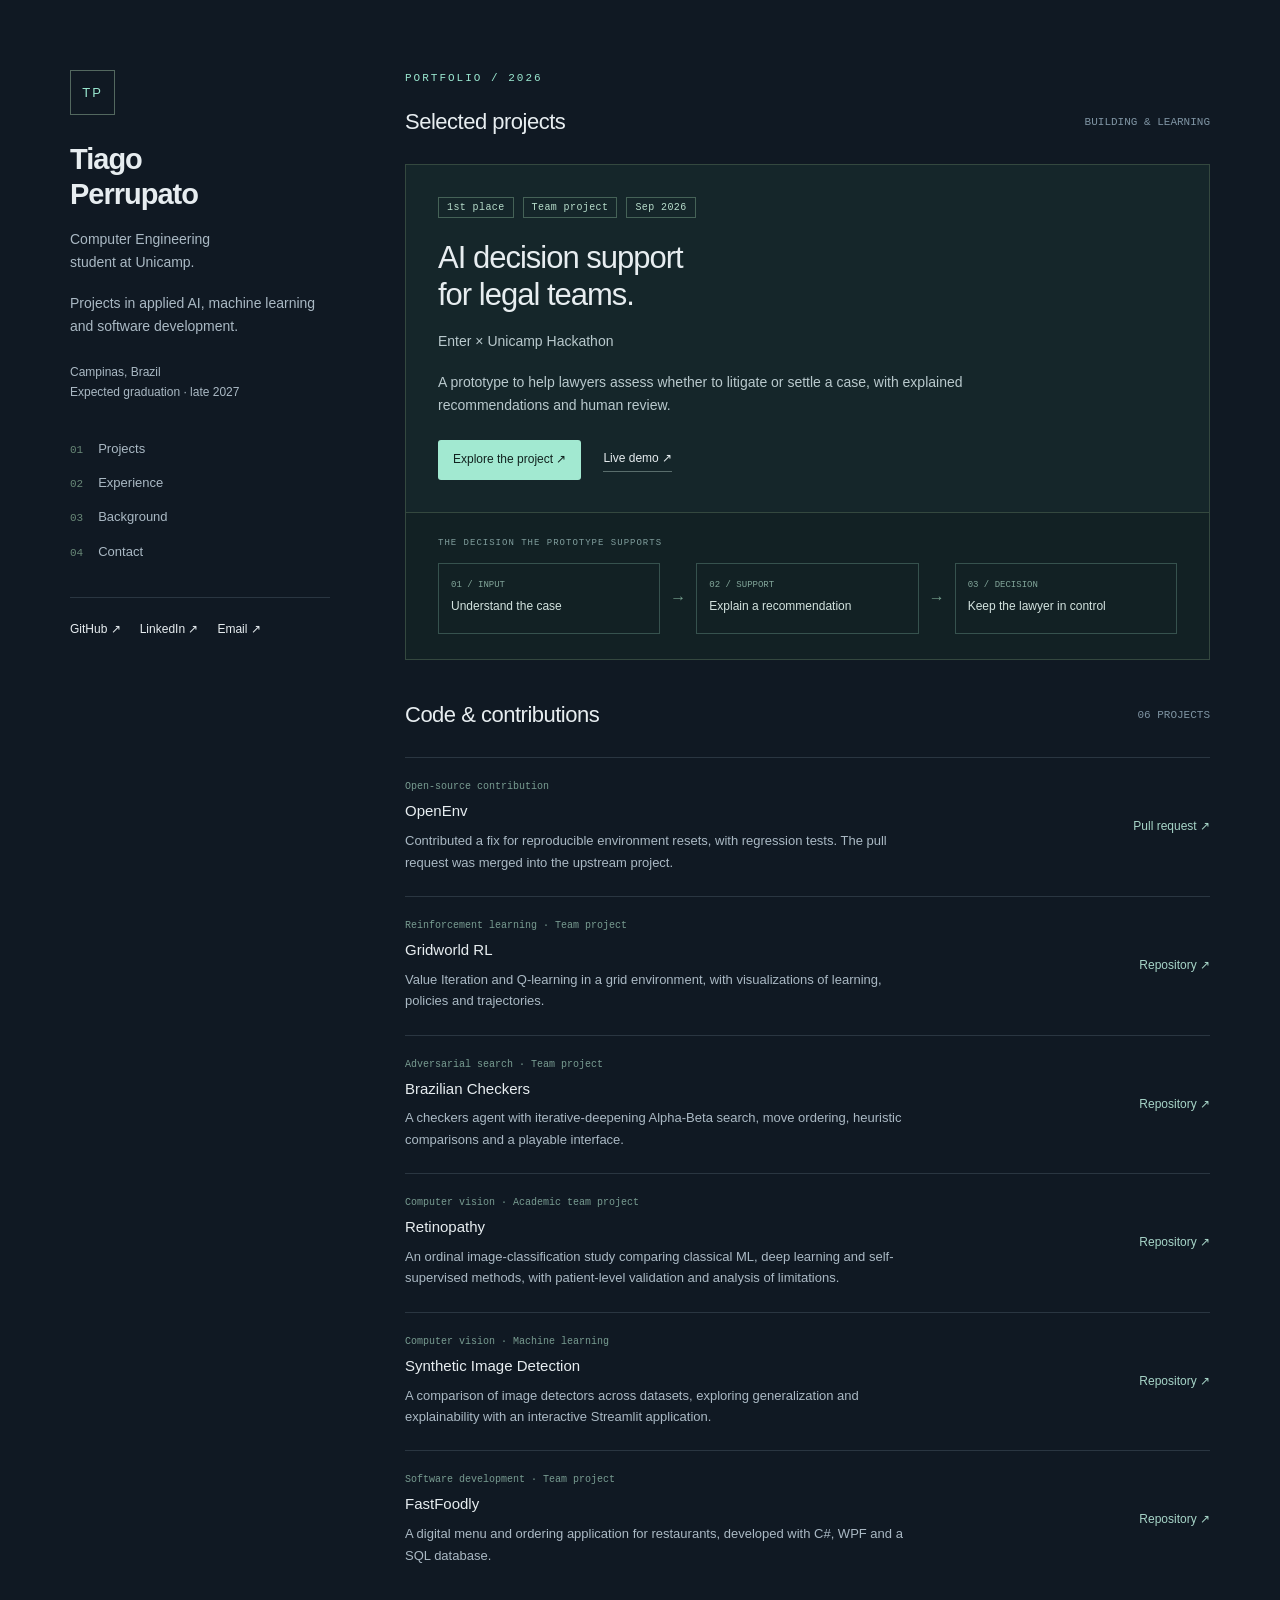
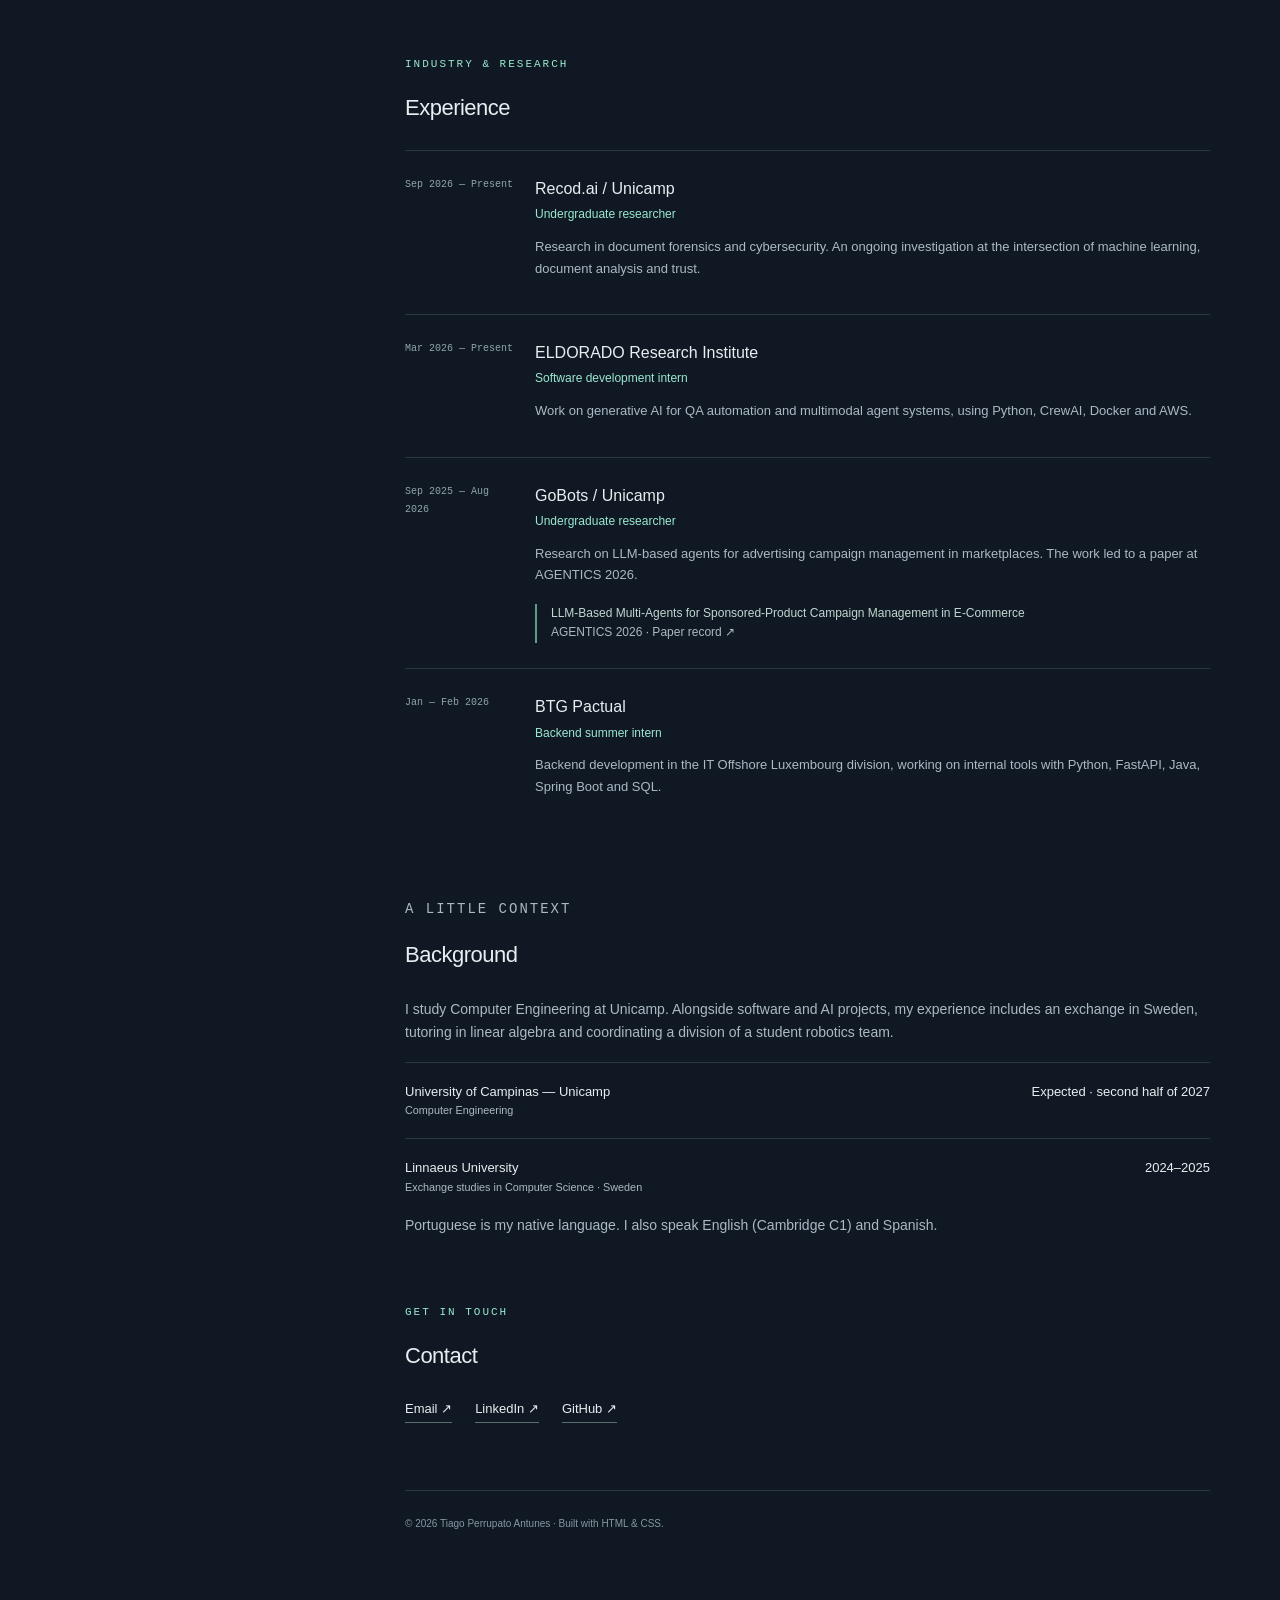
==== index.html @ bd55a7cf "Add original portfolio: index.html" ====
<!doctype html><html lang="en"><head><meta charset="utf-8"><meta name="viewport" content="width=device-width,initial-scale=1"><meta name="description" content="Computer Engineering student at Unicamp. Projects in applied AI, machine learning and software development."><meta name="theme-color" content="#101923"><title>Tiago Perrupato — Computer Engineering &amp; Applied AI</title><link rel="icon" href="data:image/svg+xml,%3Csvg xmlns='http://www.w3.org/2000/svg' viewBox='0 0 40 40'%3E%3Crect width='40' height='40' rx='6' fill='%2315262a'/%3E%3Ctext x='7' y='27' fill='%239ae8d0' font-family='monospace' font-size='20'%3ETP%3C/text%3E%3C/svg%3E"><link rel="stylesheet" href="assets/style.css"></head><body><a class="skip" href="#main">Skip to content</a><div class="layout"><aside class="identity"><a href="./" aria-label="Tiago Perrupato, home"><div class="monogram" aria-hidden="true">TP</div><h1>Tiago<br>Perrupato</h1></a><p>Computer Engineering<br>student at Unicamp.</p><p>Projects in applied AI, machine learning and software development.</p><p class="location">Campinas, Brazil<br>Expected graduation · late 2027</p><nav aria-label="Main navigation"><a href="#projects"><span class="navnum">01</span>Projects</a><a href="#experience"><span class="navnum">02</span>Experience</a><a href="#background"><span class="navnum">03</span>Background</a><a href="#contact"><span class="navnum">04</span>Contact</a></nav><div class="socials"><a href="https://github.com/tiagoperrupato">GitHub ↗</a><a href="https://www.linkedin.com/in/tiago-perrupato-antunes/">LinkedIn ↗</a><a href="mailto:tiagoperrupato@gmail.com">Email ↗</a></div></aside><main id="main"><section id="projects"><p class="eyebrow">Portfolio / 2026</p><div class="sectionhead"><h2>Selected projects</h2><span>BUILDING & LEARNING</span></div><article class="featured"><div class="featurebody"><div class="tags"><span class="tag">1st place</span><span class="tag">Team project</span><span class="tag">Sep 2026</span></div><h3>AI decision support<br>for legal teams.</h3><p>Enter × Unicamp Hackathon</p><p>A prototype to help lawyers assess whether to litigate or settle a case, with explained recommendations and human review.</p><div class="actions"><a class="primary" href="projects/enter-unicamp-hackathon/">Explore the project ↗</a><a class="textlink" href="https://enter-claudios.vercel.app/processos">Live demo ↗</a></div></div><div class="workflow" aria-label="Decision workflow"><div class="caption">THE DECISION THE PROTOTYPE SUPPORTS</div><div class="steps"><div class="step"><small>01 / INPUT</small>Understand the case</div><span class="arrow" aria-hidden="true">→</span><div class="step"><small>02 / SUPPORT</small>Explain a recommendation</div><span class="arrow" aria-hidden="true">→</span><div class="step"><small>03 / DECISION</small>Keep the lawyer in control</div></div></div></article><div class="sectionhead"><h2>Code & contributions</h2><span>06 PROJECTS</span></div><article class="projectrow"><div><div class="meta">Open-source contribution</div><h3>OpenEnv</h3><p>Contributed a fix for reproducible environment resets, with regression tests. The pull request was merged into the upstream project.</p></div><a href="https://github.com/openenv/OpenEnv/pull/1444" aria-label="OpenEnv: Pull request">Pull request ↗</a></article><article class="projectrow"><div><div class="meta">Reinforcement learning · Team project</div><h3>Gridworld RL</h3><p>Value Iteration and Q-learning in a grid environment, with visualizations of learning, policies and trajectories.</p></div><a href="https://github.com/tiagoperrupato/gridworld-rl" aria-label="Gridworld RL: Repository">Repository ↗</a></article><article class="projectrow"><div><div class="meta">Adversarial search · Team project</div><h3>Brazilian Checkers</h3><p>A checkers agent with iterative-deepening Alpha-Beta search, move ordering, heuristic comparisons and a playable interface.</p></div><a href="https://github.com/tiagoperrupato/mc906-project-brazilian-checkers" aria-label="Brazilian Checkers: Repository">Repository ↗</a></article><article class="projectrow"><div><div class="meta">Computer vision · Academic team project</div><h3>Retinopathy</h3><p>An ordinal image-classification study comparing classical ML, deep learning and self-supervised methods, with patient-level validation and analysis of limitations.</p></div><a href="https://github.com/AndreiQP/mc906-kaggle-retinopathy" aria-label="Retinopathy: Repository">Repository ↗</a></article><article class="projectrow"><div><div class="meta">Computer vision · Machine learning</div><h3>Synthetic Image Detection</h3><p>A comparison of image detectors across datasets, exploring generalization and explainability with an interactive Streamlit application.</p></div><a href="https://github.com/tiagoperrupato/synthetic-image-detection" aria-label="Synthetic Image Detection: Repository">Repository ↗</a></article><article class="projectrow"><div><div class="meta">Software development · Team project</div><h3>FastFoodly</h3><p>A digital menu and ordering application for restaurants, developed with C#, WPF and a SQL database.</p></div><a href="https://github.com/FastFoodly/FastFoodly" aria-label="FastFoodly: Repository">Repository ↗</a></article></section><section id="experience"><p class="eyebrow">Industry & research</p><div class="sectionhead"><h2>Experience</h2></div><article class="experience"><div class="date">Sep 2026 — Present</div><div><h3>Recod.ai / Unicamp</h3><div class="role">Undergraduate researcher</div><p>Research in document forensics and cybersecurity. An ongoing investigation at the intersection of machine learning, document analysis and trust.</p></div></article><article class="experience"><div class="date">Mar 2026 — Present</div><div><h3>ELDORADO Research Institute</h3><div class="role">Software development intern</div><p>Work on generative AI for QA automation and multimodal agent systems, using Python, CrewAI, Docker and AWS.</p></div></article><article class="experience"><div class="date">Sep 2025 — Aug 2026</div><div><h3>GoBots / Unicamp</h3><div class="role">Undergraduate researcher</div><p>Research on LLM-based agents for advertising campaign management in marketplaces. The work led to a paper at AGENTICS 2026.</p><a class="paper" href="https://www.insticc.org/node/TechnicalProgram/ijcci/2026/presentationDetails/153815">LLM-Based Multi-Agents for Sponsored-Product Campaign Management in E-Commerce<br><span class="muted">AGENTICS 2026 · Paper record ↗</span></a></div></article><article class="experience"><div class="date">Jan — Feb 2026</div><div><h3>BTG Pactual</h3><div class="role">Backend summer intern</div><p>Backend development in the IT Offshore Luxembourg division, working on internal tools with Python, FastAPI, Java, Spring Boot and SQL.</p></div></article></section><section class="background" id="background"><p class="eyebrow">A little context</p><div class="sectionhead"><h2>Background</h2></div><p>I study Computer Engineering at Unicamp. Alongside software and AI projects, my experience includes an exchange in Sweden, tutoring in linear algebra and coordinating a division of a student robotics team.</p><div class="edu"><div>University of Campinas — Unicamp<small>Computer Engineering</small></div><span>Expected · second half of 2027</span></div><div class="edu"><div>Linnaeus University<small>Exchange studies in Computer Science · Sweden</small></div><span>2024–2025</span></div><p>Portuguese is my native language. I also speak English (Cambridge C1) and Spanish.</p></section><section id="contact"><p class="eyebrow">Get in touch</p><div class="sectionhead"><h2>Contact</h2></div><div class="contactlinks"><a class="textlink" href="mailto:tiagoperrupato@gmail.com">Email ↗</a><a class="textlink" href="https://www.linkedin.com/in/tiago-perrupato-antunes/">LinkedIn ↗</a><a class="textlink" href="https://github.com/tiagoperrupato">GitHub ↗</a></div></section><footer class="footer">© 2026 Tiago Perrupato Antunes · Built with HTML & CSS.</footer></main></div></body></html>
---- assets/style.css ----
*{box-sizing:border-box}html{scroll-behavior:smooth;scroll-padding-top:35px}body{margin:0;background:#101923;color:#e7edf0;font:16px/1.65 -apple-system,BlinkMacSystemFont,"Segoe UI",sans-serif}a{color:inherit;text-decoration:none}a:hover{color:#9ae8d0}a:focus-visible,summary:focus-visible{outline:2px solid #9ae8d0;outline-offset:5px}::selection{background:#9ae8d0;color:#101923}.skip{position:absolute;left:20px;top:-100px;background:#9ae8d0;color:#101923;padding:10px}.skip:focus{top:10px}.layout{max-width:1220px;margin:auto;display:grid;grid-template-columns:260px minmax(0,1fr);gap:75px;padding:70px 40px}.identity{position:sticky;top:65px;align-self:start}.monogram{width:45px;height:45px;border:1px solid #53685f;display:grid;place-items:center;color:#9ae8d0;font-size:13px;letter-spacing:2px;margin-bottom:27px}h1{font-size:29px;letter-spacing:-1px;line-height:1.2;margin:0 0 16px}p{margin:0 0 18px}.identity p{font-size:14px;color:#aab9c4}.muted{color:#aab9c4}.identity .location{font-size:12px;margin:25px 0}.identity nav{display:grid;gap:13px;margin:35px 0}.identity nav a{font-size:13px;color:#aab9c4}.identity nav a:hover{color:#9ae8d0}.navnum{font:11px monospace;color:#688877;margin-right:15px}.socials{display:flex;gap:19px;font-size:12px;border-top:1px solid #2a3641;padding-top:22px}.eyebrow{font:11px/1.5 monospace;letter-spacing:2px;text-transform:uppercase;color:#9ae8d0;margin:0 0 17px}.sectionhead{display:flex;align-items:center;justify-content:space-between;gap:20px;margin-bottom:24px}.sectionhead h2{font-size:22px;font-weight:500;letter-spacing:-.5px;margin:0}.sectionhead span{font:11px monospace;color:#7f94a3}.featured{border:1px solid #34483f;background:#15262a;position:relative;overflow:hidden;margin-bottom:37px}.featurebody{padding:32px}.tags{display:flex;gap:9px;flex-wrap:wrap;font:10px monospace;letter-spacing:.4px}.tag{border:1px solid #456257;padding:4px 8px;color:#b7ddcb}.featured h3{font-size:31px;letter-spacing:-1px;line-height:1.2;font-weight:500;margin:21px 0 17px}.featured p{font-size:14px;max-width:530px;color:#b9c9cd}.actions{display:flex;gap:22px;align-items:center;flex-wrap:wrap;margin-top:23px;font-size:12px}.primary{background:#a2e9d1;color:#11221f;padding:10px 15px;border-radius:3px}.primary:hover{background:#c4f5e5;color:#11221f}.textlink{border-bottom:1px solid #596d6c;padding-bottom:2px}.workflow{padding:25px 32px;background:#122124;border-top:1px solid #34483f}.workflow .caption{font:9px monospace;color:#809e9d;letter-spacing:1px;margin-bottom:15px}.steps{display:grid;grid-template-columns:1fr 20px 1fr 20px 1fr;align-items:center;gap:8px}.step{border:1px solid #36524e;padding:16px 12px;font-size:12px;color:#d3e3df}.step small{display:block;font:9px monospace;color:#82a69a;margin-bottom:7px}.arrow{color:#739c8b;text-align:center}.projectrow{display:grid;grid-template-columns:1fr auto;gap:22px;padding:23px 0;border-top:1px solid #2a3641}.projectrow h3{font-size:15px;font-weight:500;margin:0 0 6px}.projectrow p{font-size:13px;color:#aab9c4;max-width:520px;margin:0}.projectrow .meta{font:10px monospace;color:#789c91;margin-bottom:7px}.projectrow>a{font-size:12px;color:#a7d5c8;align-self:center;white-space:nowrap}section{margin-bottom:67px}.experience{display:grid;grid-template-columns:110px 1fr;gap:20px;padding:25px 0;border-top:1px solid #2a3641}.date{font:10px/1.8 monospace;color:#8fa4ae}.experience h3{font-size:16px;font-weight:500;margin:0 0 3px}.role{font-size:12px;color:#9ae8d0;margin-bottom:11px}.experience p{font-size:13px;color:#aab9c4;margin-bottom:10px}.paper{display:block;border-left:2px solid #5f9c87;padding-left:14px;margin-top:18px;font-size:12px;color:#c0d7d0}.background p{font-size:14px;color:#aab9c4}.edu{display:flex;justify-content:space-between;gap:20px;font-size:13px;border-top:1px solid #2a3641;padding:18px 0}.edu small{display:block;color:#aab9c4}.contactlinks{display:flex;flex-wrap:wrap;gap:23px;font-size:13px}.footer{font-size:10px;color:#8398a2;border-top:1px solid #2a3641;padding:25px 0}.back{display:inline-block;font-size:12px;color:#9ae8d0;margin-bottom:35px}.case h1{font-size:43px;line-height:1.15;margin:22px 0}.case h2{font-size:21px;font-weight:500;margin:35px 0 15px}.case p,.case li{font-size:15px;color:#b6c6cf}.case .lead{font-size:19px;line-height:1.6}.caseblock{border-left:2px solid #6aa68e;padding:10px 20px;margin:25px 0;background:#15262a}.caseblock p{margin:0}.case ul{padding-left:19px}.case section{margin-bottom:35px}@media(max-width:900px){.layout{gap:35px;padding:40px 25px;grid-template-columns:210px minmax(0,1fr)}.featured h3{font-size:26px}.steps{grid-template-columns:1fr}.arrow{transform:rotate(90deg);height:18px}.featurebody,.workflow{padding:23px}}@media(max-width:680px){.layout{display:block;padding:30px 22px}.identity{position:static;margin-bottom:43px}.monogram{margin-bottom:15px}.identity h1{font-size:29px}.identity p{max-width:400px}.identity nav{display:flex;gap:18px;flex-wrap:wrap;margin:25px 0}.navnum{display:none}.identity .location{margin:15px 0}.socials{max-width:360px}.experience{grid-template-columns:1fr;gap:8px}.date{font-size:10px}.sectionhead span{display:none}.projectrow{gap:13px}.projectrow>a{font-size:10px}.case h1{font-size:34px}.edu{display:block}.edu>span{display:block;margin-top:8px}.case .lead{font-size:17px}}@media(prefers-reduced-motion:reduce){html{scroll-behavior:auto}}
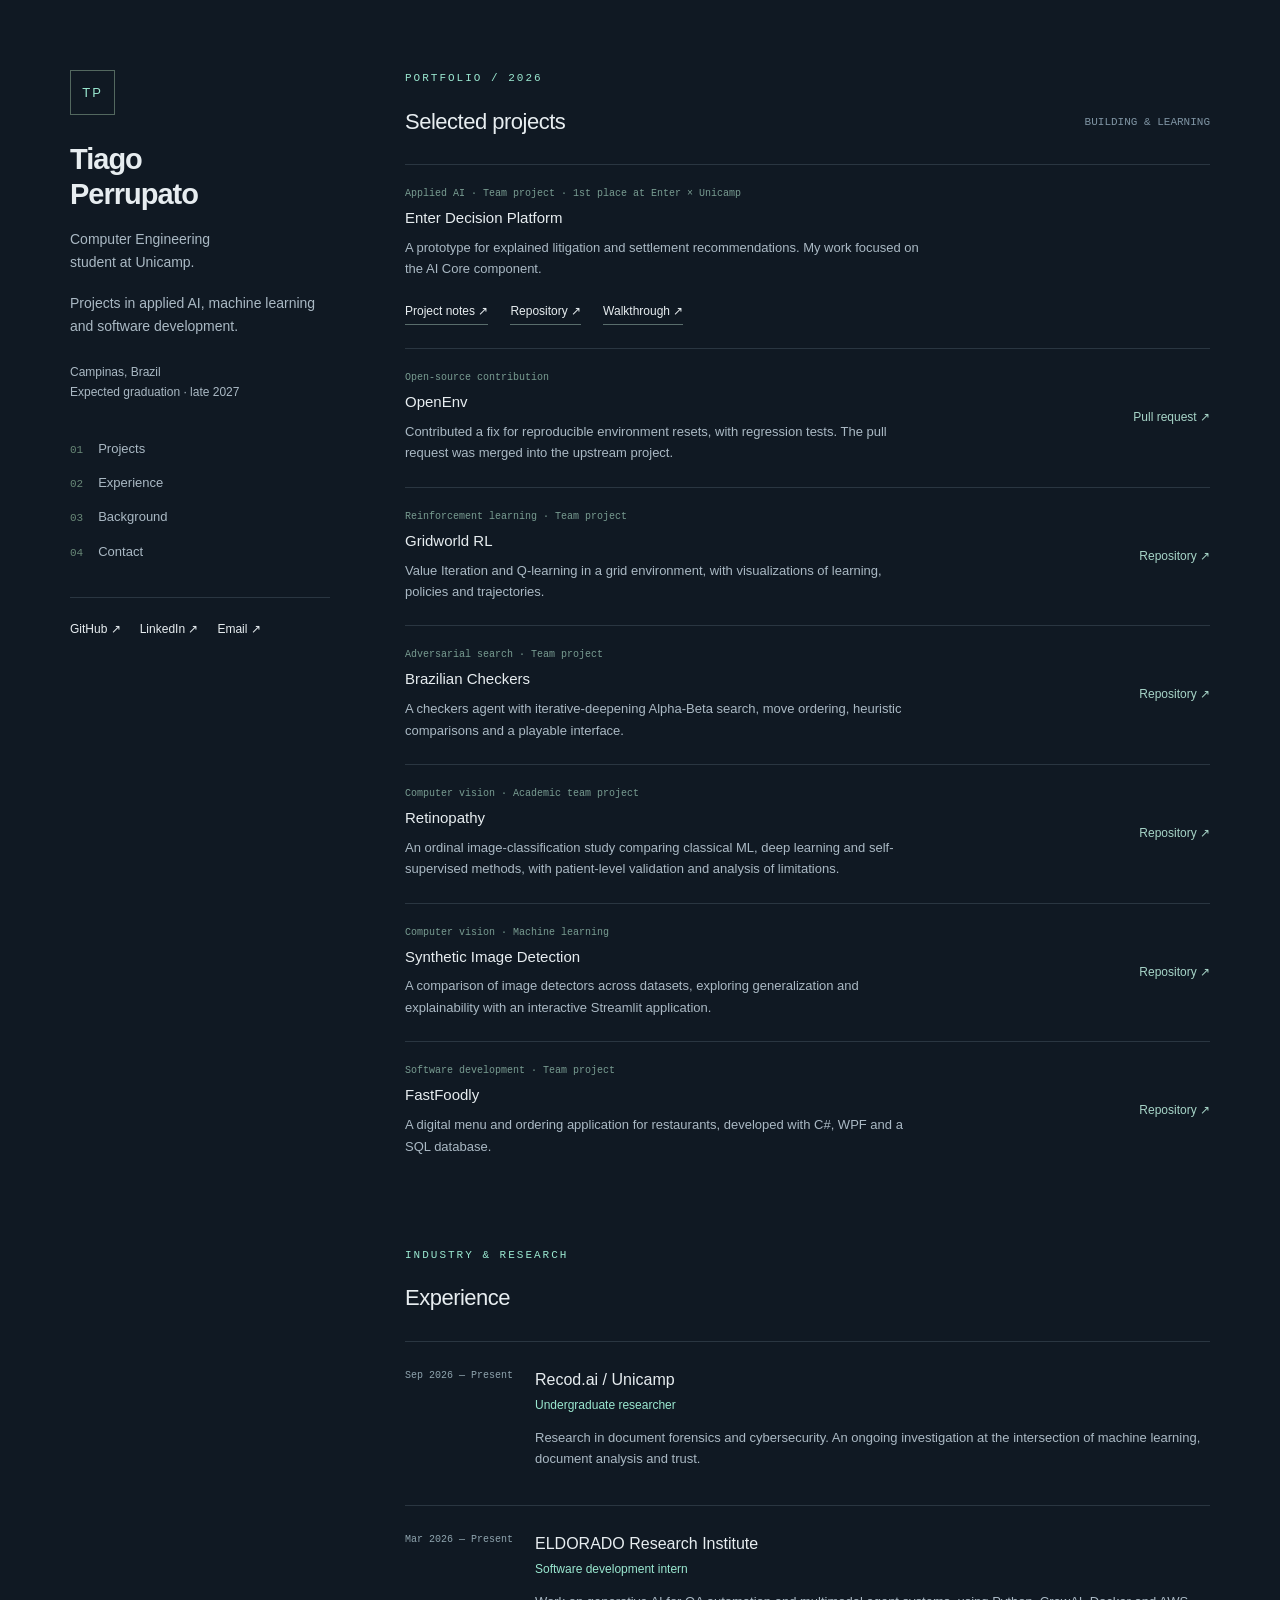
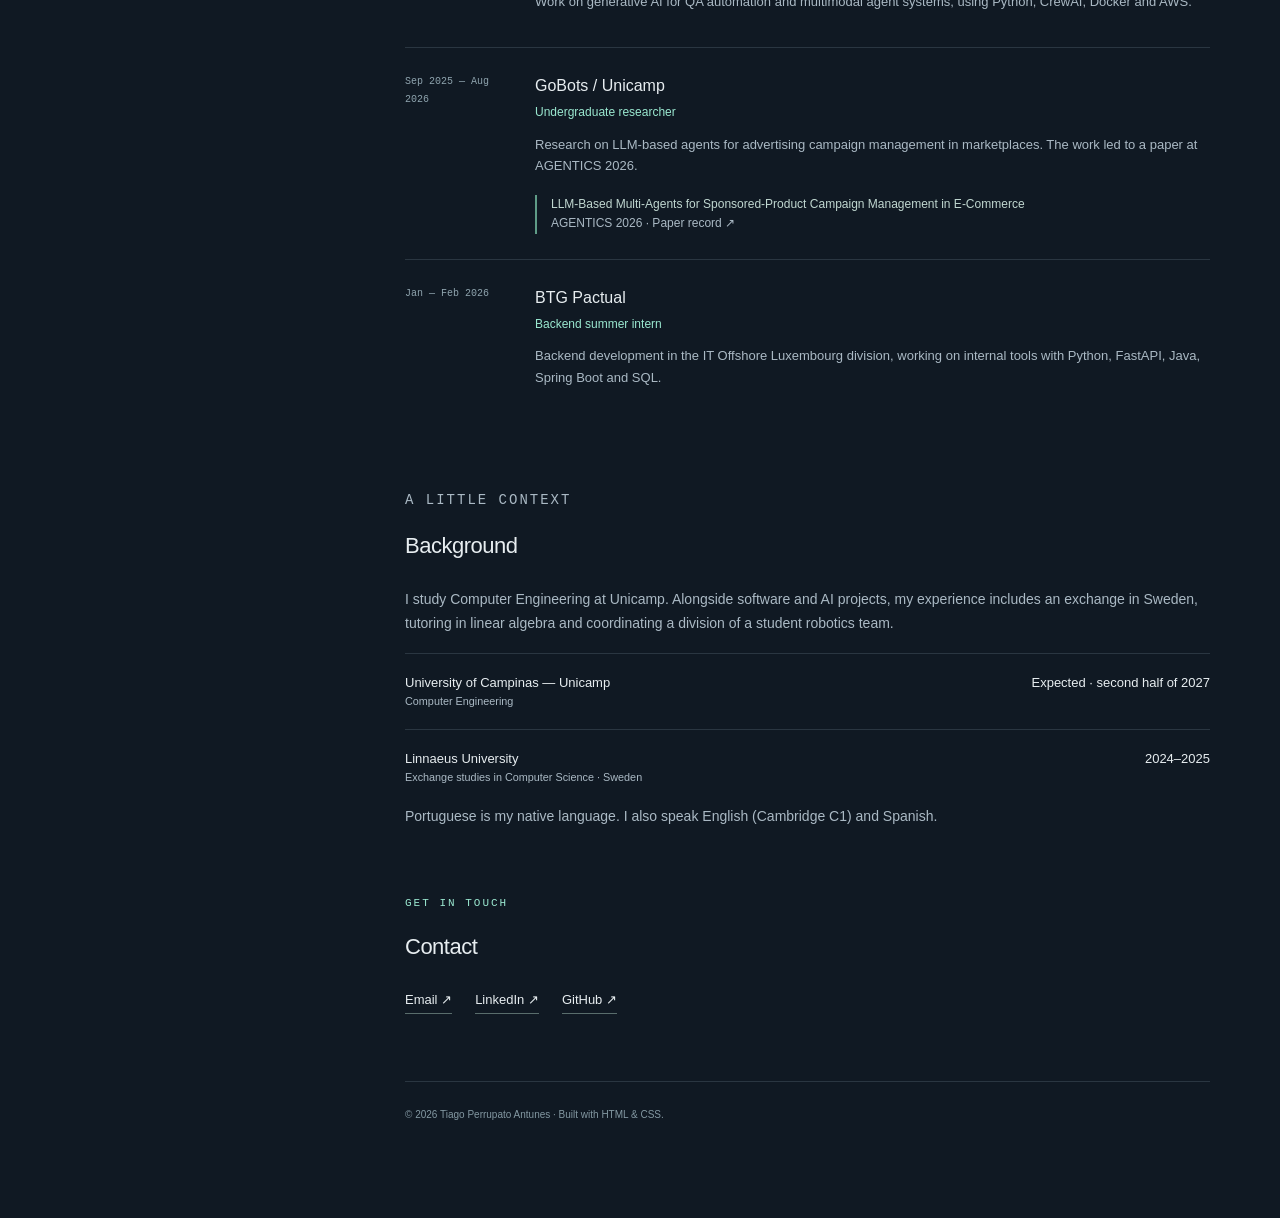
==== commit 9adbb9ec: "Refine project presentation and attribution" ====
--- a/index.html
+++ b/index.html
@@ -1 +1 @@
-<!doctype html><html lang="en"><head><meta charset="utf-8"><meta name="viewport" content="width=device-width,initial-scale=1"><meta name="description" content="Computer Engineering student at Unicamp. Projects in applied AI, machine learning and software development."><meta name="theme-color" content="#101923"><title>Tiago Perrupato — Computer Engineering &amp; Applied AI</title><link rel="icon" href="data:image/svg+xml,%3Csvg xmlns='http://www.w3.org/2000/svg' viewBox='0 0 40 40'%3E%3Crect width='40' height='40' rx='6' fill='%2315262a'/%3E%3Ctext x='7' y='27' fill='%239ae8d0' font-family='monospace' font-size='20'%3ETP%3C/text%3E%3C/svg%3E"><link rel="stylesheet" href="assets/style.css"></head><body><a class="skip" href="#main">Skip to content</a><div class="layout"><aside class="identity"><a href="./" aria-label="Tiago Perrupato, home"><div class="monogram" aria-hidden="true">TP</div><h1>Tiago<br>Perrupato</h1></a><p>Computer Engineering<br>student at Unicamp.</p><p>Projects in applied AI, machine learning and software development.</p><p class="location">Campinas, Brazil<br>Expected graduation · late 2027</p><nav aria-label="Main navigation"><a href="#projects"><span class="navnum">01</span>Projects</a><a href="#experience"><span class="navnum">02</span>Experience</a><a href="#background"><span class="navnum">03</span>Background</a><a href="#contact"><span class="navnum">04</span>Contact</a></nav><div class="socials"><a href="https://github.com/tiagoperrupato">GitHub ↗</a><a href="https://www.linkedin.com/in/tiago-perrupato-antunes/">LinkedIn ↗</a><a href="mailto:tiagoperrupato@gmail.com">Email ↗</a></div></aside><main id="main"><section id="projects"><p class="eyebrow">Portfolio / 2026</p><div class="sectionhead"><h2>Selected projects</h2><span>BUILDING & LEARNING</span></div><article class="featured"><div class="featurebody"><div class="tags"><span class="tag">1st place</span><span class="tag">Team project</span><span class="tag">Sep 2026</span></div><h3>AI decision support<br>for legal teams.</h3><p>Enter × Unicamp Hackathon</p><p>A prototype to help lawyers assess whether to litigate or settle a case, with explained recommendations and human review.</p><div class="actions"><a class="primary" href="projects/enter-unicamp-hackathon/">Explore the project ↗</a><a class="textlink" href="https://enter-claudios.vercel.app/processos">Live demo ↗</a></div></div><div class="workflow" aria-label="Decision workflow"><div class="caption">THE DECISION THE PROTOTYPE SUPPORTS</div><div class="steps"><div class="step"><small>01 / INPUT</small>Understand the case</div><span class="arrow" aria-hidden="true">→</span><div class="step"><small>02 / SUPPORT</small>Explain a recommendation</div><span class="arrow" aria-hidden="true">→</span><div class="step"><small>03 / DECISION</small>Keep the lawyer in control</div></div></div></article><div class="sectionhead"><h2>Code & contributions</h2><span>06 PROJECTS</span></div><article class="projectrow"><div><div class="meta">Open-source contribution</div><h3>OpenEnv</h3><p>Contributed a fix for reproducible environment resets, with regression tests. The pull request was merged into the upstream project.</p></div><a href="https://github.com/openenv/OpenEnv/pull/1444" aria-label="OpenEnv: Pull request">Pull request ↗</a></article><article class="projectrow"><div><div class="meta">Reinforcement learning · Team project</div><h3>Gridworld RL</h3><p>Value Iteration and Q-learning in a grid environment, with visualizations of learning, policies and trajectories.</p></div><a href="https://github.com/tiagoperrupato/gridworld-rl" aria-label="Gridworld RL: Repository">Repository ↗</a></article><article class="projectrow"><div><div class="meta">Adversarial search · Team project</div><h3>Brazilian Checkers</h3><p>A checkers agent with iterative-deepening Alpha-Beta search, move ordering, heuristic comparisons and a playable interface.</p></div><a href="https://github.com/tiagoperrupato/mc906-project-brazilian-checkers" aria-label="Brazilian Checkers: Repository">Repository ↗</a></article><article class="projectrow"><div><div class="meta">Computer vision · Academic team project</div><h3>Retinopathy</h3><p>An ordinal image-classification study comparing classical ML, deep learning and self-supervised methods, with patient-level validation and analysis of limitations.</p></div><a href="https://github.com/AndreiQP/mc906-kaggle-retinopathy" aria-label="Retinopathy: Repository">Repository ↗</a></article><article class="projectrow"><div><div class="meta">Computer vision · Machine learning</div><h3>Synthetic Image Detection</h3><p>A comparison of image detectors across datasets, exploring generalization and explainability with an interactive Streamlit application.</p></div><a href="https://github.com/tiagoperrupato/synthetic-image-detection" aria-label="Synthetic Image Detection: Repository">Repository ↗</a></article><article class="projectrow"><div><div class="meta">Software development · Team project</div><h3>FastFoodly</h3><p>A digital menu and ordering application for restaurants, developed with C#, WPF and a SQL database.</p></div><a href="https://github.com/FastFoodly/FastFoodly" aria-label="FastFoodly: Repository">Repository ↗</a></article></section><section id="experience"><p class="eyebrow">Industry & research</p><div class="sectionhead"><h2>Experience</h2></div><article class="experience"><div class="date">Sep 2026 — Present</div><div><h3>Recod.ai / Unicamp</h3><div class="role">Undergraduate researcher</div><p>Research in document forensics and cybersecurity. An ongoing investigation at the intersection of machine learning, document analysis and trust.</p></div></article><article class="experience"><div class="date">Mar 2026 — Present</div><div><h3>ELDORADO Research Institute</h3><div class="role">Software development intern</div><p>Work on generative AI for QA automation and multimodal agent systems, using Python, CrewAI, Docker and AWS.</p></div></article><article class="experience"><div class="date">Sep 2025 — Aug 2026</div><div><h3>GoBots / Unicamp</h3><div class="role">Undergraduate researcher</div><p>Research on LLM-based agents for advertising campaign management in marketplaces. The work led to a paper at AGENTICS 2026.</p><a class="paper" href="https://www.insticc.org/node/TechnicalProgram/ijcci/2026/presentationDetails/153815">LLM-Based Multi-Agents for Sponsored-Product Campaign Management in E-Commerce<br><span class="muted">AGENTICS 2026 · Paper record ↗</span></a></div></article><article class="experience"><div class="date">Jan — Feb 2026</div><div><h3>BTG Pactual</h3><div class="role">Backend summer intern</div><p>Backend development in the IT Offshore Luxembourg division, working on internal tools with Python, FastAPI, Java, Spring Boot and SQL.</p></div></article></section><section class="background" id="background"><p class="eyebrow">A little context</p><div class="sectionhead"><h2>Background</h2></div><p>I study Computer Engineering at Unicamp. Alongside software and AI projects, my experience includes an exchange in Sweden, tutoring in linear algebra and coordinating a division of a student robotics team.</p><div class="edu"><div>University of Campinas — Unicamp<small>Computer Engineering</small></div><span>Expected · second half of 2027</span></div><div class="edu"><div>Linnaeus University<small>Exchange studies in Computer Science · Sweden</small></div><span>2024–2025</span></div><p>Portuguese is my native language. I also speak English (Cambridge C1) and Spanish.</p></section><section id="contact"><p class="eyebrow">Get in touch</p><div class="sectionhead"><h2>Contact</h2></div><div class="contactlinks"><a class="textlink" href="mailto:tiagoperrupato@gmail.com">Email ↗</a><a class="textlink" href="https://www.linkedin.com/in/tiago-perrupato-antunes/">LinkedIn ↗</a><a class="textlink" href="https://github.com/tiagoperrupato">GitHub ↗</a></div></section><footer class="footer">© 2026 Tiago Perrupato Antunes · Built with HTML & CSS.</footer></main></div></body></html>+<!doctype html><html lang="en"><head><meta charset="utf-8"><meta name="viewport" content="width=device-width,initial-scale=1"><meta name="description" content="Computer Engineering student at Unicamp. Projects in applied AI, machine learning and software development."><meta name="theme-color" content="#101923"><title>Tiago Perrupato — Computer Engineering &amp; Applied AI</title><link rel="icon" href="data:image/svg+xml,%3Csvg xmlns='http://www.w3.org/2000/svg' viewBox='0 0 40 40'%3E%3Crect width='40' height='40' rx='6' fill='%2315262a'/%3E%3Ctext x='7' y='27' fill='%239ae8d0' font-family='monospace' font-size='20'%3ETP%3C/text%3E%3C/svg%3E"><link rel="stylesheet" href="assets/style.css"></head><body><a class="skip" href="#main">Skip to content</a><div class="layout"><aside class="identity"><a href="./" aria-label="Tiago Perrupato, home"><div class="monogram" aria-hidden="true">TP</div><h1>Tiago<br>Perrupato</h1></a><p>Computer Engineering<br>student at Unicamp.</p><p>Projects in applied AI, machine learning and software development.</p><p class="location">Campinas, Brazil<br>Expected graduation · late 2027</p><nav aria-label="Main navigation"><a href="#projects"><span class="navnum">01</span>Projects</a><a href="#experience"><span class="navnum">02</span>Experience</a><a href="#background"><span class="navnum">03</span>Background</a><a href="#contact"><span class="navnum">04</span>Contact</a></nav><div class="socials"><a href="https://github.com/tiagoperrupato">GitHub ↗</a><a href="https://www.linkedin.com/in/tiago-perrupato-antunes/">LinkedIn ↗</a><a href="mailto:tiagoperrupato@gmail.com">Email ↗</a></div></aside><main id="main"><section id="projects"><p class="eyebrow">Portfolio / 2026</p><div class="sectionhead"><h2>Selected projects</h2><span>BUILDING & LEARNING</span></div><article class="projectrow"><div><div class="meta">Applied AI · Team project · 1st place at Enter × Unicamp</div><h3>Enter Decision Platform</h3><p>A prototype for explained litigation and settlement recommendations. My work focused on the AI Core component.</p><div class="actions"><a class="textlink" href="projects/enter-unicamp-hackathon/">Project notes ↗</a><a class="textlink" href="https://github.com/AndreiQP/hackathon-unicamp-2026">Repository ↗</a><a class="textlink" href="https://youtu.be/1ZYb-6MXH5U">Walkthrough ↗</a></div></div></article><article class="projectrow"><div><div class="meta">Open-source contribution</div><h3>OpenEnv</h3><p>Contributed a fix for reproducible environment resets, with regression tests. The pull request was merged into the upstream project.</p></div><a href="https://github.com/openenv/OpenEnv/pull/1444" aria-label="OpenEnv: Pull request">Pull request ↗</a></article><article class="projectrow"><div><div class="meta">Reinforcement learning · Team project</div><h3>Gridworld RL</h3><p>Value Iteration and Q-learning in a grid environment, with visualizations of learning, policies and trajectories.</p></div><a href="https://github.com/tiagoperrupato/gridworld-rl" aria-label="Gridworld RL: Repository">Repository ↗</a></article><article class="projectrow"><div><div class="meta">Adversarial search · Team project</div><h3>Brazilian Checkers</h3><p>A checkers agent with iterative-deepening Alpha-Beta search, move ordering, heuristic comparisons and a playable interface.</p></div><a href="https://github.com/tiagoperrupato/mc906-project-brazilian-checkers" aria-label="Brazilian Checkers: Repository">Repository ↗</a></article><article class="projectrow"><div><div class="meta">Computer vision · Academic team project</div><h3>Retinopathy</h3><p>An ordinal image-classification study comparing classical ML, deep learning and self-supervised methods, with patient-level validation and analysis of limitations.</p></div><a href="https://github.com/AndreiQP/mc906-kaggle-retinopathy" aria-label="Retinopathy: Repository">Repository ↗</a></article><article class="projectrow"><div><div class="meta">Computer vision · Machine learning</div><h3>Synthetic Image Detection</h3><p>A comparison of image detectors across datasets, exploring generalization and explainability with an interactive Streamlit application.</p></div><a href="https://github.com/tiagoperrupato/synthetic-image-detection" aria-label="Synthetic Image Detection: Repository">Repository ↗</a></article><article class="projectrow"><div><div class="meta">Software development · Team project</div><h3>FastFoodly</h3><p>A digital menu and ordering application for restaurants, developed with C#, WPF and a SQL database.</p></div><a href="https://github.com/FastFoodly/FastFoodly" aria-label="FastFoodly: Repository">Repository ↗</a></article></section><section id="experience"><p class="eyebrow">Industry & research</p><div class="sectionhead"><h2>Experience</h2></div><article class="experience"><div class="date">Sep 2026 — Present</div><div><h3>Recod.ai / Unicamp</h3><div class="role">Undergraduate researcher</div><p>Research in document forensics and cybersecurity. An ongoing investigation at the intersection of machine learning, document analysis and trust.</p></div></article><article class="experience"><div class="date">Mar 2026 — Present</div><div><h3>ELDORADO Research Institute</h3><div class="role">Software development intern</div><p>Work on generative AI for QA automation and multimodal agent systems, using Python, CrewAI, Docker and AWS.</p></div></article><article class="experience"><div class="date">Sep 2025 — Aug 2026</div><div><h3>GoBots / Unicamp</h3><div class="role">Undergraduate researcher</div><p>Research on LLM-based agents for advertising campaign management in marketplaces. The work led to a paper at AGENTICS 2026.</p><a class="paper" href="https://www.insticc.org/node/TechnicalProgram/ijcci/2026/presentationDetails/153815">LLM-Based Multi-Agents for Sponsored-Product Campaign Management in E-Commerce<br><span class="muted">AGENTICS 2026 · Paper record ↗</span></a></div></article><article class="experience"><div class="date">Jan — Feb 2026</div><div><h3>BTG Pactual</h3><div class="role">Backend summer intern</div><p>Backend development in the IT Offshore Luxembourg division, working on internal tools with Python, FastAPI, Java, Spring Boot and SQL.</p></div></article></section><section class="background" id="background"><p class="eyebrow">A little context</p><div class="sectionhead"><h2>Background</h2></div><p>I study Computer Engineering at Unicamp. Alongside software and AI projects, my experience includes an exchange in Sweden, tutoring in linear algebra and coordinating a division of a student robotics team.</p><div class="edu"><div>University of Campinas — Unicamp<small>Computer Engineering</small></div><span>Expected · second half of 2027</span></div><div class="edu"><div>Linnaeus University<small>Exchange studies in Computer Science · Sweden</small></div><span>2024–2025</span></div><p>Portuguese is my native language. I also speak English (Cambridge C1) and Spanish.</p></section><section id="contact"><p class="eyebrow">Get in touch</p><div class="sectionhead"><h2>Contact</h2></div><div class="contactlinks"><a class="textlink" href="mailto:tiagoperrupato@gmail.com">Email ↗</a><a class="textlink" href="https://www.linkedin.com/in/tiago-perrupato-antunes/">LinkedIn ↗</a><a class="textlink" href="https://github.com/tiagoperrupato">GitHub ↗</a></div></section><footer class="footer">© 2026 Tiago Perrupato Antunes · Built with HTML & CSS.</footer></main></div></body></html>
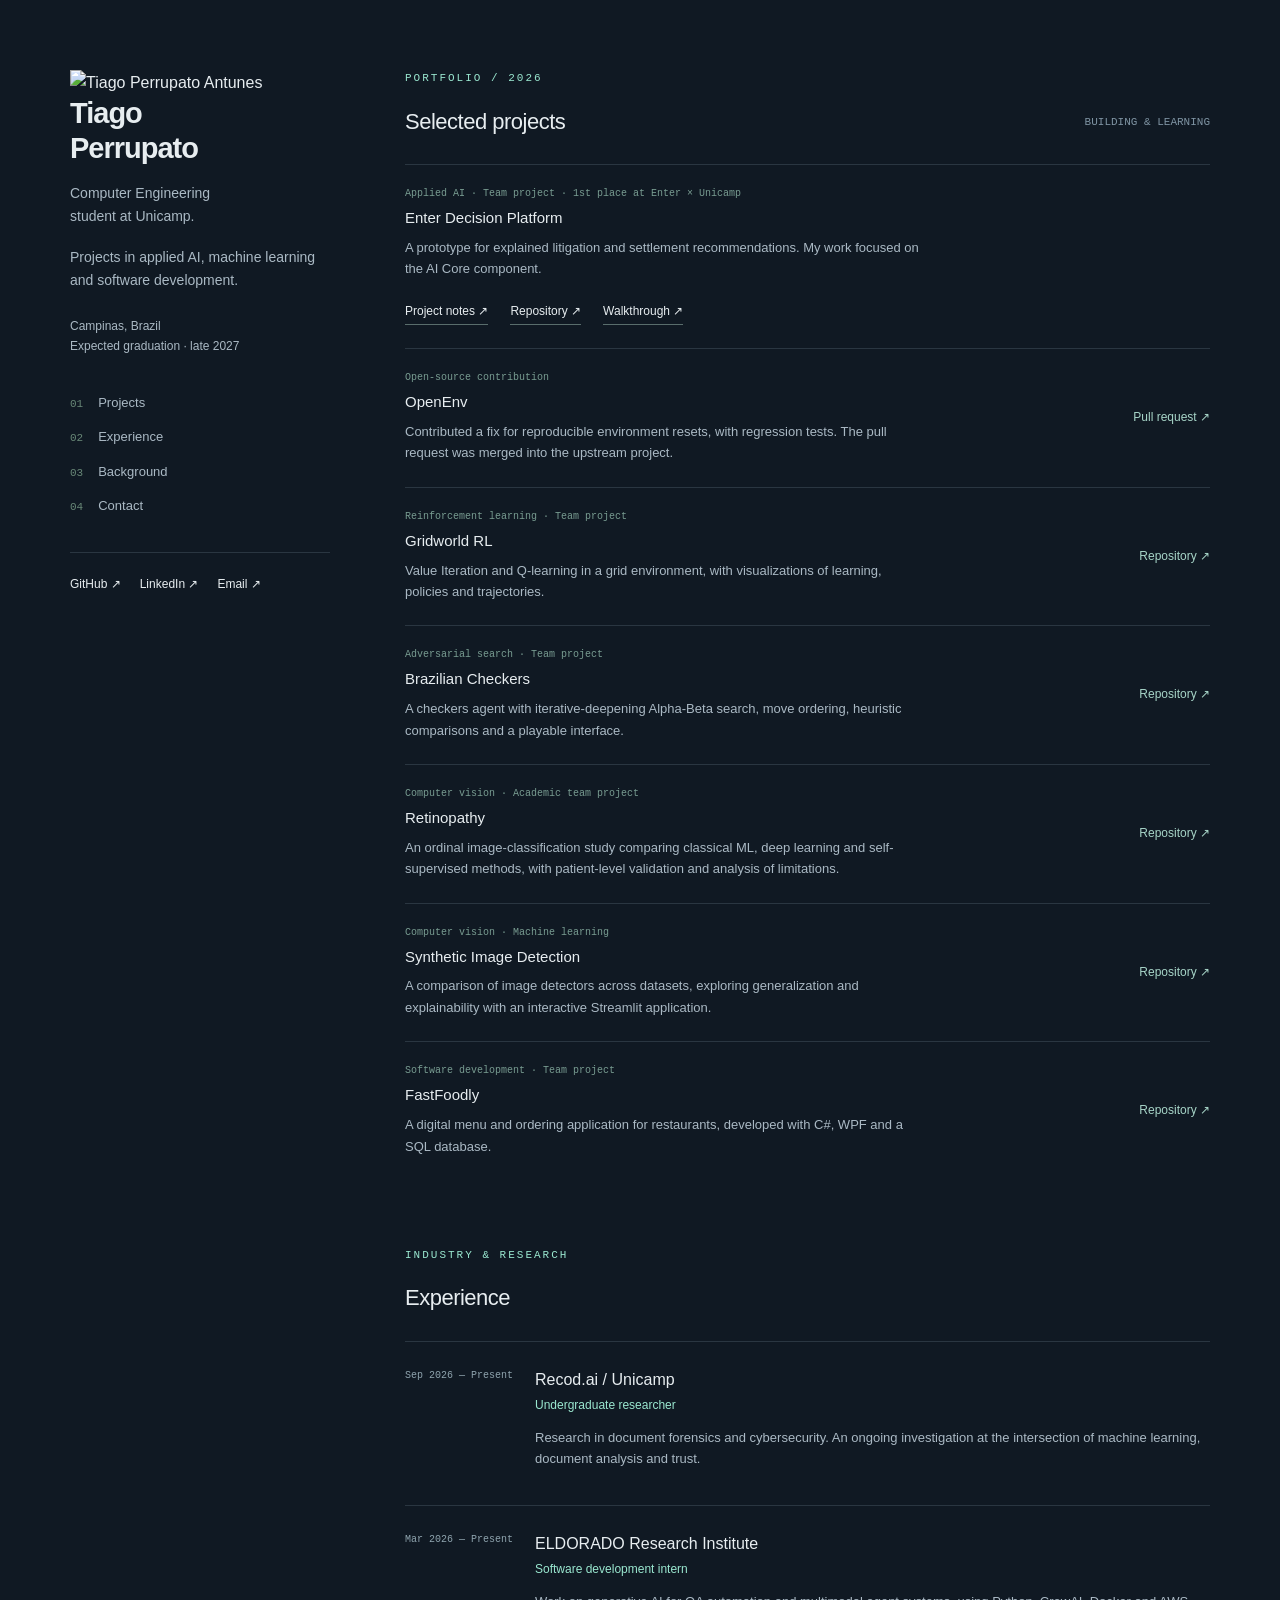
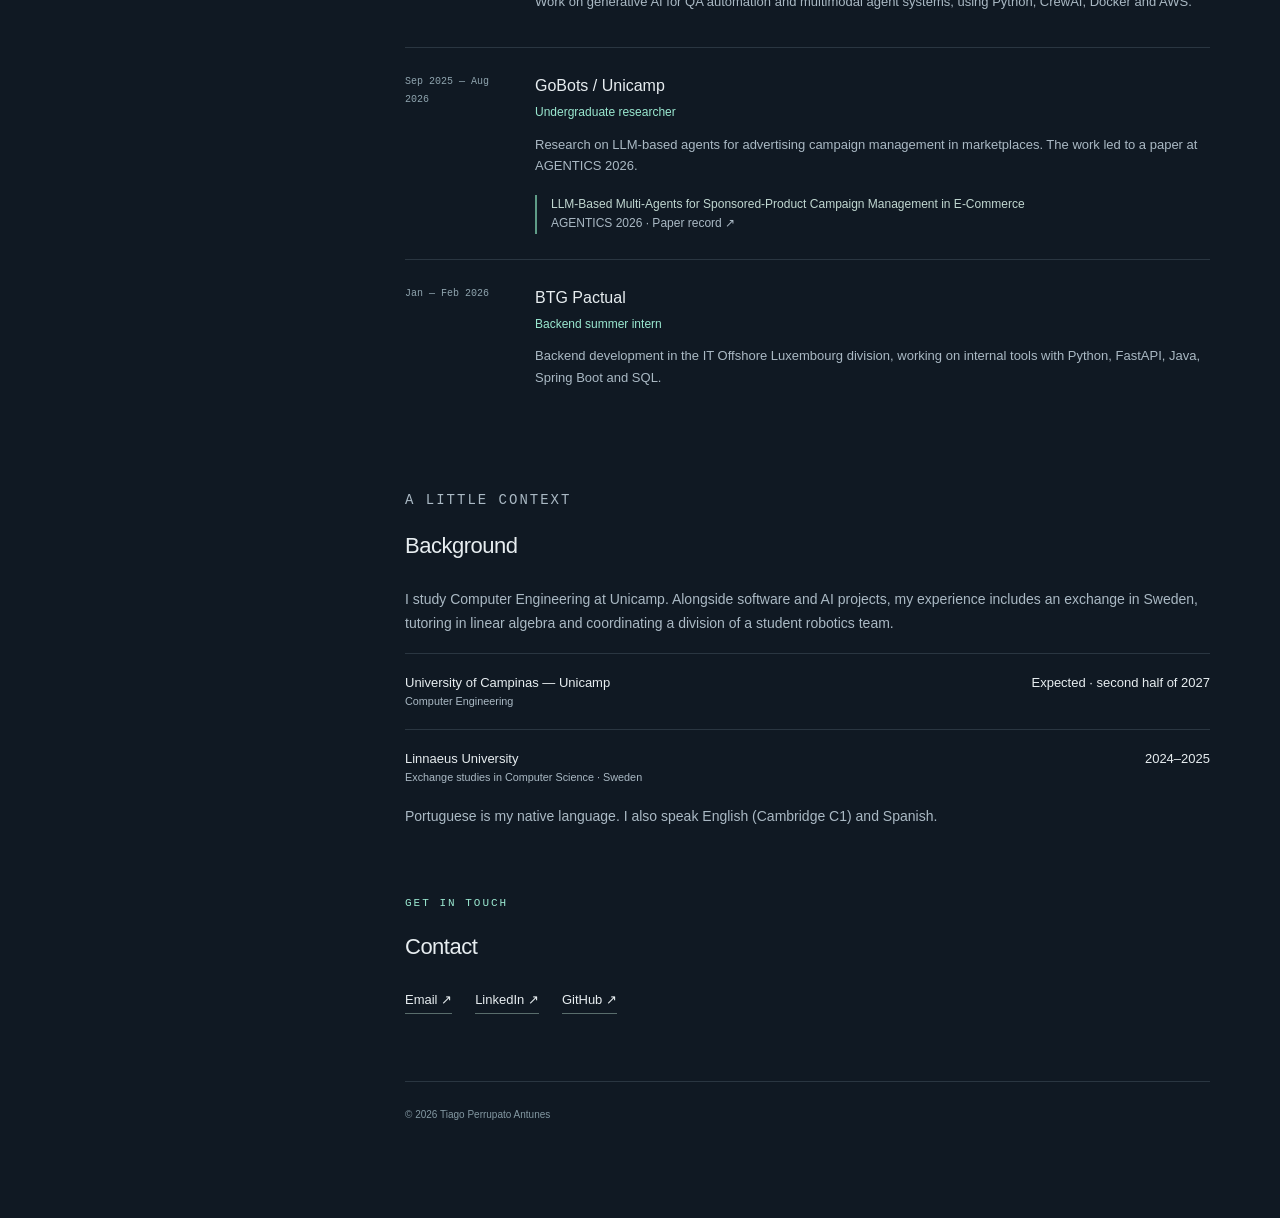
==== commit ae3f4e87: "Refine project presentation and attribution" ====
--- a/index.html
+++ b/index.html
@@ -1 +1 @@
-<!doctype html><html lang="en"><head><meta charset="utf-8"><meta name="viewport" content="width=device-width,initial-scale=1"><meta name="description" content="Computer Engineering student at Unicamp. Projects in applied AI, machine learning and software development."><meta name="theme-color" content="#101923"><title>Tiago Perrupato — Computer Engineering &amp; Applied AI</title><link rel="icon" href="data:image/svg+xml,%3Csvg xmlns='http://www.w3.org/2000/svg' viewBox='0 0 40 40'%3E%3Crect width='40' height='40' rx='6' fill='%2315262a'/%3E%3Ctext x='7' y='27' fill='%239ae8d0' font-family='monospace' font-size='20'%3ETP%3C/text%3E%3C/svg%3E"><link rel="stylesheet" href="assets/style.css"></head><body><a class="skip" href="#main">Skip to content</a><div class="layout"><aside class="identity"><a href="./" aria-label="Tiago Perrupato, home"><div class="monogram" aria-hidden="true">TP</div><h1>Tiago<br>Perrupato</h1></a><p>Computer Engineering<br>student at Unicamp.</p><p>Projects in applied AI, machine learning and software development.</p><p class="location">Campinas, Brazil<br>Expected graduation · late 2027</p><nav aria-label="Main navigation"><a href="#projects"><span class="navnum">01</span>Projects</a><a href="#experience"><span class="navnum">02</span>Experience</a><a href="#background"><span class="navnum">03</span>Background</a><a href="#contact"><span class="navnum">04</span>Contact</a></nav><div class="socials"><a href="https://github.com/tiagoperrupato">GitHub ↗</a><a href="https://www.linkedin.com/in/tiago-perrupato-antunes/">LinkedIn ↗</a><a href="mailto:tiagoperrupato@gmail.com">Email ↗</a></div></aside><main id="main"><section id="projects"><p class="eyebrow">Portfolio / 2026</p><div class="sectionhead"><h2>Selected projects</h2><span>BUILDING & LEARNING</span></div><article class="projectrow"><div><div class="meta">Applied AI · Team project · 1st place at Enter × Unicamp</div><h3>Enter Decision Platform</h3><p>A prototype for explained litigation and settlement recommendations. My work focused on the AI Core component.</p><div class="actions"><a class="textlink" href="projects/enter-unicamp-hackathon/">Project notes ↗</a><a class="textlink" href="https://github.com/AndreiQP/hackathon-unicamp-2026">Repository ↗</a><a class="textlink" href="https://youtu.be/1ZYb-6MXH5U">Walkthrough ↗</a></div></div></article><article class="projectrow"><div><div class="meta">Open-source contribution</div><h3>OpenEnv</h3><p>Contributed a fix for reproducible environment resets, with regression tests. The pull request was merged into the upstream project.</p></div><a href="https://github.com/openenv/OpenEnv/pull/1444" aria-label="OpenEnv: Pull request">Pull request ↗</a></article><article class="projectrow"><div><div class="meta">Reinforcement learning · Team project</div><h3>Gridworld RL</h3><p>Value Iteration and Q-learning in a grid environment, with visualizations of learning, policies and trajectories.</p></div><a href="https://github.com/tiagoperrupato/gridworld-rl" aria-label="Gridworld RL: Repository">Repository ↗</a></article><article class="projectrow"><div><div class="meta">Adversarial search · Team project</div><h3>Brazilian Checkers</h3><p>A checkers agent with iterative-deepening Alpha-Beta search, move ordering, heuristic comparisons and a playable interface.</p></div><a href="https://github.com/tiagoperrupato/mc906-project-brazilian-checkers" aria-label="Brazilian Checkers: Repository">Repository ↗</a></article><article class="projectrow"><div><div class="meta">Computer vision · Academic team project</div><h3>Retinopathy</h3><p>An ordinal image-classification study comparing classical ML, deep learning and self-supervised methods, with patient-level validation and analysis of limitations.</p></div><a href="https://github.com/AndreiQP/mc906-kaggle-retinopathy" aria-label="Retinopathy: Repository">Repository ↗</a></article><article class="projectrow"><div><div class="meta">Computer vision · Machine learning</div><h3>Synthetic Image Detection</h3><p>A comparison of image detectors across datasets, exploring generalization and explainability with an interactive Streamlit application.</p></div><a href="https://github.com/tiagoperrupato/synthetic-image-detection" aria-label="Synthetic Image Detection: Repository">Repository ↗</a></article><article class="projectrow"><div><div class="meta">Software development · Team project</div><h3>FastFoodly</h3><p>A digital menu and ordering application for restaurants, developed with C#, WPF and a SQL database.</p></div><a href="https://github.com/FastFoodly/FastFoodly" aria-label="FastFoodly: Repository">Repository ↗</a></article></section><section id="experience"><p class="eyebrow">Industry & research</p><div class="sectionhead"><h2>Experience</h2></div><article class="experience"><div class="date">Sep 2026 — Present</div><div><h3>Recod.ai / Unicamp</h3><div class="role">Undergraduate researcher</div><p>Research in document forensics and cybersecurity. An ongoing investigation at the intersection of machine learning, document analysis and trust.</p></div></article><article class="experience"><div class="date">Mar 2026 — Present</div><div><h3>ELDORADO Research Institute</h3><div class="role">Software development intern</div><p>Work on generative AI for QA automation and multimodal agent systems, using Python, CrewAI, Docker and AWS.</p></div></article><article class="experience"><div class="date">Sep 2025 — Aug 2026</div><div><h3>GoBots / Unicamp</h3><div class="role">Undergraduate researcher</div><p>Research on LLM-based agents for advertising campaign management in marketplaces. The work led to a paper at AGENTICS 2026.</p><a class="paper" href="https://www.insticc.org/node/TechnicalProgram/ijcci/2026/presentationDetails/153815">LLM-Based Multi-Agents for Sponsored-Product Campaign Management in E-Commerce<br><span class="muted">AGENTICS 2026 · Paper record ↗</span></a></div></article><article class="experience"><div class="date">Jan — Feb 2026</div><div><h3>BTG Pactual</h3><div class="role">Backend summer intern</div><p>Backend development in the IT Offshore Luxembourg division, working on internal tools with Python, FastAPI, Java, Spring Boot and SQL.</p></div></article></section><section class="background" id="background"><p class="eyebrow">A little context</p><div class="sectionhead"><h2>Background</h2></div><p>I study Computer Engineering at Unicamp. Alongside software and AI projects, my experience includes an exchange in Sweden, tutoring in linear algebra and coordinating a division of a student robotics team.</p><div class="edu"><div>University of Campinas — Unicamp<small>Computer Engineering</small></div><span>Expected · second half of 2027</span></div><div class="edu"><div>Linnaeus University<small>Exchange studies in Computer Science · Sweden</small></div><span>2024–2025</span></div><p>Portuguese is my native language. I also speak English (Cambridge C1) and Spanish.</p></section><section id="contact"><p class="eyebrow">Get in touch</p><div class="sectionhead"><h2>Contact</h2></div><div class="contactlinks"><a class="textlink" href="mailto:tiagoperrupato@gmail.com">Email ↗</a><a class="textlink" href="https://www.linkedin.com/in/tiago-perrupato-antunes/">LinkedIn ↗</a><a class="textlink" href="https://github.com/tiagoperrupato">GitHub ↗</a></div></section><footer class="footer">© 2026 Tiago Perrupato Antunes · Built with HTML & CSS.</footer></main></div></body></html>+<!doctype html><html lang="en"><head><meta charset="utf-8"><meta name="viewport" content="width=device-width,initial-scale=1"><meta name="description" content="Computer Engineering student at Unicamp. Projects in applied AI, machine learning and software development."><meta name="theme-color" content="#101923"><title>Tiago Perrupato — Computer Engineering &amp; Applied AI</title><link rel="icon" href="data:image/svg+xml,%3Csvg xmlns='http://www.w3.org/2000/svg' viewBox='0 0 40 40'%3E%3Crect width='40' height='40' rx='6' fill='%2315262a'/%3E%3Ctext x='7' y='27' fill='%239ae8d0' font-family='monospace' font-size='20'%3ETP%3C/text%3E%3C/svg%3E"><link rel="stylesheet" href="assets/style.css"></head><body><a class="skip" href="#main">Skip to content</a><div class="layout"><aside class="identity"><a href="./" aria-label="Tiago Perrupato, home"><img class="portrait" src="assets/portrait.jpg" alt="Tiago Perrupato Antunes" width="64" height="64"><h1>Tiago<br>Perrupato</h1></a><p>Computer Engineering<br>student at Unicamp.</p><p>Projects in applied AI, machine learning and software development.</p><p class="location">Campinas, Brazil<br>Expected graduation · late 2027</p><nav aria-label="Main navigation"><a href="#projects"><span class="navnum">01</span>Projects</a><a href="#experience"><span class="navnum">02</span>Experience</a><a href="#background"><span class="navnum">03</span>Background</a><a href="#contact"><span class="navnum">04</span>Contact</a></nav><div class="socials"><a href="https://github.com/tiagoperrupato">GitHub ↗</a><a href="https://www.linkedin.com/in/tiago-perrupato-antunes/">LinkedIn ↗</a><a href="mailto:tiagoperrupato@gmail.com">Email ↗</a></div></aside><main id="main"><section id="projects"><p class="eyebrow">Portfolio / 2026</p><div class="sectionhead"><h2>Selected projects</h2><span>BUILDING & LEARNING</span></div><article class="projectrow"><div><div class="meta">Applied AI · Team project · 1st place at Enter × Unicamp</div><h3>Enter Decision Platform</h3><p>A prototype for explained litigation and settlement recommendations. My work focused on the AI Core component.</p><div class="actions"><a class="textlink" href="projects/enter-unicamp-hackathon/">Project notes ↗</a><a class="textlink" href="https://github.com/AndreiQP/hackathon-unicamp-2026">Repository ↗</a><a class="textlink" href="https://youtu.be/1ZYb-6MXH5U">Walkthrough ↗</a></div></div></article><article class="projectrow"><div><div class="meta">Open-source contribution</div><h3>OpenEnv</h3><p>Contributed a fix for reproducible environment resets, with regression tests. The pull request was merged into the upstream project.</p></div><a href="https://github.com/openenv/OpenEnv/pull/1444" aria-label="OpenEnv: Pull request">Pull request ↗</a></article><article class="projectrow"><div><div class="meta">Reinforcement learning · Team project</div><h3>Gridworld RL</h3><p>Value Iteration and Q-learning in a grid environment, with visualizations of learning, policies and trajectories.</p></div><a href="https://github.com/tiagoperrupato/gridworld-rl" aria-label="Gridworld RL: Repository">Repository ↗</a></article><article class="projectrow"><div><div class="meta">Adversarial search · Team project</div><h3>Brazilian Checkers</h3><p>A checkers agent with iterative-deepening Alpha-Beta search, move ordering, heuristic comparisons and a playable interface.</p></div><a href="https://github.com/tiagoperrupato/mc906-project-brazilian-checkers" aria-label="Brazilian Checkers: Repository">Repository ↗</a></article><article class="projectrow"><div><div class="meta">Computer vision · Academic team project</div><h3>Retinopathy</h3><p>An ordinal image-classification study comparing classical ML, deep learning and self-supervised methods, with patient-level validation and analysis of limitations.</p></div><a href="https://github.com/AndreiQP/mc906-kaggle-retinopathy" aria-label="Retinopathy: Repository">Repository ↗</a></article><article class="projectrow"><div><div class="meta">Computer vision · Machine learning</div><h3>Synthetic Image Detection</h3><p>A comparison of image detectors across datasets, exploring generalization and explainability with an interactive Streamlit application.</p></div><a href="https://github.com/tiagoperrupato/synthetic-image-detection" aria-label="Synthetic Image Detection: Repository">Repository ↗</a></article><article class="projectrow"><div><div class="meta">Software development · Team project</div><h3>FastFoodly</h3><p>A digital menu and ordering application for restaurants, developed with C#, WPF and a SQL database.</p></div><a href="https://github.com/FastFoodly/FastFoodly" aria-label="FastFoodly: Repository">Repository ↗</a></article></section><section id="experience"><p class="eyebrow">Industry & research</p><div class="sectionhead"><h2>Experience</h2></div><article class="experience"><div class="date">Sep 2026 — Present</div><div><h3>Recod.ai / Unicamp</h3><div class="role">Undergraduate researcher</div><p>Research in document forensics and cybersecurity. An ongoing investigation at the intersection of machine learning, document analysis and trust.</p></div></article><article class="experience"><div class="date">Mar 2026 — Present</div><div><h3>ELDORADO Research Institute</h3><div class="role">Software development intern</div><p>Work on generative AI for QA automation and multimodal agent systems, using Python, CrewAI, Docker and AWS.</p></div></article><article class="experience"><div class="date">Sep 2025 — Aug 2026</div><div><h3>GoBots / Unicamp</h3><div class="role">Undergraduate researcher</div><p>Research on LLM-based agents for advertising campaign management in marketplaces. The work led to a paper at AGENTICS 2026.</p><a class="paper" href="https://www.insticc.org/node/TechnicalProgram/ijcci/2026/presentationDetails/153815">LLM-Based Multi-Agents for Sponsored-Product Campaign Management in E-Commerce<br><span class="muted">AGENTICS 2026 · Paper record ↗</span></a></div></article><article class="experience"><div class="date">Jan — Feb 2026</div><div><h3>BTG Pactual</h3><div class="role">Backend summer intern</div><p>Backend development in the IT Offshore Luxembourg division, working on internal tools with Python, FastAPI, Java, Spring Boot and SQL.</p></div></article></section><section class="background" id="background"><p class="eyebrow">A little context</p><div class="sectionhead"><h2>Background</h2></div><p>I study Computer Engineering at Unicamp. Alongside software and AI projects, my experience includes an exchange in Sweden, tutoring in linear algebra and coordinating a division of a student robotics team.</p><div class="edu"><div>University of Campinas — Unicamp<small>Computer Engineering</small></div><span>Expected · second half of 2027</span></div><div class="edu"><div>Linnaeus University<small>Exchange studies in Computer Science · Sweden</small></div><span>2024–2025</span></div><p>Portuguese is my native language. I also speak English (Cambridge C1) and Spanish.</p></section><section id="contact"><p class="eyebrow">Get in touch</p><div class="sectionhead"><h2>Contact</h2></div><div class="contactlinks"><a class="textlink" href="mailto:tiagoperrupato@gmail.com">Email ↗</a><a class="textlink" href="https://www.linkedin.com/in/tiago-perrupato-antunes/">LinkedIn ↗</a><a class="textlink" href="https://github.com/tiagoperrupato">GitHub ↗</a></div></section><footer class="footer">© 2026 Tiago Perrupato Antunes</footer></main></div></body></html>
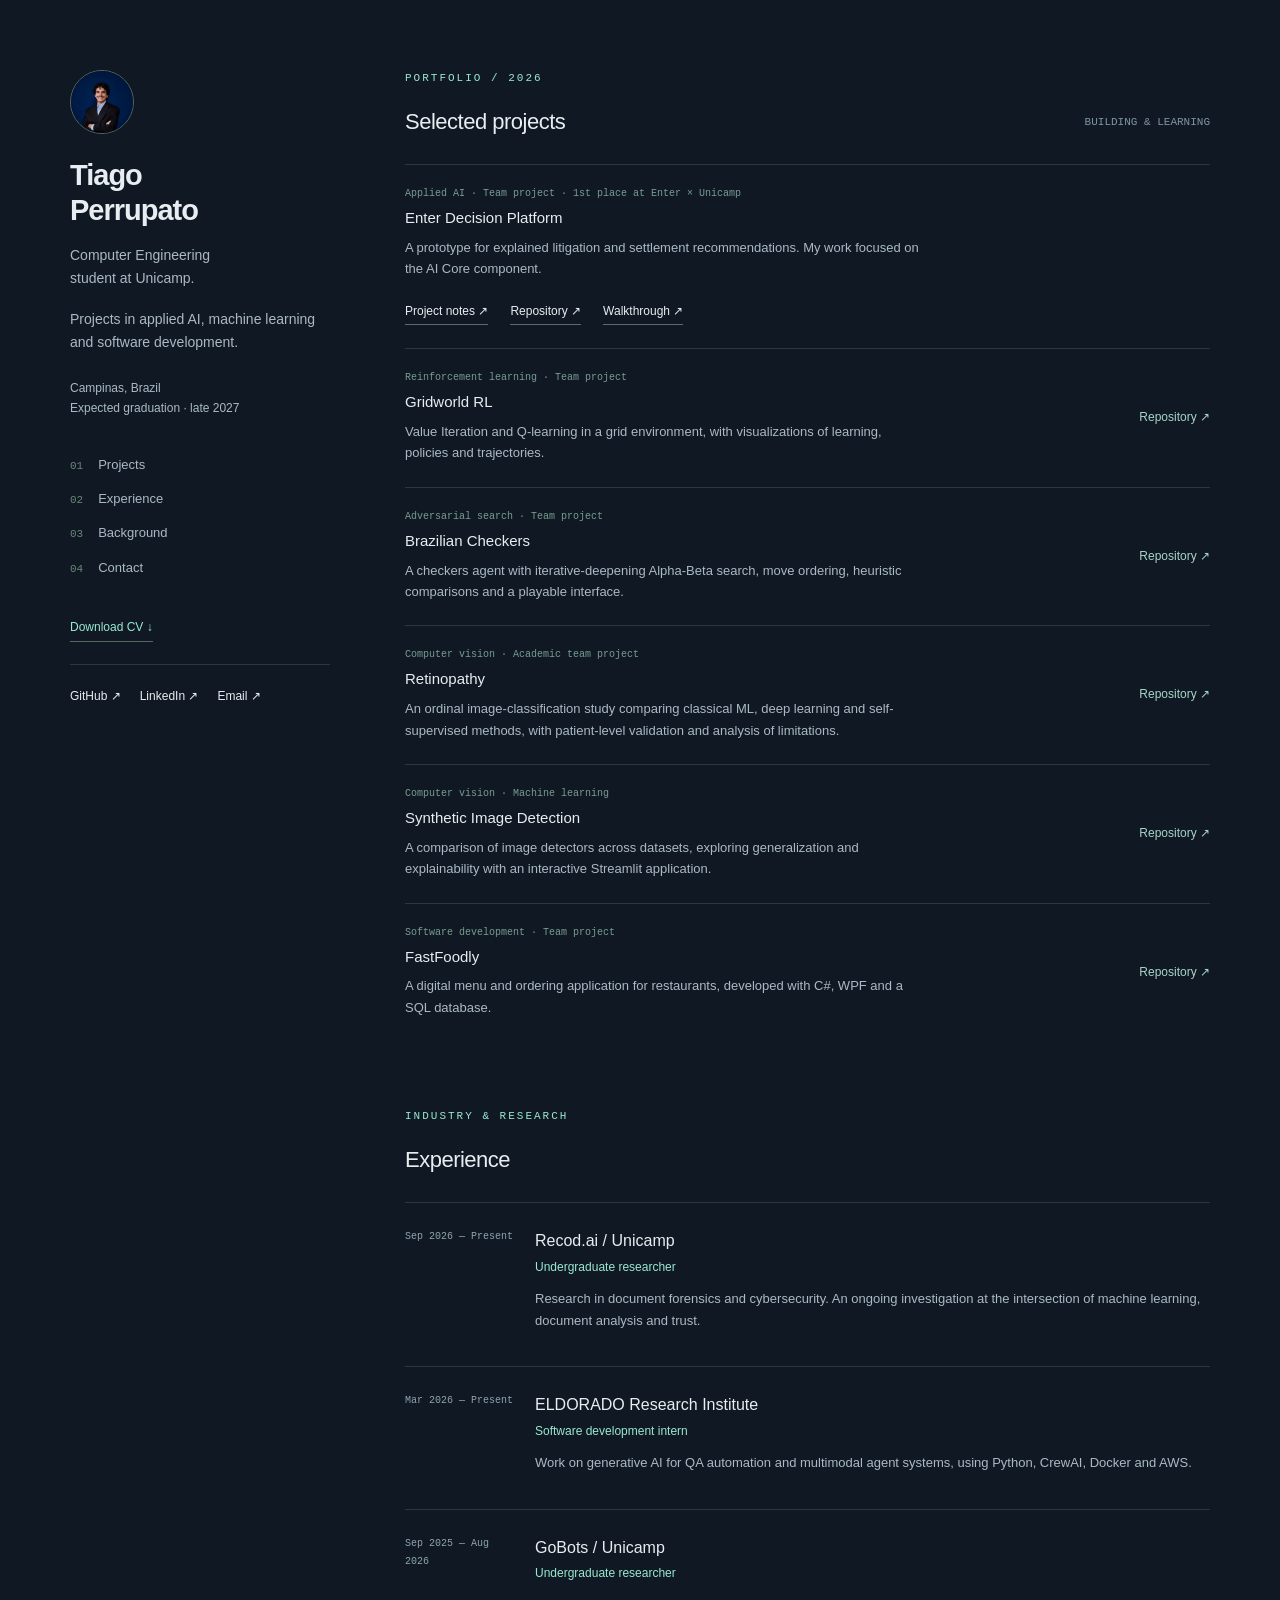
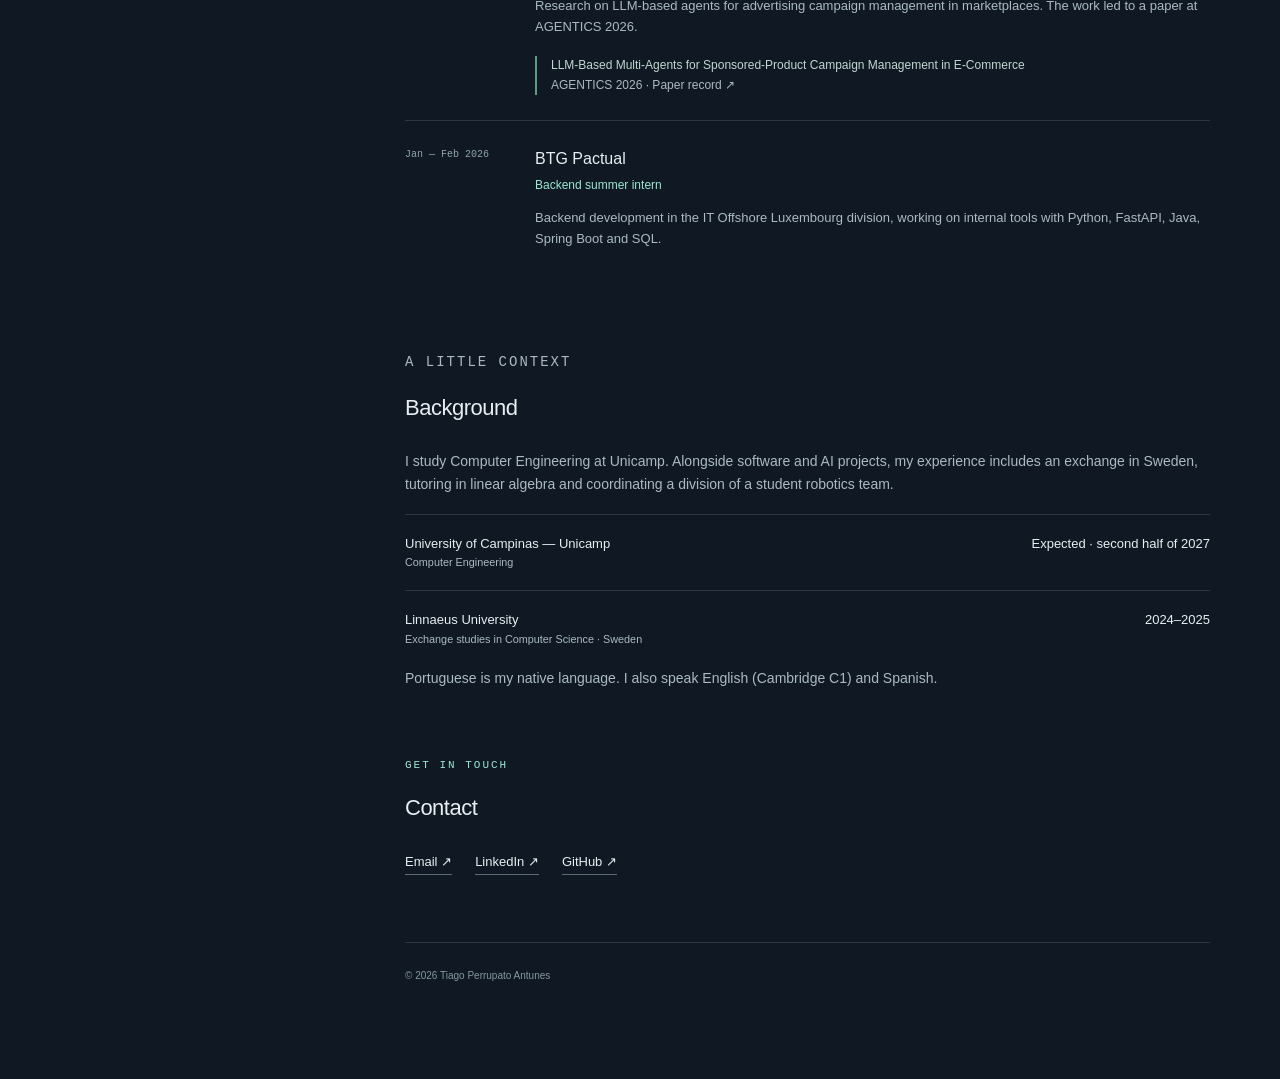
==== commit 4452e14f: "Finalize portfolio metadata, CV download and project selection" ====
--- a/index.html
+++ b/index.html
@@ -1 +1 @@
-<!doctype html><html lang="en"><head><meta charset="utf-8"><meta name="viewport" content="width=device-width,initial-scale=1"><meta name="description" content="Computer Engineering student at Unicamp. Projects in applied AI, machine learning and software development."><meta name="theme-color" content="#101923"><title>Tiago Perrupato — Computer Engineering &amp; Applied AI</title><link rel="icon" href="data:image/svg+xml,%3Csvg xmlns='http://www.w3.org/2000/svg' viewBox='0 0 40 40'%3E%3Crect width='40' height='40' rx='6' fill='%2315262a'/%3E%3Ctext x='7' y='27' fill='%239ae8d0' font-family='monospace' font-size='20'%3ETP%3C/text%3E%3C/svg%3E"><link rel="stylesheet" href="assets/style.css"></head><body><a class="skip" href="#main">Skip to content</a><div class="layout"><aside class="identity"><a href="./" aria-label="Tiago Perrupato, home"><img class="portrait" src="assets/portrait.jpg" alt="Tiago Perrupato Antunes" width="64" height="64"><h1>Tiago<br>Perrupato</h1></a><p>Computer Engineering<br>student at Unicamp.</p><p>Projects in applied AI, machine learning and software development.</p><p class="location">Campinas, Brazil<br>Expected graduation · late 2027</p><nav aria-label="Main navigation"><a href="#projects"><span class="navnum">01</span>Projects</a><a href="#experience"><span class="navnum">02</span>Experience</a><a href="#background"><span class="navnum">03</span>Background</a><a href="#contact"><span class="navnum">04</span>Contact</a></nav><div class="socials"><a href="https://github.com/tiagoperrupato">GitHub ↗</a><a href="https://www.linkedin.com/in/tiago-perrupato-antunes/">LinkedIn ↗</a><a href="mailto:tiagoperrupato@gmail.com">Email ↗</a></div></aside><main id="main"><section id="projects"><p class="eyebrow">Portfolio / 2026</p><div class="sectionhead"><h2>Selected projects</h2><span>BUILDING & LEARNING</span></div><article class="projectrow"><div><div class="meta">Applied AI · Team project · 1st place at Enter × Unicamp</div><h3>Enter Decision Platform</h3><p>A prototype for explained litigation and settlement recommendations. My work focused on the AI Core component.</p><div class="actions"><a class="textlink" href="projects/enter-unicamp-hackathon/">Project notes ↗</a><a class="textlink" href="https://github.com/AndreiQP/hackathon-unicamp-2026">Repository ↗</a><a class="textlink" href="https://youtu.be/1ZYb-6MXH5U">Walkthrough ↗</a></div></div></article><article class="projectrow"><div><div class="meta">Open-source contribution</div><h3>OpenEnv</h3><p>Contributed a fix for reproducible environment resets, with regression tests. The pull request was merged into the upstream project.</p></div><a href="https://github.com/openenv/OpenEnv/pull/1444" aria-label="OpenEnv: Pull request">Pull request ↗</a></article><article class="projectrow"><div><div class="meta">Reinforcement learning · Team project</div><h3>Gridworld RL</h3><p>Value Iteration and Q-learning in a grid environment, with visualizations of learning, policies and trajectories.</p></div><a href="https://github.com/tiagoperrupato/gridworld-rl" aria-label="Gridworld RL: Repository">Repository ↗</a></article><article class="projectrow"><div><div class="meta">Adversarial search · Team project</div><h3>Brazilian Checkers</h3><p>A checkers agent with iterative-deepening Alpha-Beta search, move ordering, heuristic comparisons and a playable interface.</p></div><a href="https://github.com/tiagoperrupato/mc906-project-brazilian-checkers" aria-label="Brazilian Checkers: Repository">Repository ↗</a></article><article class="projectrow"><div><div class="meta">Computer vision · Academic team project</div><h3>Retinopathy</h3><p>An ordinal image-classification study comparing classical ML, deep learning and self-supervised methods, with patient-level validation and analysis of limitations.</p></div><a href="https://github.com/AndreiQP/mc906-kaggle-retinopathy" aria-label="Retinopathy: Repository">Repository ↗</a></article><article class="projectrow"><div><div class="meta">Computer vision · Machine learning</div><h3>Synthetic Image Detection</h3><p>A comparison of image detectors across datasets, exploring generalization and explainability with an interactive Streamlit application.</p></div><a href="https://github.com/tiagoperrupato/synthetic-image-detection" aria-label="Synthetic Image Detection: Repository">Repository ↗</a></article><article class="projectrow"><div><div class="meta">Software development · Team project</div><h3>FastFoodly</h3><p>A digital menu and ordering application for restaurants, developed with C#, WPF and a SQL database.</p></div><a href="https://github.com/FastFoodly/FastFoodly" aria-label="FastFoodly: Repository">Repository ↗</a></article></section><section id="experience"><p class="eyebrow">Industry & research</p><div class="sectionhead"><h2>Experience</h2></div><article class="experience"><div class="date">Sep 2026 — Present</div><div><h3>Recod.ai / Unicamp</h3><div class="role">Undergraduate researcher</div><p>Research in document forensics and cybersecurity. An ongoing investigation at the intersection of machine learning, document analysis and trust.</p></div></article><article class="experience"><div class="date">Mar 2026 — Present</div><div><h3>ELDORADO Research Institute</h3><div class="role">Software development intern</div><p>Work on generative AI for QA automation and multimodal agent systems, using Python, CrewAI, Docker and AWS.</p></div></article><article class="experience"><div class="date">Sep 2025 — Aug 2026</div><div><h3>GoBots / Unicamp</h3><div class="role">Undergraduate researcher</div><p>Research on LLM-based agents for advertising campaign management in marketplaces. The work led to a paper at AGENTICS 2026.</p><a class="paper" href="https://www.insticc.org/node/TechnicalProgram/ijcci/2026/presentationDetails/153815">LLM-Based Multi-Agents for Sponsored-Product Campaign Management in E-Commerce<br><span class="muted">AGENTICS 2026 · Paper record ↗</span></a></div></article><article class="experience"><div class="date">Jan — Feb 2026</div><div><h3>BTG Pactual</h3><div class="role">Backend summer intern</div><p>Backend development in the IT Offshore Luxembourg division, working on internal tools with Python, FastAPI, Java, Spring Boot and SQL.</p></div></article></section><section class="background" id="background"><p class="eyebrow">A little context</p><div class="sectionhead"><h2>Background</h2></div><p>I study Computer Engineering at Unicamp. Alongside software and AI projects, my experience includes an exchange in Sweden, tutoring in linear algebra and coordinating a division of a student robotics team.</p><div class="edu"><div>University of Campinas — Unicamp<small>Computer Engineering</small></div><span>Expected · second half of 2027</span></div><div class="edu"><div>Linnaeus University<small>Exchange studies in Computer Science · Sweden</small></div><span>2024–2025</span></div><p>Portuguese is my native language. I also speak English (Cambridge C1) and Spanish.</p></section><section id="contact"><p class="eyebrow">Get in touch</p><div class="sectionhead"><h2>Contact</h2></div><div class="contactlinks"><a class="textlink" href="mailto:tiagoperrupato@gmail.com">Email ↗</a><a class="textlink" href="https://www.linkedin.com/in/tiago-perrupato-antunes/">LinkedIn ↗</a><a class="textlink" href="https://github.com/tiagoperrupato">GitHub ↗</a></div></section><footer class="footer">© 2026 Tiago Perrupato Antunes</footer></main></div></body></html>+<!doctype html><html lang="en"><head><meta charset="utf-8"><meta name="viewport" content="width=device-width,initial-scale=1"><meta name="description" content="Computer Engineering student at Unicamp. Projects in applied AI, machine learning and software development."><meta name="theme-color" content="#101923"><title>Tiago Perrupato — Computer Engineering &amp; Applied AI</title><link rel="icon" href="data:image/svg+xml,%3Csvg xmlns='http://www.w3.org/2000/svg' viewBox='0 0 40 40'%3E%3Crect width='40' height='40' rx='6' fill='%2315262a'/%3E%3Ctext x='7' y='27' fill='%239ae8d0' font-family='monospace' font-size='20'%3ETP%3C/text%3E%3C/svg%3E"><link rel="stylesheet" href="assets/style.css?v=1.0"><link rel="canonical" href="https://tiagoperrupato.github.io/"><meta property="og:type" content="website"><meta property="og:title" content="Tiago Perrupato — Computer Engineering &amp; Applied AI"><meta property="og:description" content="Computer Engineering student at Unicamp. Projects in applied AI, machine learning and software development."><meta property="og:url" content="https://tiagoperrupato.github.io/"><meta property="og:image" content="https://tiagoperrupato.github.io/assets/portrait.jpg"><meta name="twitter:card" content="summary"><meta name="twitter:title" content="Tiago Perrupato — Computer Engineering &amp; Applied AI"><meta name="twitter:description" content="Computer Engineering student at Unicamp. Projects in applied AI, machine learning and software development."><meta name="twitter:image" content="https://tiagoperrupato.github.io/assets/portrait.jpg"></head><body><a class="skip" href="#main">Skip to content</a><div class="layout"><aside class="identity"><a href="./" aria-label="Tiago Perrupato, home"><img class="portrait" src="assets/portrait.jpg?v=linkedin" alt="Tiago Perrupato Antunes" width="64" height="64"><h1>Tiago<br>Perrupato</h1></a><p>Computer Engineering<br>student at Unicamp.</p><p>Projects in applied AI, machine learning and software development.</p><p class="location">Campinas, Brazil<br>Expected graduation · late 2027</p><nav aria-label="Main navigation"><a href="#projects"><span class="navnum">01</span>Projects</a><a href="#experience"><span class="navnum">02</span>Experience</a><a href="#background"><span class="navnum">03</span>Background</a><a href="#contact"><span class="navnum">04</span>Contact</a></nav><a class="resumelink" href="assets/tiago-perrupato-resume.pdf" download>Download CV ↓</a><div class="socials"><a href="https://github.com/tiagoperrupato">GitHub ↗</a><a href="https://www.linkedin.com/in/tiago-perrupato-antunes/">LinkedIn ↗</a><a href="mailto:tiagoperrupato@gmail.com">Email ↗</a></div></aside><main id="main"><section id="projects"><p class="eyebrow">Portfolio / 2026</p><div class="sectionhead"><h2>Selected projects</h2><span>BUILDING & LEARNING</span></div><article class="projectrow"><div><div class="meta">Applied AI · Team project · 1st place at Enter × Unicamp</div><h3>Enter Decision Platform</h3><p>A prototype for explained litigation and settlement recommendations. My work focused on the AI Core component.</p><div class="actions"><a class="textlink" href="projects/enter-unicamp-hackathon/">Project notes ↗</a><a class="textlink" href="https://github.com/AndreiQP/hackathon-unicamp-2026">Repository ↗</a><a class="textlink" href="https://youtu.be/1ZYb-6MXH5U">Walkthrough ↗</a></div></div></article><article class="projectrow"><div><div class="meta">Reinforcement learning · Team project</div><h3>Gridworld RL</h3><p>Value Iteration and Q-learning in a grid environment, with visualizations of learning, policies and trajectories.</p></div><a href="https://github.com/tiagoperrupato/gridworld-rl" aria-label="Gridworld RL: Repository">Repository ↗</a></article><article class="projectrow"><div><div class="meta">Adversarial search · Team project</div><h3>Brazilian Checkers</h3><p>A checkers agent with iterative-deepening Alpha-Beta search, move ordering, heuristic comparisons and a playable interface.</p></div><a href="https://github.com/tiagoperrupato/mc906-project-brazilian-checkers" aria-label="Brazilian Checkers: Repository">Repository ↗</a></article><article class="projectrow"><div><div class="meta">Computer vision · Academic team project</div><h3>Retinopathy</h3><p>An ordinal image-classification study comparing classical ML, deep learning and self-supervised methods, with patient-level validation and analysis of limitations.</p></div><a href="https://github.com/AndreiQP/mc906-kaggle-retinopathy" aria-label="Retinopathy: Repository">Repository ↗</a></article><article class="projectrow"><div><div class="meta">Computer vision · Machine learning</div><h3>Synthetic Image Detection</h3><p>A comparison of image detectors across datasets, exploring generalization and explainability with an interactive Streamlit application.</p></div><a href="https://github.com/tiagoperrupato/synthetic-image-detection" aria-label="Synthetic Image Detection: Repository">Repository ↗</a></article><article class="projectrow"><div><div class="meta">Software development · Team project</div><h3>FastFoodly</h3><p>A digital menu and ordering application for restaurants, developed with C#, WPF and a SQL database.</p></div><a href="https://github.com/FastFoodly/FastFoodly" aria-label="FastFoodly: Repository">Repository ↗</a></article></section><section id="experience"><p class="eyebrow">Industry & research</p><div class="sectionhead"><h2>Experience</h2></div><article class="experience"><div class="date">Sep 2026 — Present</div><div><h3>Recod.ai / Unicamp</h3><div class="role">Undergraduate researcher</div><p>Research in document forensics and cybersecurity. An ongoing investigation at the intersection of machine learning, document analysis and trust.</p></div></article><article class="experience"><div class="date">Mar 2026 — Present</div><div><h3>ELDORADO Research Institute</h3><div class="role">Software development intern</div><p>Work on generative AI for QA automation and multimodal agent systems, using Python, CrewAI, Docker and AWS.</p></div></article><article class="experience"><div class="date">Sep 2025 — Aug 2026</div><div><h3>GoBots / Unicamp</h3><div class="role">Undergraduate researcher</div><p>Research on LLM-based agents for advertising campaign management in marketplaces. The work led to a paper at AGENTICS 2026.</p><a class="paper" href="https://www.insticc.org/node/TechnicalProgram/ijcci/2026/presentationDetails/153815">LLM-Based Multi-Agents for Sponsored-Product Campaign Management in E-Commerce<br><span class="muted">AGENTICS 2026 · Paper record ↗</span></a></div></article><article class="experience"><div class="date">Jan — Feb 2026</div><div><h3>BTG Pactual</h3><div class="role">Backend summer intern</div><p>Backend development in the IT Offshore Luxembourg division, working on internal tools with Python, FastAPI, Java, Spring Boot and SQL.</p></div></article></section><section class="background" id="background"><p class="eyebrow">A little context</p><div class="sectionhead"><h2>Background</h2></div><p>I study Computer Engineering at Unicamp. Alongside software and AI projects, my experience includes an exchange in Sweden, tutoring in linear algebra and coordinating a division of a student robotics team.</p><div class="edu"><div>University of Campinas — Unicamp<small>Computer Engineering</small></div><span>Expected · second half of 2027</span></div><div class="edu"><div>Linnaeus University<small>Exchange studies in Computer Science · Sweden</small></div><span>2024–2025</span></div><p>Portuguese is my native language. I also speak English (Cambridge C1) and Spanish.</p></section><section id="contact"><p class="eyebrow">Get in touch</p><div class="sectionhead"><h2>Contact</h2></div><div class="contactlinks"><a class="textlink" href="mailto:tiagoperrupato@gmail.com">Email ↗</a><a class="textlink" href="https://www.linkedin.com/in/tiago-perrupato-antunes/">LinkedIn ↗</a><a class="textlink" href="https://github.com/tiagoperrupato">GitHub ↗</a></div></section><footer class="footer">© 2026 Tiago Perrupato Antunes</footer></main></div></body></html>
--- a/assets/style.css
+++ b/assets/style.css
@@ -1 +1,4 @@
-*{box-sizing:border-box}html{scroll-behavior:smooth;scroll-padding-top:35px}body{margin:0;background:#101923;color:#e7edf0;font:16px/1.65 -apple-system,BlinkMacSystemFont,"Segoe UI",sans-serif}a{color:inherit;text-decoration:none}a:hover{color:#9ae8d0}a:focus-visible,summary:focus-visible{outline:2px solid #9ae8d0;outline-offset:5px}::selection{background:#9ae8d0;color:#101923}.skip{position:absolute;left:20px;top:-100px;background:#9ae8d0;color:#101923;padding:10px}.skip:focus{top:10px}.layout{max-width:1220px;margin:auto;display:grid;grid-template-columns:260px minmax(0,1fr);gap:75px;padding:70px 40px}.identity{position:sticky;top:65px;align-self:start}.monogram{width:45px;height:45px;border:1px solid #53685f;display:grid;place-items:center;color:#9ae8d0;font-size:13px;letter-spacing:2px;margin-bottom:27px}h1{font-size:29px;letter-spacing:-1px;line-height:1.2;margin:0 0 16px}p{margin:0 0 18px}.identity p{font-size:14px;color:#aab9c4}.muted{color:#aab9c4}.identity .location{font-size:12px;margin:25px 0}.identity nav{display:grid;gap:13px;margin:35px 0}.identity nav a{font-size:13px;color:#aab9c4}.identity nav a:hover{color:#9ae8d0}.navnum{font:11px monospace;color:#688877;margin-right:15px}.socials{display:flex;gap:19px;font-size:12px;border-top:1px solid #2a3641;padding-top:22px}.eyebrow{font:11px/1.5 monospace;letter-spacing:2px;text-transform:uppercase;color:#9ae8d0;margin:0 0 17px}.sectionhead{display:flex;align-items:center;justify-content:space-between;gap:20px;margin-bottom:24px}.sectionhead h2{font-size:22px;font-weight:500;letter-spacing:-.5px;margin:0}.sectionhead span{font:11px monospace;color:#7f94a3}.featured{border:1px solid #34483f;background:#15262a;position:relative;overflow:hidden;margin-bottom:37px}.featurebody{padding:32px}.tags{display:flex;gap:9px;flex-wrap:wrap;font:10px monospace;letter-spacing:.4px}.tag{border:1px solid #456257;padding:4px 8px;color:#b7ddcb}.featured h3{font-size:31px;letter-spacing:-1px;line-height:1.2;font-weight:500;margin:21px 0 17px}.featured p{font-size:14px;max-width:530px;color:#b9c9cd}.actions{display:flex;gap:22px;align-items:center;flex-wrap:wrap;margin-top:23px;font-size:12px}.primary{background:#a2e9d1;color:#11221f;padding:10px 15px;border-radius:3px}.primary:hover{background:#c4f5e5;color:#11221f}.textlink{border-bottom:1px solid #596d6c;padding-bottom:2px}.workflow{padding:25px 32px;background:#122124;border-top:1px solid #34483f}.workflow .caption{font:9px monospace;color:#809e9d;letter-spacing:1px;margin-bottom:15px}.steps{display:grid;grid-template-columns:1fr 20px 1fr 20px 1fr;align-items:center;gap:8px}.step{border:1px solid #36524e;padding:16px 12px;font-size:12px;color:#d3e3df}.step small{display:block;font:9px monospace;color:#82a69a;margin-bottom:7px}.arrow{color:#739c8b;text-align:center}.projectrow{display:grid;grid-template-columns:1fr auto;gap:22px;padding:23px 0;border-top:1px solid #2a3641}.projectrow h3{font-size:15px;font-weight:500;margin:0 0 6px}.projectrow p{font-size:13px;color:#aab9c4;max-width:520px;margin:0}.projectrow .meta{font:10px monospace;color:#789c91;margin-bottom:7px}.projectrow>a{font-size:12px;color:#a7d5c8;align-self:center;white-space:nowrap}section{margin-bottom:67px}.experience{display:grid;grid-template-columns:110px 1fr;gap:20px;padding:25px 0;border-top:1px solid #2a3641}.date{font:10px/1.8 monospace;color:#8fa4ae}.experience h3{font-size:16px;font-weight:500;margin:0 0 3px}.role{font-size:12px;color:#9ae8d0;margin-bottom:11px}.experience p{font-size:13px;color:#aab9c4;margin-bottom:10px}.paper{display:block;border-left:2px solid #5f9c87;padding-left:14px;margin-top:18px;font-size:12px;color:#c0d7d0}.background p{font-size:14px;color:#aab9c4}.edu{display:flex;justify-content:space-between;gap:20px;font-size:13px;border-top:1px solid #2a3641;padding:18px 0}.edu small{display:block;color:#aab9c4}.contactlinks{display:flex;flex-wrap:wrap;gap:23px;font-size:13px}.footer{font-size:10px;color:#8398a2;border-top:1px solid #2a3641;padding:25px 0}.back{display:inline-block;font-size:12px;color:#9ae8d0;margin-bottom:35px}.case h1{font-size:43px;line-height:1.15;margin:22px 0}.case h2{font-size:21px;font-weight:500;margin:35px 0 15px}.case p,.case li{font-size:15px;color:#b6c6cf}.case .lead{font-size:19px;line-height:1.6}.caseblock{border-left:2px solid #6aa68e;padding:10px 20px;margin:25px 0;background:#15262a}.caseblock p{margin:0}.case ul{padding-left:19px}.case section{margin-bottom:35px}@media(max-width:900px){.layout{gap:35px;padding:40px 25px;grid-template-columns:210px minmax(0,1fr)}.featured h3{font-size:26px}.steps{grid-template-columns:1fr}.arrow{transform:rotate(90deg);height:18px}.featurebody,.workflow{padding:23px}}@media(max-width:680px){.layout{display:block;padding:30px 22px}.identity{position:static;margin-bottom:43px}.monogram{margin-bottom:15px}.identity h1{font-size:29px}.identity p{max-width:400px}.identity nav{display:flex;gap:18px;flex-wrap:wrap;margin:25px 0}.navnum{display:none}.identity .location{margin:15px 0}.socials{max-width:360px}.experience{grid-template-columns:1fr;gap:8px}.date{font-size:10px}.sectionhead span{display:none}.projectrow{gap:13px}.projectrow>a{font-size:10px}.case h1{font-size:34px}.edu{display:block}.edu>span{display:block;margin-top:8px}.case .lead{font-size:17px}}@media(prefers-reduced-motion:reduce){html{scroll-behavior:auto}}+*{box-sizing:border-box}html{scroll-behavior:smooth;scroll-padding-top:35px}body{margin:0;background:#101923;color:#e7edf0;font:16px/1.65 -apple-system,BlinkMacSystemFont,"Segoe UI",sans-serif}a{color:inherit;text-decoration:none}a:hover{color:#9ae8d0}a:focus-visible,summary:focus-visible{outline:2px solid #9ae8d0;outline-offset:5px}::selection{background:#9ae8d0;color:#101923}.skip{position:absolute;left:20px;top:-100px;background:#9ae8d0;color:#101923;padding:10px}.skip:focus{top:10px}.layout{max-width:1220px;margin:auto;display:grid;grid-template-columns:260px minmax(0,1fr);gap:75px;padding:70px 40px}.identity{position:sticky;top:65px;align-self:start}.monogram{width:45px;height:45px;border:1px solid #53685f;display:grid;place-items:center;color:#9ae8d0;font-size:13px;letter-spacing:2px;margin-bottom:27px}h1{font-size:29px;letter-spacing:-1px;line-height:1.2;margin:0 0 16px}p{margin:0 0 18px}.identity p{font-size:14px;color:#aab9c4}.muted{color:#aab9c4}.identity .location{font-size:12px;margin:25px 0}.identity nav{display:grid;gap:13px;margin:35px 0}.identity nav a{font-size:13px;color:#aab9c4}.identity nav a:hover{color:#9ae8d0}.navnum{font:11px monospace;color:#688877;margin-right:15px}.socials{display:flex;gap:19px;font-size:12px;border-top:1px solid #2a3641;padding-top:22px}.eyebrow{font:11px/1.5 monospace;letter-spacing:2px;text-transform:uppercase;color:#9ae8d0;margin:0 0 17px}.sectionhead{display:flex;align-items:center;justify-content:space-between;gap:20px;margin-bottom:24px}.sectionhead h2{font-size:22px;font-weight:500;letter-spacing:-.5px;margin:0}.sectionhead span{font:11px monospace;color:#7f94a3}.featured{border:1px solid #34483f;background:#15262a;position:relative;overflow:hidden;margin-bottom:37px}.featurebody{padding:32px}.tags{display:flex;gap:9px;flex-wrap:wrap;font:10px monospace;letter-spacing:.4px}.tag{border:1px solid #456257;padding:4px 8px;color:#b7ddcb}.featured h3{font-size:31px;letter-spacing:-1px;line-height:1.2;font-weight:500;margin:21px 0 17px}.featured p{font-size:14px;max-width:530px;color:#b9c9cd}.actions{display:flex;gap:22px;align-items:center;flex-wrap:wrap;margin-top:23px;font-size:12px}.primary{background:#a2e9d1;color:#11221f;padding:10px 15px;border-radius:3px}.primary:hover{background:#c4f5e5;color:#11221f}.textlink{border-bottom:1px solid #596d6c;padding-bottom:2px}.workflow{padding:25px 32px;background:#122124;border-top:1px solid #34483f}.workflow .caption{font:9px monospace;color:#809e9d;letter-spacing:1px;margin-bottom:15px}.steps{display:grid;grid-template-columns:1fr 20px 1fr 20px 1fr;align-items:center;gap:8px}.step{border:1px solid #36524e;padding:16px 12px;font-size:12px;color:#d3e3df}.step small{display:block;font:9px monospace;color:#82a69a;margin-bottom:7px}.arrow{color:#739c8b;text-align:center}.projectrow{display:grid;grid-template-columns:1fr auto;gap:22px;padding:23px 0;border-top:1px solid #2a3641}.projectrow h3{font-size:15px;font-weight:500;margin:0 0 6px}.projectrow p{font-size:13px;color:#aab9c4;max-width:520px;margin:0}.projectrow .meta{font:10px monospace;color:#789c91;margin-bottom:7px}.projectrow>a{font-size:12px;color:#a7d5c8;align-self:center;white-space:nowrap}section{margin-bottom:67px}.experience{display:grid;grid-template-columns:110px 1fr;gap:20px;padding:25px 0;border-top:1px solid #2a3641}.date{font:10px/1.8 monospace;color:#8fa4ae}.experience h3{font-size:16px;font-weight:500;margin:0 0 3px}.role{font-size:12px;color:#9ae8d0;margin-bottom:11px}.experience p{font-size:13px;color:#aab9c4;margin-bottom:10px}.paper{display:block;border-left:2px solid #5f9c87;padding-left:14px;margin-top:18px;font-size:12px;color:#c0d7d0}.background p{font-size:14px;color:#aab9c4}.edu{display:flex;justify-content:space-between;gap:20px;font-size:13px;border-top:1px solid #2a3641;padding:18px 0}.edu small{display:block;color:#aab9c4}.contactlinks{display:flex;flex-wrap:wrap;gap:23px;font-size:13px}.footer{font-size:10px;color:#8398a2;border-top:1px solid #2a3641;padding:25px 0}.back{display:inline-block;font-size:12px;color:#9ae8d0;margin-bottom:35px}.case h1{font-size:43px;line-height:1.15;margin:22px 0}.case h2{font-size:21px;font-weight:500;margin:35px 0 15px}.case p,.case li{font-size:15px;color:#b6c6cf}.case .lead{font-size:19px;line-height:1.6}.caseblock{border-left:2px solid #6aa68e;padding:10px 20px;margin:25px 0;background:#15262a}.caseblock p{margin:0}.case ul{padding-left:19px}.case section{margin-bottom:35px}@media(max-width:900px){.layout{gap:35px;padding:40px 25px;grid-template-columns:210px minmax(0,1fr)}.featured h3{font-size:26px}.steps{grid-template-columns:1fr}.arrow{transform:rotate(90deg);height:18px}.featurebody,.workflow{padding:23px}}@media(max-width:680px){.layout{display:block;padding:30px 22px}.identity{position:static;margin-bottom:43px}.monogram{margin-bottom:15px}.identity h1{font-size:29px}.identity p{max-width:400px}.identity nav{display:flex;gap:18px;flex-wrap:wrap;margin:25px 0}.navnum{display:none}.identity .location{margin:15px 0}.socials{max-width:360px}.experience{grid-template-columns:1fr;gap:8px}.date{font-size:10px}.sectionhead span{display:none}.projectrow{gap:13px}.projectrow>a{font-size:10px}.case h1{font-size:34px}.edu{display:block}.edu>span{display:block;margin-top:8px}.case .lead{font-size:17px}}@media(prefers-reduced-motion:reduce){html{scroll-behavior:auto}}
+.portrait{display:block;object-fit:cover;border-radius:50%;margin-bottom:24px;border:1px solid #53685f}.demofigure{margin:30px 0}.demofigure img{display:block;width:100%;max-width:560px;height:auto;border:1px solid #34483f;border-radius:4px}.demofigure figcaption{font-size:11px;color:#aab9c4;margin-top:10px}.demofigure figcaption a{color:#9ae8d0}
+
+.resumelink{display:inline-block;font-size:12px;color:#9ae8d0;margin:0 0 22px;padding-bottom:3px;border-bottom:1px solid #53685f}
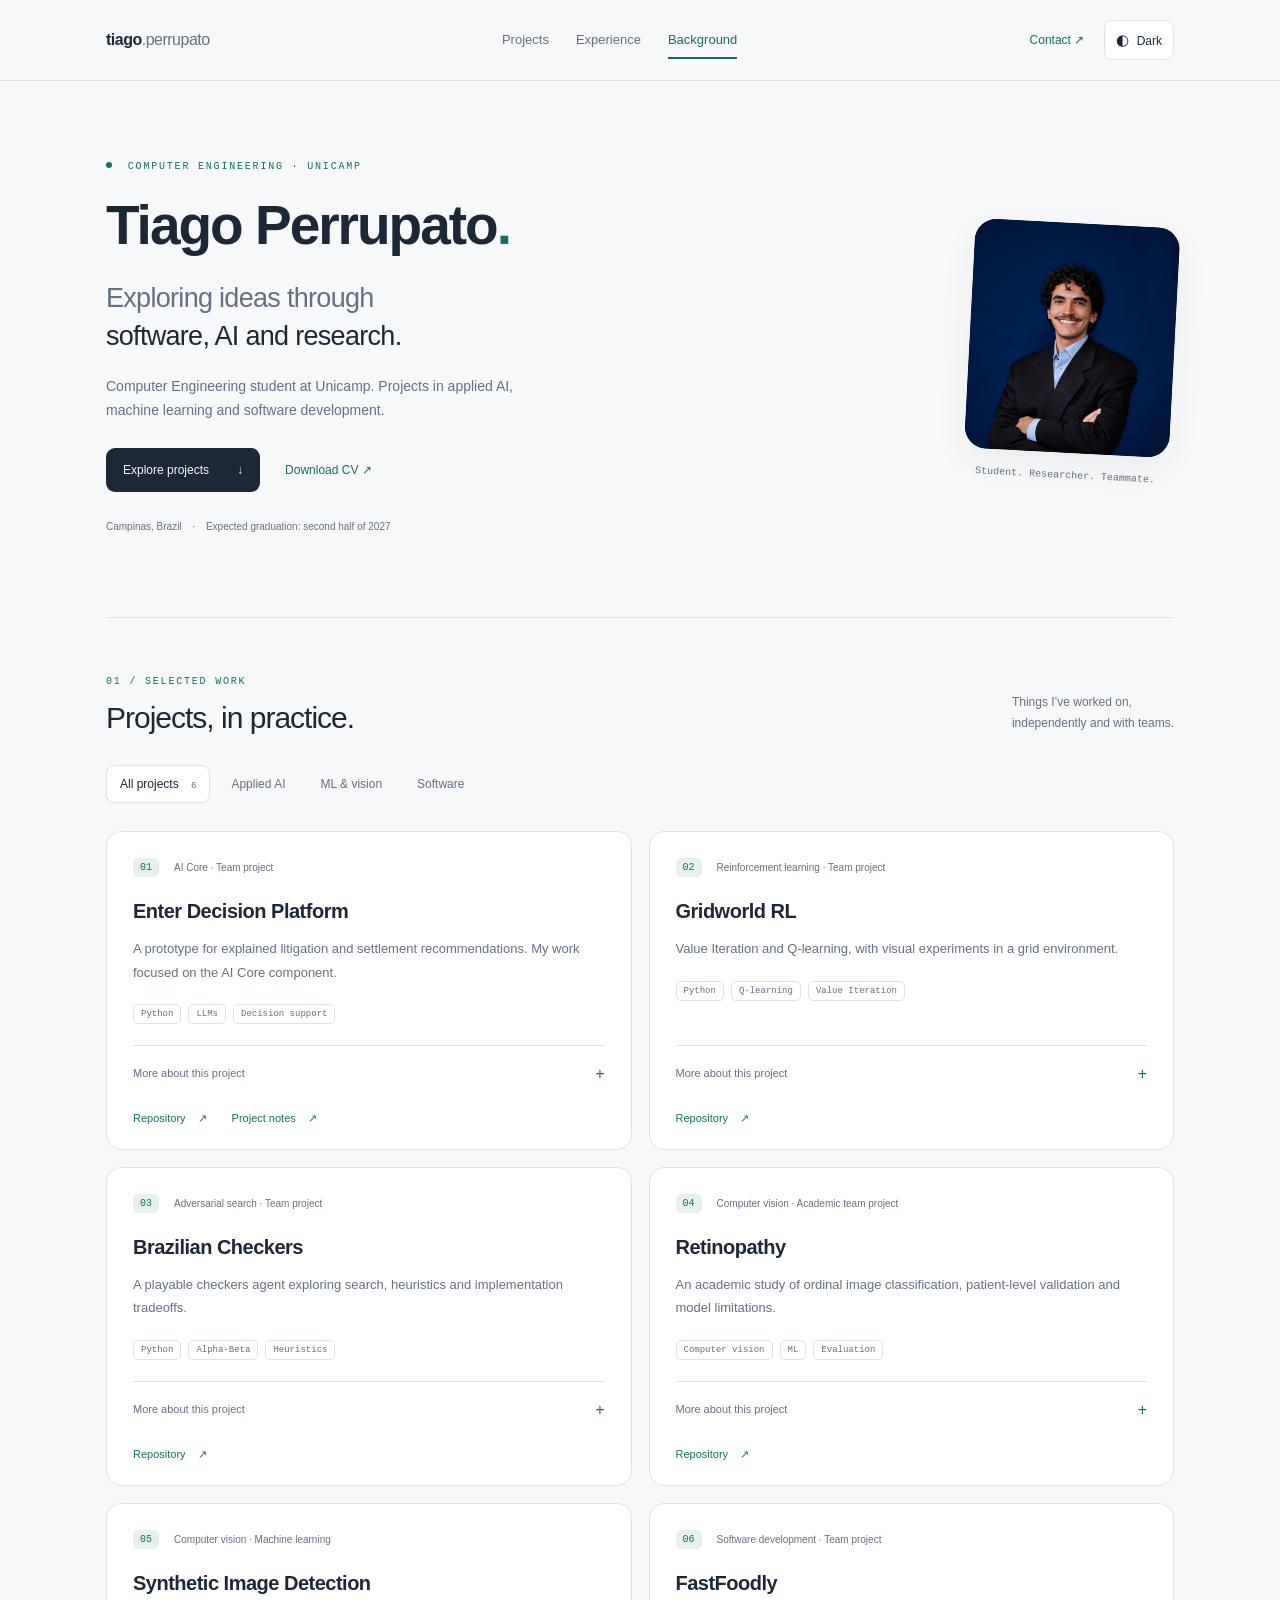
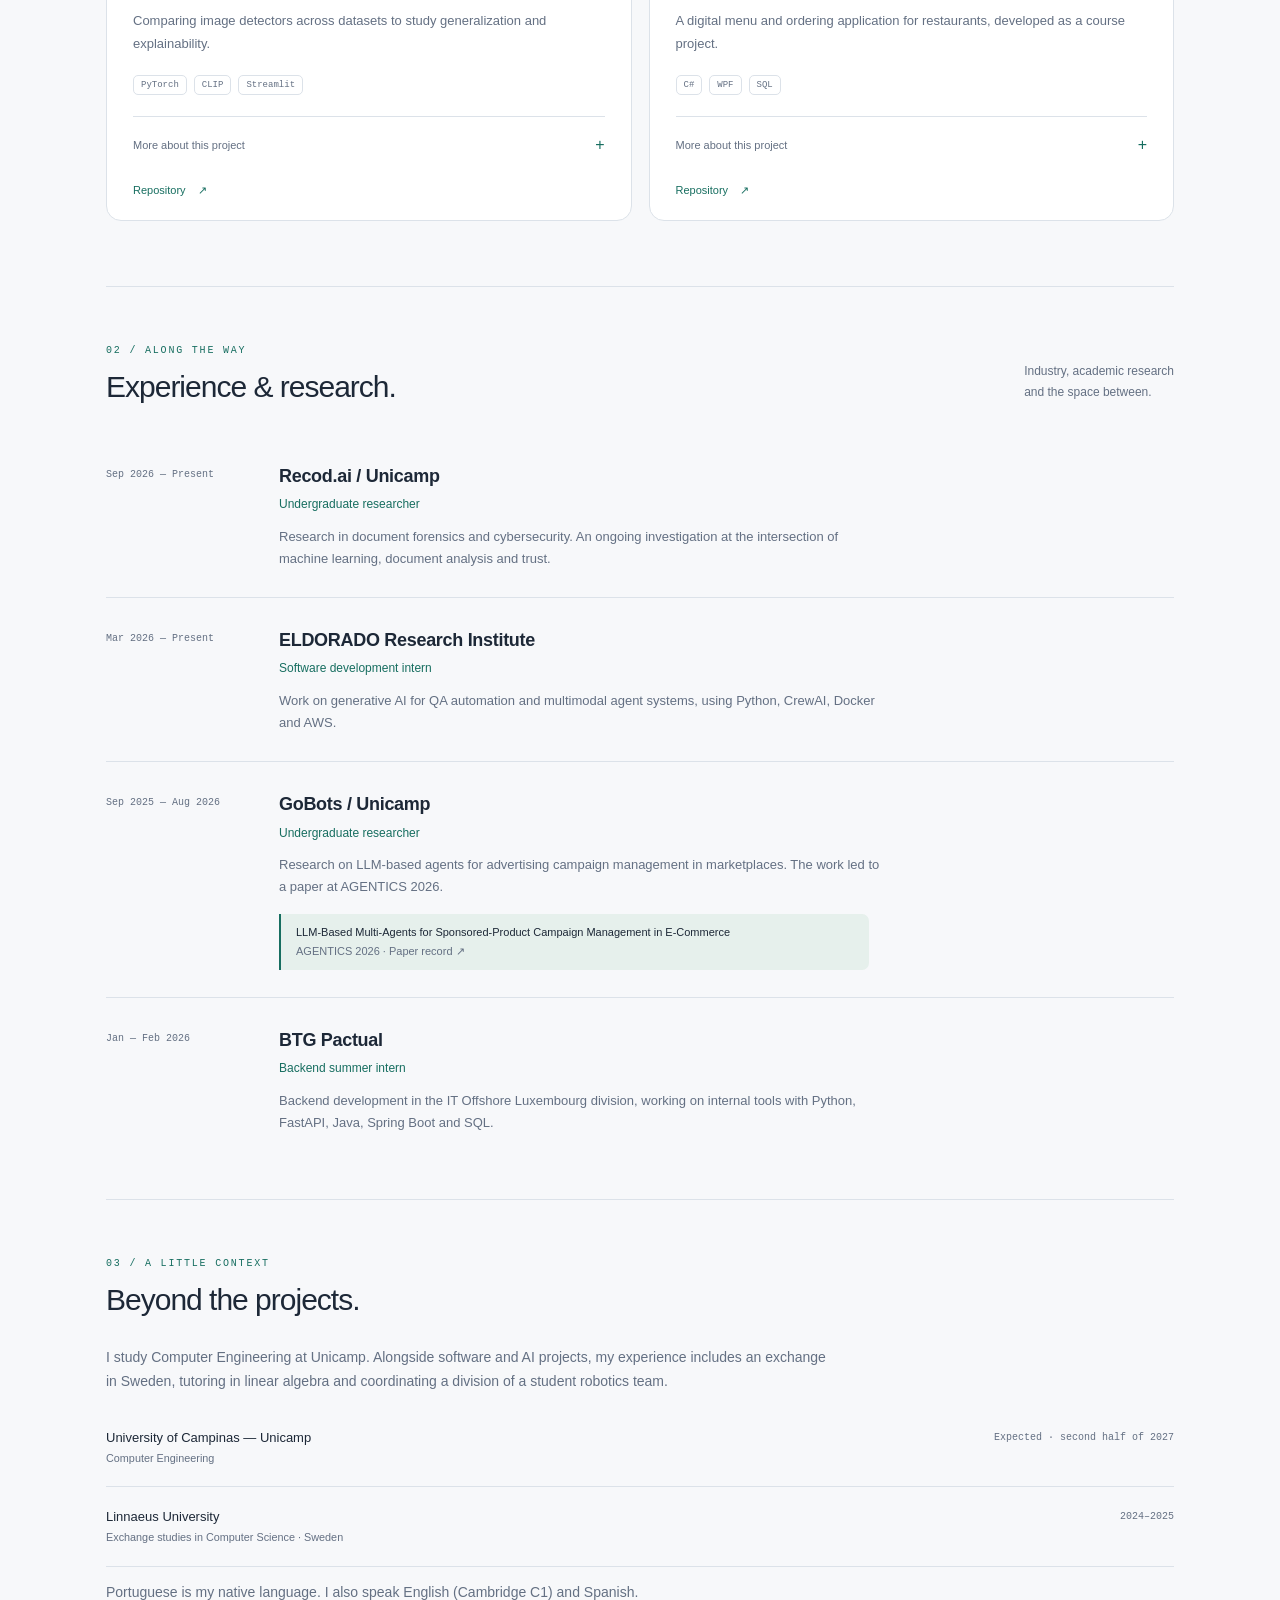
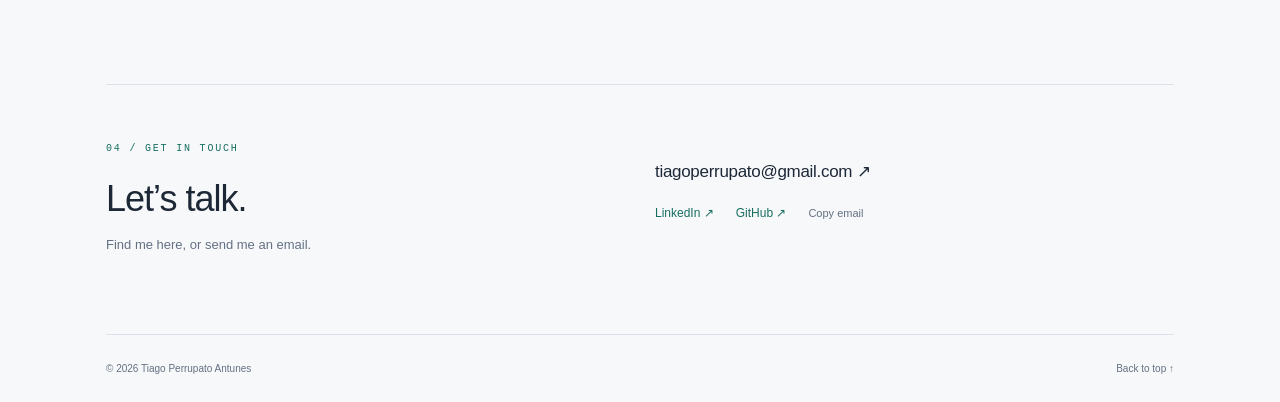
==== commit dfcacc89: "Finalize portfolio metadata, CV download and project selection" ====
--- a/index.html
+++ b/index.html
@@ -1 +1 @@
-<!doctype html><html lang="en"><head><meta charset="utf-8"><meta name="viewport" content="width=device-width,initial-scale=1"><meta name="description" content="Computer Engineering student at Unicamp. Projects in applied AI, machine learning and software development."><meta name="theme-color" content="#101923"><title>Tiago Perrupato — Computer Engineering &amp; Applied AI</title><link rel="icon" href="data:image/svg+xml,%3Csvg xmlns='http://www.w3.org/2000/svg' viewBox='0 0 40 40'%3E%3Crect width='40' height='40' rx='6' fill='%2315262a'/%3E%3Ctext x='7' y='27' fill='%239ae8d0' font-family='monospace' font-size='20'%3ETP%3C/text%3E%3C/svg%3E"><link rel="stylesheet" href="assets/style.css?v=1.0"><link rel="canonical" href="https://tiagoperrupato.github.io/"><meta property="og:type" content="website"><meta property="og:title" content="Tiago Perrupato — Computer Engineering &amp; Applied AI"><meta property="og:description" content="Computer Engineering student at Unicamp. Projects in applied AI, machine learning and software development."><meta property="og:url" content="https://tiagoperrupato.github.io/"><meta property="og:image" content="https://tiagoperrupato.github.io/assets/portrait.jpg"><meta name="twitter:card" content="summary"><meta name="twitter:title" content="Tiago Perrupato — Computer Engineering &amp; Applied AI"><meta name="twitter:description" content="Computer Engineering student at Unicamp. Projects in applied AI, machine learning and software development."><meta name="twitter:image" content="https://tiagoperrupato.github.io/assets/portrait.jpg"></head><body><a class="skip" href="#main">Skip to content</a><div class="layout"><aside class="identity"><a href="./" aria-label="Tiago Perrupato, home"><img class="portrait" src="assets/portrait.jpg?v=linkedin" alt="Tiago Perrupato Antunes" width="64" height="64"><h1>Tiago<br>Perrupato</h1></a><p>Computer Engineering<br>student at Unicamp.</p><p>Projects in applied AI, machine learning and software development.</p><p class="location">Campinas, Brazil<br>Expected graduation · late 2027</p><nav aria-label="Main navigation"><a href="#projects"><span class="navnum">01</span>Projects</a><a href="#experience"><span class="navnum">02</span>Experience</a><a href="#background"><span class="navnum">03</span>Background</a><a href="#contact"><span class="navnum">04</span>Contact</a></nav><a class="resumelink" href="assets/tiago-perrupato-resume.pdf" download>Download CV ↓</a><div class="socials"><a href="https://github.com/tiagoperrupato">GitHub ↗</a><a href="https://www.linkedin.com/in/tiago-perrupato-antunes/">LinkedIn ↗</a><a href="mailto:tiagoperrupato@gmail.com">Email ↗</a></div></aside><main id="main"><section id="projects"><p class="eyebrow">Portfolio / 2026</p><div class="sectionhead"><h2>Selected projects</h2><span>BUILDING & LEARNING</span></div><article class="projectrow"><div><div class="meta">Applied AI · Team project · 1st place at Enter × Unicamp</div><h3>Enter Decision Platform</h3><p>A prototype for explained litigation and settlement recommendations. My work focused on the AI Core component.</p><div class="actions"><a class="textlink" href="projects/enter-unicamp-hackathon/">Project notes ↗</a><a class="textlink" href="https://github.com/AndreiQP/hackathon-unicamp-2026">Repository ↗</a><a class="textlink" href="https://youtu.be/1ZYb-6MXH5U">Walkthrough ↗</a></div></div></article><article class="projectrow"><div><div class="meta">Reinforcement learning · Team project</div><h3>Gridworld RL</h3><p>Value Iteration and Q-learning in a grid environment, with visualizations of learning, policies and trajectories.</p></div><a href="https://github.com/tiagoperrupato/gridworld-rl" aria-label="Gridworld RL: Repository">Repository ↗</a></article><article class="projectrow"><div><div class="meta">Adversarial search · Team project</div><h3>Brazilian Checkers</h3><p>A checkers agent with iterative-deepening Alpha-Beta search, move ordering, heuristic comparisons and a playable interface.</p></div><a href="https://github.com/tiagoperrupato/mc906-project-brazilian-checkers" aria-label="Brazilian Checkers: Repository">Repository ↗</a></article><article class="projectrow"><div><div class="meta">Computer vision · Academic team project</div><h3>Retinopathy</h3><p>An ordinal image-classification study comparing classical ML, deep learning and self-supervised methods, with patient-level validation and analysis of limitations.</p></div><a href="https://github.com/AndreiQP/mc906-kaggle-retinopathy" aria-label="Retinopathy: Repository">Repository ↗</a></article><article class="projectrow"><div><div class="meta">Computer vision · Machine learning</div><h3>Synthetic Image Detection</h3><p>A comparison of image detectors across datasets, exploring generalization and explainability with an interactive Streamlit application.</p></div><a href="https://github.com/tiagoperrupato/synthetic-image-detection" aria-label="Synthetic Image Detection: Repository">Repository ↗</a></article><article class="projectrow"><div><div class="meta">Software development · Team project</div><h3>FastFoodly</h3><p>A digital menu and ordering application for restaurants, developed with C#, WPF and a SQL database.</p></div><a href="https://github.com/FastFoodly/FastFoodly" aria-label="FastFoodly: Repository">Repository ↗</a></article></section><section id="experience"><p class="eyebrow">Industry & research</p><div class="sectionhead"><h2>Experience</h2></div><article class="experience"><div class="date">Sep 2026 — Present</div><div><h3>Recod.ai / Unicamp</h3><div class="role">Undergraduate researcher</div><p>Research in document forensics and cybersecurity. An ongoing investigation at the intersection of machine learning, document analysis and trust.</p></div></article><article class="experience"><div class="date">Mar 2026 — Present</div><div><h3>ELDORADO Research Institute</h3><div class="role">Software development intern</div><p>Work on generative AI for QA automation and multimodal agent systems, using Python, CrewAI, Docker and AWS.</p></div></article><article class="experience"><div class="date">Sep 2025 — Aug 2026</div><div><h3>GoBots / Unicamp</h3><div class="role">Undergraduate researcher</div><p>Research on LLM-based agents for advertising campaign management in marketplaces. The work led to a paper at AGENTICS 2026.</p><a class="paper" href="https://www.insticc.org/node/TechnicalProgram/ijcci/2026/presentationDetails/153815">LLM-Based Multi-Agents for Sponsored-Product Campaign Management in E-Commerce<br><span class="muted">AGENTICS 2026 · Paper record ↗</span></a></div></article><article class="experience"><div class="date">Jan — Feb 2026</div><div><h3>BTG Pactual</h3><div class="role">Backend summer intern</div><p>Backend development in the IT Offshore Luxembourg division, working on internal tools with Python, FastAPI, Java, Spring Boot and SQL.</p></div></article></section><section class="background" id="background"><p class="eyebrow">A little context</p><div class="sectionhead"><h2>Background</h2></div><p>I study Computer Engineering at Unicamp. Alongside software and AI projects, my experience includes an exchange in Sweden, tutoring in linear algebra and coordinating a division of a student robotics team.</p><div class="edu"><div>University of Campinas — Unicamp<small>Computer Engineering</small></div><span>Expected · second half of 2027</span></div><div class="edu"><div>Linnaeus University<small>Exchange studies in Computer Science · Sweden</small></div><span>2024–2025</span></div><p>Portuguese is my native language. I also speak English (Cambridge C1) and Spanish.</p></section><section id="contact"><p class="eyebrow">Get in touch</p><div class="sectionhead"><h2>Contact</h2></div><div class="contactlinks"><a class="textlink" href="mailto:tiagoperrupato@gmail.com">Email ↗</a><a class="textlink" href="https://www.linkedin.com/in/tiago-perrupato-antunes/">LinkedIn ↗</a><a class="textlink" href="https://github.com/tiagoperrupato">GitHub ↗</a></div></section><footer class="footer">© 2026 Tiago Perrupato Antunes</footer></main></div></body></html>+<!doctype html><html lang="en"><head><meta charset="utf-8"><meta name="viewport" content="width=device-width,initial-scale=1"><meta name="description" content="Computer Engineering student at Unicamp. Projects in applied AI, machine learning and software development."><meta name="theme-color" content="#f7f8fa"><title>Tiago Perrupato — Computer Engineering &amp; Applied AI</title><link rel="icon" href="data:image/svg+xml,%3Csvg xmlns='http://www.w3.org/2000/svg' viewBox='0 0 40 40'%3E%3Crect width='40' height='40' rx='6' fill='%2315262a'/%3E%3Ctext x='7' y='27' fill='%239ae8d0' font-family='monospace' font-size='20'%3ETP%3C/text%3E%3C/svg%3E"><link rel="stylesheet" href="assets/style.css?v=2.0"><link rel="canonical" href="https://tiagoperrupato.github.io/"><meta property="og:type" content="website"><meta property="og:title" content="Tiago Perrupato — Computer Engineering &amp; Applied AI"><meta property="og:description" content="Computer Engineering student at Unicamp. Projects in applied AI, machine learning and software development."><meta property="og:url" content="https://tiagoperrupato.github.io/"><meta property="og:image" content="https://tiagoperrupato.github.io/assets/portrait.jpg"><meta name="twitter:card" content="summary"><meta name="twitter:title" content="Tiago Perrupato — Computer Engineering &amp; Applied AI"><meta name="twitter:description" content="Computer Engineering student at Unicamp. Projects in applied AI, machine learning and software development."><meta name="twitter:image" content="https://tiagoperrupato.github.io/assets/portrait.jpg"></head><body><a class="skip" href="#main">Skip to content</a><header class="topbar"><div class="navwrap"><a class="wordmark" href="./">tiago<span>.perrupato</span></a><nav aria-label="Main navigation"><a href="#projects" data-nav="projects">Projects</a><a href="#experience" data-nav="experience">Experience</a><a href="#background" data-nav="background">Background</a></nav><div class="navtools"><a class="navcontact" href="#contact">Contact ↗</a><button class="theme-toggle" type="button" hidden aria-label="Switch to dark theme"><span aria-hidden="true">◐</span> <span data-theme-label>Dark</span></button></div></div></header><main id="main" class="container"><section class="intro" aria-labelledby="intro-title"><div><p class="eyebrow"><span class="dot"></span> COMPUTER ENGINEERING · UNICAMP</p><h1 id="intro-title">Tiago Perrupato<span class="period">.</span></h1><p class="introtext">Exploring ideas through<br><strong>software, AI and research.</strong></p><p class="introdescription">Computer Engineering student at Unicamp. Projects in applied AI, machine learning and software development.</p><div class="introactions"><a class="button" href="#projects">Explore projects <span aria-hidden="true">↓</span></a><a class="quietlink" href="assets/tiago-perrupato-resume.pdf" download>Download CV ↗</a></div><p class="location">Campinas, Brazil <span>·</span> Expected graduation: second half of 2027</p></div><figure class="portraitframe"><img src="assets/portrait.jpg?v=linkedin" alt="Tiago Perrupato Antunes" width="800" height="800"><figcaption>Student. Researcher. Teammate.</figcaption></figure></section><section id="projects" class="section"><div class="sectionhead"><div><p class="eyebrow">01 / SELECTED WORK</p><h2>Projects, in practice.</h2></div><p>Things I’ve worked on,<br>independently and with teams.</p></div><div class="filters" hidden role="group" aria-label="Filter projects"><button type="button" data-filter="all" aria-pressed="true">All projects <span>6</span></button><button type="button" data-filter="applied" aria-pressed="false">Applied AI</button><button type="button" data-filter="vision" aria-pressed="false">ML & vision</button><button type="button" data-filter="software" aria-pressed="false">Software</button></div><p class="sr-only" id="filter-status" role="status" aria-live="polite"></p><div class="projectgrid"><article class="projectcard" data-category="applied"><div class="cardtop"><span class="projectindex">01</span><span class="cardcategory">AI Core · Team project</span></div><h3>Enter Decision Platform</h3><p>A prototype for explained litigation and settlement recommendations. My work focused on the AI Core component.</p><div class="chips"><span>Python</span><span>LLMs</span><span>Decision support</span></div><details><summary>More about this project <span aria-hidden="true">+</span></summary><p>Our team placed first at the Enter × Unicamp Hackathon. The prototype keeps a lawyer responsible for the final decision.</p></details><div class="cardlinks"><a href="https://github.com/AndreiQP/hackathon-unicamp-2026" aria-label="Enter Decision Platform: repository">Repository <span aria-hidden="true">↗</span></a><a href="projects/enter-unicamp-hackathon/">Project notes <span aria-hidden="true">↗</span></a></div></article><article class="projectcard" data-category="applied"><div class="cardtop"><span class="projectindex">02</span><span class="cardcategory">Reinforcement learning · Team project</span></div><h3>Gridworld RL</h3><p>Value Iteration and Q-learning, with visual experiments in a grid environment.</p><div class="chips"><span>Python</span><span>Q-learning</span><span>Value Iteration</span></div><details><summary>More about this project <span aria-hidden="true">+</span></summary><p>The project visualizes policies, trajectories and learning behavior. Experiments explore the relationship between planning and learning.</p></details><div class="cardlinks"><a href="https://github.com/tiagoperrupato/gridworld-rl" aria-label="Gridworld RL: repository">Repository <span aria-hidden="true">↗</span></a></div></article><article class="projectcard" data-category="applied"><div class="cardtop"><span class="projectindex">03</span><span class="cardcategory">Adversarial search · Team project</span></div><h3>Brazilian Checkers</h3><p>A playable checkers agent exploring search, heuristics and implementation tradeoffs.</p><div class="chips"><span>Python</span><span>Alpha-Beta</span><span>Heuristics</span></div><details><summary>More about this project <span aria-hidden="true">+</span></summary><p>The engine uses iterative deepening, move ordering and a transposition table. Documented experiments compare heuristic and search configurations.</p></details><div class="cardlinks"><a href="https://github.com/tiagoperrupato/mc906-project-brazilian-checkers" aria-label="Brazilian Checkers: repository">Repository <span aria-hidden="true">↗</span></a></div></article><article class="projectcard" data-category="vision"><div class="cardtop"><span class="projectindex">04</span><span class="cardcategory">Computer vision · Academic team project</span></div><h3>Retinopathy</h3><p>An academic study of ordinal image classification, patient-level validation and model limitations.</p><div class="chips"><span>Computer vision</span><span>ML</span><span>Evaluation</span></div><details><summary>More about this project <span aria-hidden="true">+</span></summary><p>The study compares classical ML, deep learning and self-supervised methods. Its documentation distinguishes available implementations from completed experiments; it was not a Kaggle competition submission.</p></details><div class="cardlinks"><a href="https://github.com/AndreiQP/mc906-kaggle-retinopathy" aria-label="Retinopathy: repository">Repository <span aria-hidden="true">↗</span></a></div></article><article class="projectcard" data-category="vision"><div class="cardtop"><span class="projectindex">05</span><span class="cardcategory">Computer vision · Machine learning</span></div><h3>Synthetic Image Detection</h3><p>Comparing image detectors across datasets to study generalization and explainability.</p><div class="chips"><span>PyTorch</span><span>CLIP</span><span>Streamlit</span></div><details><summary>More about this project <span aria-hidden="true">+</span></summary><p>An interactive application accompanies the model comparisons and explanations. This project documents practical work with computer vision and machine learning.</p></details><div class="cardlinks"><a href="https://github.com/tiagoperrupato/synthetic-image-detection" aria-label="Synthetic Image Detection: repository">Repository <span aria-hidden="true">↗</span></a></div></article><article class="projectcard" data-category="software"><div class="cardtop"><span class="projectindex">06</span><span class="cardcategory">Software development · Team project</span></div><h3>FastFoodly</h3><p>A digital menu and ordering application for restaurants, developed as a course project.</p><div class="chips"><span>C#</span><span>WPF</span><span>SQL</span></div><details><summary>More about this project <span aria-hidden="true">+</span></summary><p>The application supports browsing a menu, customizing items and managing an order. Source code and team credits are available in the original repository.</p></details><div class="cardlinks"><a href="https://github.com/FastFoodly/FastFoodly" aria-label="FastFoodly: repository">Repository <span aria-hidden="true">↗</span></a></div></article></div></section><section id="experience" class="section"><div class="sectionhead"><div><p class="eyebrow">02 / ALONG THE WAY</p><h2>Experience & research.</h2></div><p>Industry, academic research<br>and the space between.</p></div><article class="experience"><div class="date">Sep 2026 — Present</div><div><h3>Recod.ai / Unicamp</h3><div class="role">Undergraduate researcher</div><p>Research in document forensics and cybersecurity. An ongoing investigation at the intersection of machine learning, document analysis and trust.</p></div></article><article class="experience"><div class="date">Mar 2026 — Present</div><div><h3>ELDORADO Research Institute</h3><div class="role">Software development intern</div><p>Work on generative AI for QA automation and multimodal agent systems, using Python, CrewAI, Docker and AWS.</p></div></article><article class="experience"><div class="date">Sep 2025 — Aug 2026</div><div><h3>GoBots / Unicamp</h3><div class="role">Undergraduate researcher</div><p>Research on LLM-based agents for advertising campaign management in marketplaces. The work led to a paper at AGENTICS 2026.</p><a class="paper" href="https://www.insticc.org/node/TechnicalProgram/ijcci/2026/presentationDetails/153815">LLM-Based Multi-Agents for Sponsored-Product Campaign Management in E-Commerce<br><span class="muted">AGENTICS 2026 · Paper record ↗</span></a></div></article><article class="experience"><div class="date">Jan — Feb 2026</div><div><h3>BTG Pactual</h3><div class="role">Backend summer intern</div><p>Backend development in the IT Offshore Luxembourg division, working on internal tools with Python, FastAPI, Java, Spring Boot and SQL.</p></div></article></section><section id="background" class="section background"><div class="sectionhead"><div><p class="eyebrow">03 / A LITTLE CONTEXT</p><h2>Beyond the projects.</h2></div></div><p>I study Computer Engineering at Unicamp. Alongside software and AI projects, my experience includes an exchange in Sweden, tutoring in linear algebra and coordinating a division of a student robotics team.</p><div class="edu"><div>University of Campinas — Unicamp<small>Computer Engineering</small></div><span>Expected · second half of 2027</span></div><div class="edu"><div>Linnaeus University<small>Exchange studies in Computer Science · Sweden</small></div><span>2024–2025</span></div><p>Portuguese is my native language. I also speak English (Cambridge C1) and Spanish.</p></section><section id="contact" class="contact section"><div><p class="eyebrow">04 / GET IN TOUCH</p><h2>Let’s talk.</h2><p>Find me here, or send me an email.</p></div><div class="contactright"><a class="email" href="mailto:tiagoperrupato@gmail.com">tiagoperrupato@gmail.com ↗</a><div class="contactactions"><a href="https://www.linkedin.com/in/tiago-perrupato-antunes/">LinkedIn ↗</a><a href="https://github.com/tiagoperrupato">GitHub ↗</a><button type="button" class="copy-email" hidden>Copy email</button></div><span class="copy-status" role="status" aria-live="polite"></span></div></section><footer class="footer"><span>© 2026 Tiago Perrupato Antunes</span><a href="#main">Back to top ↑</a></footer></main><script src="assets/site.js?v=2.0" defer></script></body></html>
--- a/assets/style.css
+++ b/assets/style.css
@@ -1,4 +1 @@
-*{box-sizing:border-box}html{scroll-behavior:smooth;scroll-padding-top:35px}body{margin:0;background:#101923;color:#e7edf0;font:16px/1.65 -apple-system,BlinkMacSystemFont,"Segoe UI",sans-serif}a{color:inherit;text-decoration:none}a:hover{color:#9ae8d0}a:focus-visible,summary:focus-visible{outline:2px solid #9ae8d0;outline-offset:5px}::selection{background:#9ae8d0;color:#101923}.skip{position:absolute;left:20px;top:-100px;background:#9ae8d0;color:#101923;padding:10px}.skip:focus{top:10px}.layout{max-width:1220px;margin:auto;display:grid;grid-template-columns:260px minmax(0,1fr);gap:75px;padding:70px 40px}.identity{position:sticky;top:65px;align-self:start}.monogram{width:45px;height:45px;border:1px solid #53685f;display:grid;place-items:center;color:#9ae8d0;font-size:13px;letter-spacing:2px;margin-bottom:27px}h1{font-size:29px;letter-spacing:-1px;line-height:1.2;margin:0 0 16px}p{margin:0 0 18px}.identity p{font-size:14px;color:#aab9c4}.muted{color:#aab9c4}.identity .location{font-size:12px;margin:25px 0}.identity nav{display:grid;gap:13px;margin:35px 0}.identity nav a{font-size:13px;color:#aab9c4}.identity nav a:hover{color:#9ae8d0}.navnum{font:11px monospace;color:#688877;margin-right:15px}.socials{display:flex;gap:19px;font-size:12px;border-top:1px solid #2a3641;padding-top:22px}.eyebrow{font:11px/1.5 monospace;letter-spacing:2px;text-transform:uppercase;color:#9ae8d0;margin:0 0 17px}.sectionhead{display:flex;align-items:center;justify-content:space-between;gap:20px;margin-bottom:24px}.sectionhead h2{font-size:22px;font-weight:500;letter-spacing:-.5px;margin:0}.sectionhead span{font:11px monospace;color:#7f94a3}.featured{border:1px solid #34483f;background:#15262a;position:relative;overflow:hidden;margin-bottom:37px}.featurebody{padding:32px}.tags{display:flex;gap:9px;flex-wrap:wrap;font:10px monospace;letter-spacing:.4px}.tag{border:1px solid #456257;padding:4px 8px;color:#b7ddcb}.featured h3{font-size:31px;letter-spacing:-1px;line-height:1.2;font-weight:500;margin:21px 0 17px}.featured p{font-size:14px;max-width:530px;color:#b9c9cd}.actions{display:flex;gap:22px;align-items:center;flex-wrap:wrap;margin-top:23px;font-size:12px}.primary{background:#a2e9d1;color:#11221f;padding:10px 15px;border-radius:3px}.primary:hover{background:#c4f5e5;color:#11221f}.textlink{border-bottom:1px solid #596d6c;padding-bottom:2px}.workflow{padding:25px 32px;background:#122124;border-top:1px solid #34483f}.workflow .caption{font:9px monospace;color:#809e9d;letter-spacing:1px;margin-bottom:15px}.steps{display:grid;grid-template-columns:1fr 20px 1fr 20px 1fr;align-items:center;gap:8px}.step{border:1px solid #36524e;padding:16px 12px;font-size:12px;color:#d3e3df}.step small{display:block;font:9px monospace;color:#82a69a;margin-bottom:7px}.arrow{color:#739c8b;text-align:center}.projectrow{display:grid;grid-template-columns:1fr auto;gap:22px;padding:23px 0;border-top:1px solid #2a3641}.projectrow h3{font-size:15px;font-weight:500;margin:0 0 6px}.projectrow p{font-size:13px;color:#aab9c4;max-width:520px;margin:0}.projectrow .meta{font:10px monospace;color:#789c91;margin-bottom:7px}.projectrow>a{font-size:12px;color:#a7d5c8;align-self:center;white-space:nowrap}section{margin-bottom:67px}.experience{display:grid;grid-template-columns:110px 1fr;gap:20px;padding:25px 0;border-top:1px solid #2a3641}.date{font:10px/1.8 monospace;color:#8fa4ae}.experience h3{font-size:16px;font-weight:500;margin:0 0 3px}.role{font-size:12px;color:#9ae8d0;margin-bottom:11px}.experience p{font-size:13px;color:#aab9c4;margin-bottom:10px}.paper{display:block;border-left:2px solid #5f9c87;padding-left:14px;margin-top:18px;font-size:12px;color:#c0d7d0}.background p{font-size:14px;color:#aab9c4}.edu{display:flex;justify-content:space-between;gap:20px;font-size:13px;border-top:1px solid #2a3641;padding:18px 0}.edu small{display:block;color:#aab9c4}.contactlinks{display:flex;flex-wrap:wrap;gap:23px;font-size:13px}.footer{font-size:10px;color:#8398a2;border-top:1px solid #2a3641;padding:25px 0}.back{display:inline-block;font-size:12px;color:#9ae8d0;margin-bottom:35px}.case h1{font-size:43px;line-height:1.15;margin:22px 0}.case h2{font-size:21px;font-weight:500;margin:35px 0 15px}.case p,.case li{font-size:15px;color:#b6c6cf}.case .lead{font-size:19px;line-height:1.6}.caseblock{border-left:2px solid #6aa68e;padding:10px 20px;margin:25px 0;background:#15262a}.caseblock p{margin:0}.case ul{padding-left:19px}.case section{margin-bottom:35px}@media(max-width:900px){.layout{gap:35px;padding:40px 25px;grid-template-columns:210px minmax(0,1fr)}.featured h3{font-size:26px}.steps{grid-template-columns:1fr}.arrow{transform:rotate(90deg);height:18px}.featurebody,.workflow{padding:23px}}@media(max-width:680px){.layout{display:block;padding:30px 22px}.identity{position:static;margin-bottom:43px}.monogram{margin-bottom:15px}.identity h1{font-size:29px}.identity p{max-width:400px}.identity nav{display:flex;gap:18px;flex-wrap:wrap;margin:25px 0}.navnum{display:none}.identity .location{margin:15px 0}.socials{max-width:360px}.experience{grid-template-columns:1fr;gap:8px}.date{font-size:10px}.sectionhead span{display:none}.projectrow{gap:13px}.projectrow>a{font-size:10px}.case h1{font-size:34px}.edu{display:block}.edu>span{display:block;margin-top:8px}.case .lead{font-size:17px}}@media(prefers-reduced-motion:reduce){html{scroll-behavior:auto}}
-.portrait{display:block;object-fit:cover;border-radius:50%;margin-bottom:24px;border:1px solid #53685f}.demofigure{margin:30px 0}.demofigure img{display:block;width:100%;max-width:560px;height:auto;border:1px solid #34483f;border-radius:4px}.demofigure figcaption{font-size:11px;color:#aab9c4;margin-top:10px}.demofigure figcaption a{color:#9ae8d0}
-
-.resumelink{display:inline-block;font-size:12px;color:#9ae8d0;margin:0 0 22px;padding-bottom:3px;border-bottom:1px solid #53685f}
+:root{color-scheme:light;--bg:#f7f8fa;--surface:#fff;--ink:#1d2837;--muted:#647083;--line:#dce2e9;--accent:#176e60;--soft:#e6f0ec;--nav:rgba(247,248,250,.92);--shadow:0 12px 35px rgba(24,46,59,.06)}:root[data-theme=dark]{color-scheme:dark;--bg:#101923;--surface:#17232f;--ink:#e8eef1;--muted:#adbbc8;--line:#344352;--accent:#a2dfc8;--soft:#20392f;--nav:rgba(16,25,35,.94);--shadow:0 12px 35px rgba(0,0,0,.14)}*{box-sizing:border-box}html{scroll-behavior:smooth;scroll-padding-top:110px}body{margin:0;background:var(--bg);color:var(--ink);font:16px/1.7 -apple-system,BlinkMacSystemFont,"Segoe UI",sans-serif;transition:background .2s,color .2s}a{color:inherit;text-decoration:none}button{font:inherit;cursor:pointer}a,button,summary{-webkit-tap-highlight-color:transparent}a:focus-visible,button:focus-visible,summary:focus-visible{outline:2px solid var(--accent);outline-offset:5px}::selection{background:var(--soft);color:var(--accent)}[hidden]{display:none!important}.skip{position:absolute;top:-100px;left:20px;background:var(--ink);color:var(--bg);padding:10px;z-index:99}.skip:focus{top:8px}.sr-only{position:absolute;width:1px;height:1px;overflow:hidden;clip-path:inset(50%)}.topbar{position:sticky;top:0;z-index:10;border-bottom:1px solid var(--line);background:var(--nav);backdrop-filter:blur(16px)}.navwrap{max-width:1140px;padding:20px 36px;margin:auto;display:flex;align-items:center;justify-content:space-between;gap:25px}.wordmark{font-size:16px;font-weight:650;letter-spacing:-.5px}.wordmark span{font-weight:400;color:var(--muted)}nav{display:flex;gap:27px}nav a{font-size:13px;color:var(--muted);position:relative}nav a:hover,nav a[aria-current]{color:var(--accent)}nav a:after{content:"";position:absolute;bottom:-8px;left:0;width:100%;height:2px;background:var(--accent);transform:scaleX(0);transition:transform .2s;transform-origin:left}nav a[aria-current]:after{transform:scaleX(1)}.navtools{display:flex;align-items:center;gap:20px;font-size:12px}.navcontact{color:var(--accent)}.theme-toggle{border:1px solid var(--line);border-radius:8px;background:var(--surface);color:var(--ink);padding:6px 11px;font-size:12px}.theme-toggle>span:first-child{font-size:15px;margin-right:4px}.container{max-width:1140px;margin:auto;padding:0 36px}.intro{display:grid;grid-template-columns:1fr 205px;align-items:center;gap:65px;padding:78px 0 72px}.eyebrow{font:10px/1.6 monospace;letter-spacing:1.8px;color:var(--accent);margin:0 0 19px}.dot{display:inline-block;width:6px;height:6px;border-radius:50%;background:var(--accent);margin-right:8px;vertical-align:1px}h1{font-size:clamp(35px,4.6vw,55px);letter-spacing:-2px;font-weight:550;line-height:1.15;margin:0 0 23px}.period{color:var(--accent)}.introtext{font-size:27px;letter-spacing:-.7px;line-height:1.4;margin:0 0 20px;color:var(--muted)}.introtext strong{color:var(--ink);font-weight:450}.introdescription{max-width:450px;font-size:14px;color:var(--muted);margin-bottom:25px}.introactions{display:flex;align-items:center;gap:25px;flex-wrap:wrap;font-size:12px}.button{display:inline-flex;gap:28px;align-items:center;background:var(--ink);color:var(--bg);border-radius:9px;padding:12px 17px;transition:transform .2s,box-shadow .2s}.button:hover{transform:translateY(-2px);box-shadow:var(--shadow)}.quietlink{color:var(--accent)}.location{font-size:10px;color:var(--muted);margin-top:26px}.location span{padding:0 8px}.portraitframe{margin:0;transform:rotate(3deg);transition:transform .3s}.portraitframe:hover{transform:rotate(0)}.portraitframe img{display:block;width:100%;height:230px;object-fit:cover;border-radius:22px;background:#002042;box-shadow:var(--shadow)}.portraitframe figcaption{text-align:center;font:10px monospace;color:var(--muted);margin-top:17px}.section{border-top:1px solid var(--line);padding:56px 0 65px}.sectionhead{display:flex;align-items:end;justify-content:space-between;gap:30px;margin-bottom:28px}.sectionhead .eyebrow{margin-bottom:9px}h2{font-size:30px;line-height:1.25;letter-spacing:-1px;font-weight:500;margin:0}.sectionhead>p{font-size:12px;line-height:1.8;color:var(--muted);margin:0 0 2px}.filters{display:flex;gap:7px;flex-wrap:wrap;margin:28px 0}.filters button{background:transparent;border:1px solid transparent;border-radius:8px;padding:8px 13px;color:var(--muted);font-size:12px;transition:all .15s}.filters button:hover{background:var(--soft);color:var(--accent)}.filters button[aria-pressed=true]{background:var(--surface);border-color:var(--line);color:var(--ink);box-shadow:0 2px 4px #00000004}.filters button span{font:9px monospace;color:var(--muted);margin-left:9px}.projectgrid{display:grid;grid-template-columns:1fr 1fr;gap:17px}.projectcard{background:var(--surface);border:1px solid var(--line);border-radius:15px;padding:26px 26px 21px;display:flex;flex-direction:column;transition:transform .2s,box-shadow .2s,border-color .2s;animation:enter .25s ease-out}.projectcard:hover{transform:translateY(-3px);box-shadow:var(--shadow);border-color:var(--accent)}.cardtop{display:flex;gap:15px;align-items:center;margin-bottom:21px}.projectindex{font:10px monospace;color:var(--accent);background:var(--soft);padding:4px 7px;border-radius:5px}.cardcategory{font-size:10px;color:var(--muted)}.projectcard h3{font-size:20px;line-height:1.3;letter-spacing:-.5px;font-weight:550;margin:0 0 13px}.projectcard>p{font-size:13px;line-height:1.8;color:var(--muted);margin:0 0 20px}.chips{display:flex;gap:7px;flex-wrap:wrap;margin-bottom:21px}.chips span{font:9px monospace;padding:4px 7px;border:1px solid var(--line);border-radius:5px;color:var(--muted)}details{margin-top:auto;border-top:1px solid var(--line)}summary{font-size:11px;color:var(--muted);cursor:pointer;display:flex;align-items:center;justify-content:space-between;padding:14px 0;list-style:none}summary::-webkit-details-marker{display:none}summary span{font-size:16px;color:var(--accent);transition:transform .2s}details[open] summary span{transform:rotate(45deg)}details p{font-size:12px;color:var(--muted);margin:0 0 16px}.cardlinks{display:flex;gap:25px;padding-top:8px;font-size:11px;color:var(--accent)}.cardlinks a{display:flex;gap:12px;align-items:center}.cardlinks a:hover span{transform:translate(2px,-2px)}.cardlinks span{transition:transform .15s}.experience{display:grid;grid-template-columns:145px 1fr;gap:28px;padding:27px 0;border-bottom:1px solid var(--line)}.experience:last-child{border:0;padding-bottom:0}.date{font:10px/1.8 monospace;color:var(--muted);padding-top:5px}.experience h3{font-size:18px;font-weight:550;margin:0 0 3px;letter-spacing:-.3px}.role{font-size:12px;color:var(--accent);margin-bottom:11px}.experience p{font-size:13px;max-width:610px;color:var(--muted);margin:0}.paper{display:block;border-left:2px solid var(--accent);padding:9px 15px;background:var(--soft);border-radius:0 7px 7px 0;font-size:11px;margin-top:16px;max-width:590px}.muted{color:var(--muted)}.background>p{font-size:14px;max-width:720px;color:var(--muted)}.edu{display:flex;justify-content:space-between;gap:25px;padding:19px 0;border-bottom:1px solid var(--line);font-size:13px}.edu small{display:block;color:var(--muted)}.edu>span{font:10px monospace;color:var(--muted);padding-top:5px}.contact{display:grid;grid-template-columns:1fr 1fr;align-items:center;gap:30px}.contact h2{font-size:36px}.contact p:not(.eyebrow){font-size:13px;color:var(--muted)}.email{font-size:17px;letter-spacing:-.3px}.contactactions{display:flex;gap:22px;align-items:center;margin-top:17px;font-size:12px;color:var(--accent)}.copy-email{background:transparent;border:0;color:var(--muted);font-size:11px;padding:0}.copy-status{font-size:11px;color:var(--accent);min-height:20px;display:block;margin-top:8px}.footer{border-top:1px solid var(--line);display:flex;justify-content:space-between;gap:20px;padding:25px 0;font-size:10px;color:var(--muted)}.case{max-width:780px;margin:55px auto 65px}.back{font-size:12px;color:var(--accent);display:inline-block;margin-bottom:32px}.case h1{font-size:43px;margin:22px 0}.case h2{font-size:25px;margin:37px 0 17px}.case p,.case li{font-size:15px;color:var(--muted)}.case .lead{font-size:19px}.tags{display:flex;gap:10px;flex-wrap:wrap}.tag{font:10px monospace;background:var(--soft);color:var(--accent);padding:5px 8px;border-radius:5px}.actions{display:flex;gap:25px;flex-wrap:wrap;align-items:center;font-size:12px;margin:25px 0}.primary{background:var(--ink);color:var(--bg);padding:11px 16px;border-radius:8px}.textlink{color:var(--accent)}.demofigure{margin:30px 0}.demofigure img{width:100%;max-width:600px;height:auto;border-radius:15px}.demofigure figcaption{font-size:11px;color:var(--muted)}.workflow{padding:22px;background:var(--surface);border:1px solid var(--line);border-radius:12px;margin:27px 0}.caption{font:9px monospace;color:var(--muted);margin-bottom:15px}.steps{display:grid;grid-template-columns:1fr 20px 1fr 20px 1fr;gap:9px;align-items:center}.step{font-size:11px}.step small{display:block;font:9px monospace;color:var(--accent);margin-bottom:7px}.arrow{color:var(--muted)}.caseblock{padding:10px 20px;border-left:2px solid var(--accent);background:var(--soft)}@keyframes enter{from{opacity:.7;transform:translateY(5px)}to{opacity:1;transform:translateY(0)}}@media(max-width:800px){.intro{gap:30px;grid-template-columns:1fr 160px}.portraitframe img{height:190px}.introtext{font-size:24px}.navwrap{gap:15px}nav{gap:18px}.navtools{gap:12px}.wordmark span{display:none}.projectcard{padding:22px}.experience{grid-template-columns:120px 1fr}}@media(max-width:600px){html{scroll-padding-top:105px}.navwrap{padding:14px 20px;flex-wrap:wrap;gap:13px}.navwrap nav{order:3;width:100%;justify-content:space-between;gap:12px}.navcontact{display:none}.navwrap nav a{font-size:12px}.navtools{margin-left:auto}.container{padding:0 22px}.intro{padding:43px 0 40px;gap:22px;grid-template-columns:1fr}.intro .eyebrow{font-size:9px;letter-spacing:1px}.intro h1{font-size:39px;letter-spacing:-1.5px}.introtext{font-size:25px}.portraitframe{display:none}.introdescription{font-size:13px}.location{font-size:10px;max-width:290px}.section{padding:38px 0 42px}.sectionhead{align-items:start;gap:15px}.sectionhead>p{display:none}.sectionhead h2{font-size:27px}.projectgrid{grid-template-columns:1fr}.filters{gap:1px}.filters button{padding:8px 10px;font-size:11px}.projectcard{padding:23px}.experience{grid-template-columns:1fr;gap:8px;padding:22px 0}.edu{display:block}.edu>span{display:block;margin-top:10px}.contact{grid-template-columns:1fr;gap:15px}.email{font-size:16px}.contactactions{gap:19px}.case{margin-top:35px}.case h1{font-size:35px}.steps{grid-template-columns:1fr}.arrow{transform:rotate(90deg);width:20px;text-align:center}.step{padding:5px}.footer{font-size:9px}}@media(prefers-reduced-motion:reduce){html{scroll-behavior:auto}*,*:before,*:after{animation:none!important;transition:none!important;transform:none!important}}
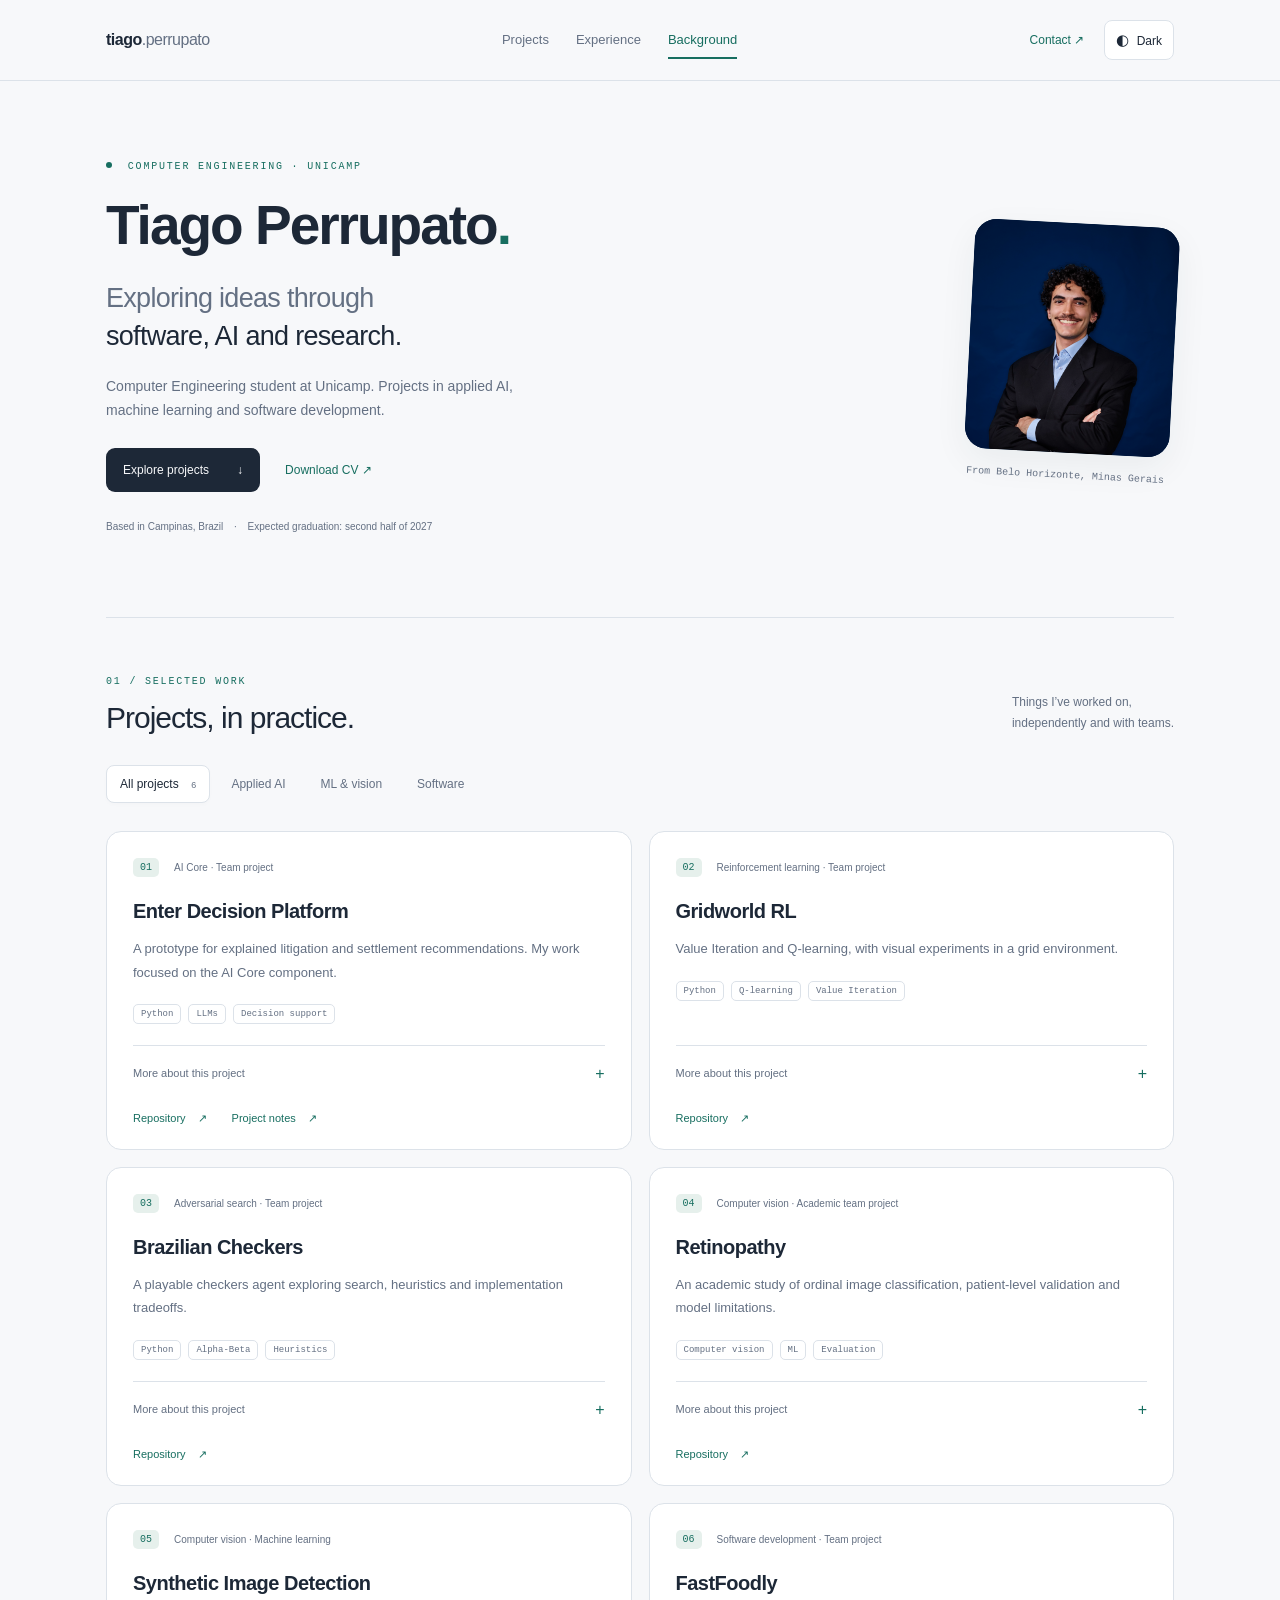
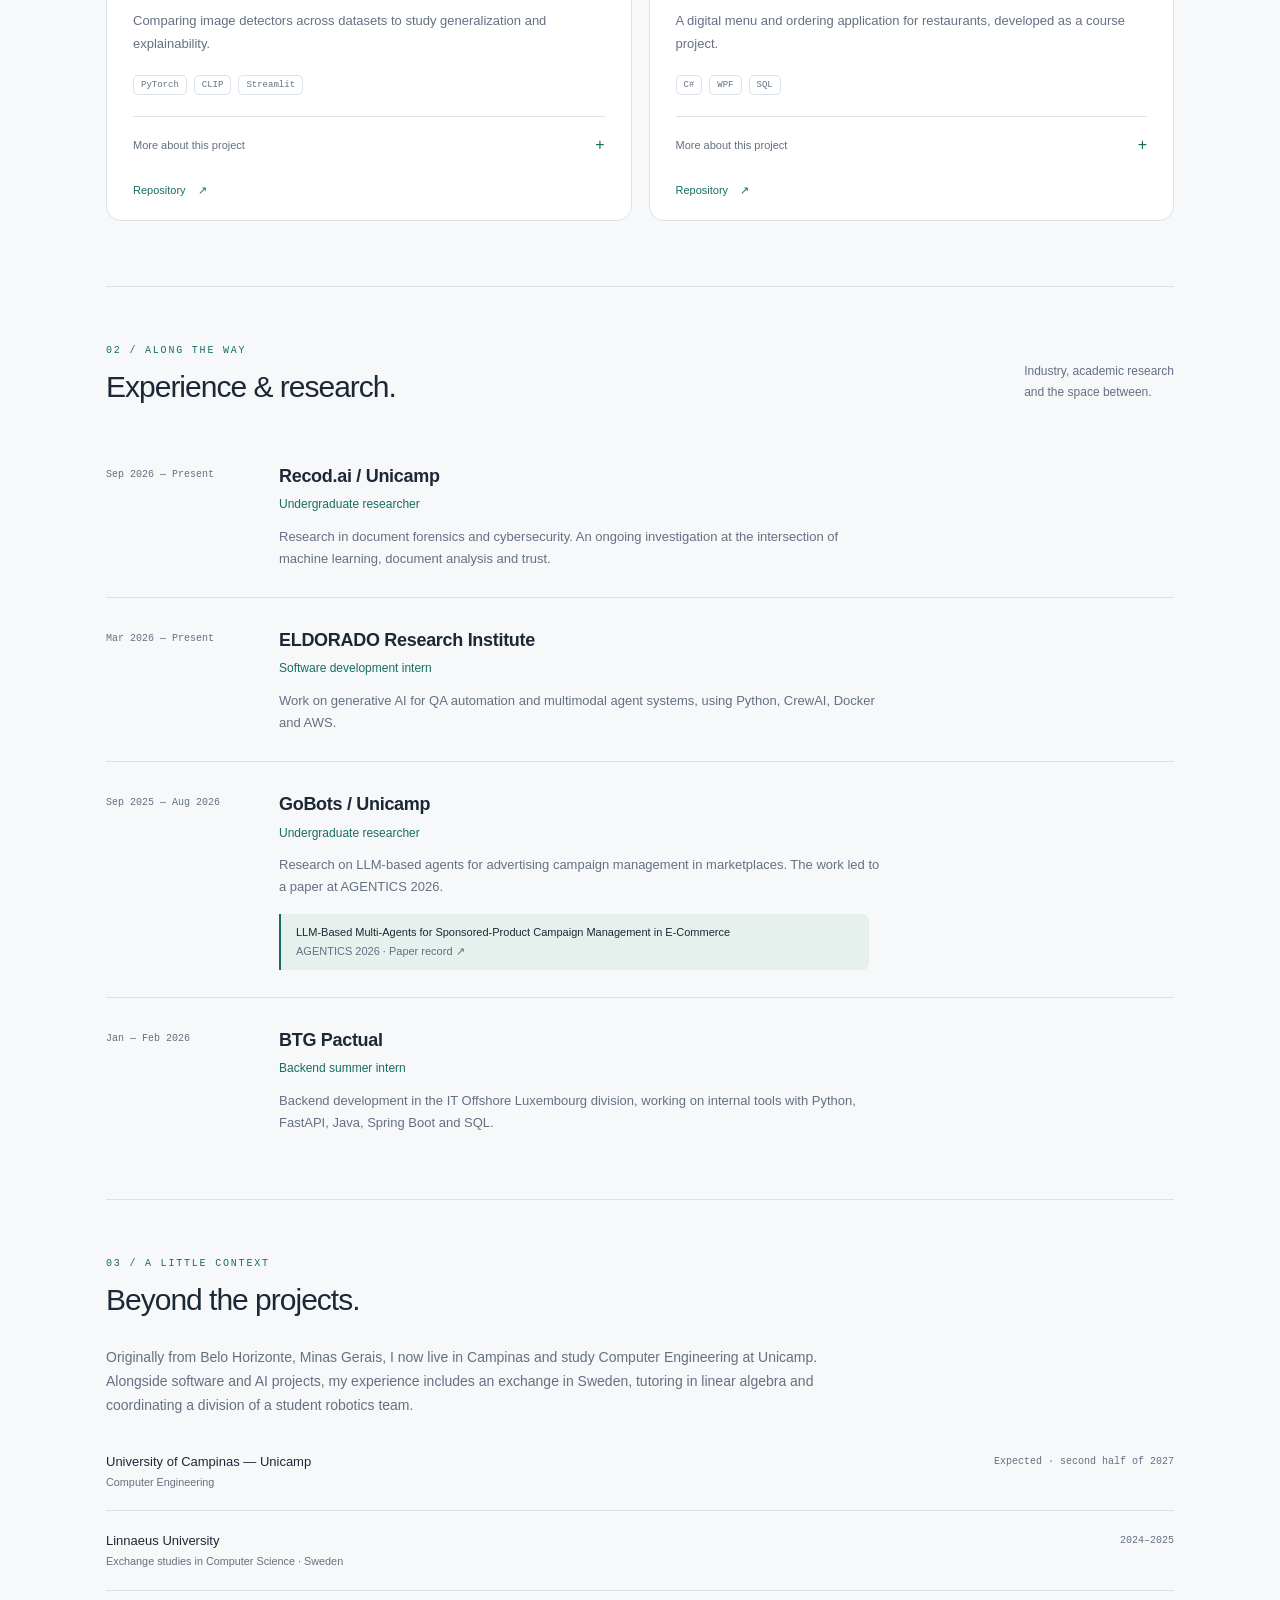
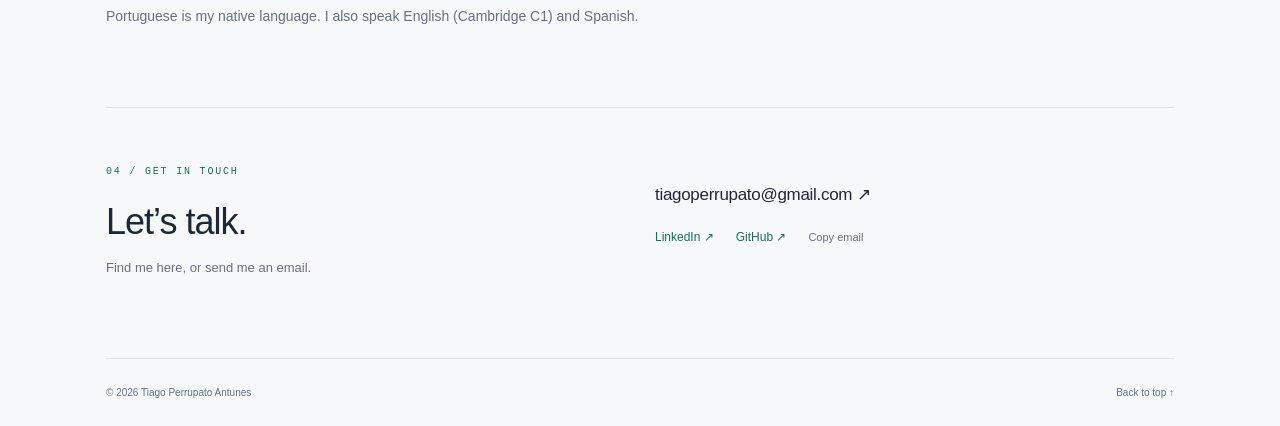
==== commit d239db0e: "Finalize portfolio metadata, CV download and project selection" ====
--- a/index.html
+++ b/index.html
@@ -1 +1 @@
-<!doctype html><html lang="en"><head><meta charset="utf-8"><meta name="viewport" content="width=device-width,initial-scale=1"><meta name="description" content="Computer Engineering student at Unicamp. Projects in applied AI, machine learning and software development."><meta name="theme-color" content="#f7f8fa"><title>Tiago Perrupato — Computer Engineering &amp; Applied AI</title><link rel="icon" href="data:image/svg+xml,%3Csvg xmlns='http://www.w3.org/2000/svg' viewBox='0 0 40 40'%3E%3Crect width='40' height='40' rx='6' fill='%2315262a'/%3E%3Ctext x='7' y='27' fill='%239ae8d0' font-family='monospace' font-size='20'%3ETP%3C/text%3E%3C/svg%3E"><link rel="stylesheet" href="assets/style.css?v=2.0"><link rel="canonical" href="https://tiagoperrupato.github.io/"><meta property="og:type" content="website"><meta property="og:title" content="Tiago Perrupato — Computer Engineering &amp; Applied AI"><meta property="og:description" content="Computer Engineering student at Unicamp. Projects in applied AI, machine learning and software development."><meta property="og:url" content="https://tiagoperrupato.github.io/"><meta property="og:image" content="https://tiagoperrupato.github.io/assets/portrait.jpg"><meta name="twitter:card" content="summary"><meta name="twitter:title" content="Tiago Perrupato — Computer Engineering &amp; Applied AI"><meta name="twitter:description" content="Computer Engineering student at Unicamp. Projects in applied AI, machine learning and software development."><meta name="twitter:image" content="https://tiagoperrupato.github.io/assets/portrait.jpg"></head><body><a class="skip" href="#main">Skip to content</a><header class="topbar"><div class="navwrap"><a class="wordmark" href="./">tiago<span>.perrupato</span></a><nav aria-label="Main navigation"><a href="#projects" data-nav="projects">Projects</a><a href="#experience" data-nav="experience">Experience</a><a href="#background" data-nav="background">Background</a></nav><div class="navtools"><a class="navcontact" href="#contact">Contact ↗</a><button class="theme-toggle" type="button" hidden aria-label="Switch to dark theme"><span aria-hidden="true">◐</span> <span data-theme-label>Dark</span></button></div></div></header><main id="main" class="container"><section class="intro" aria-labelledby="intro-title"><div><p class="eyebrow"><span class="dot"></span> COMPUTER ENGINEERING · UNICAMP</p><h1 id="intro-title">Tiago Perrupato<span class="period">.</span></h1><p class="introtext">Exploring ideas through<br><strong>software, AI and research.</strong></p><p class="introdescription">Computer Engineering student at Unicamp. Projects in applied AI, machine learning and software development.</p><div class="introactions"><a class="button" href="#projects">Explore projects <span aria-hidden="true">↓</span></a><a class="quietlink" href="assets/tiago-perrupato-resume.pdf" download>Download CV ↗</a></div><p class="location">Campinas, Brazil <span>·</span> Expected graduation: second half of 2027</p></div><figure class="portraitframe"><img src="assets/portrait.jpg?v=linkedin" alt="Tiago Perrupato Antunes" width="800" height="800"><figcaption>Student. Researcher. Teammate.</figcaption></figure></section><section id="projects" class="section"><div class="sectionhead"><div><p class="eyebrow">01 / SELECTED WORK</p><h2>Projects, in practice.</h2></div><p>Things I’ve worked on,<br>independently and with teams.</p></div><div class="filters" hidden role="group" aria-label="Filter projects"><button type="button" data-filter="all" aria-pressed="true">All projects <span>6</span></button><button type="button" data-filter="applied" aria-pressed="false">Applied AI</button><button type="button" data-filter="vision" aria-pressed="false">ML & vision</button><button type="button" data-filter="software" aria-pressed="false">Software</button></div><p class="sr-only" id="filter-status" role="status" aria-live="polite"></p><div class="projectgrid"><article class="projectcard" data-category="applied"><div class="cardtop"><span class="projectindex">01</span><span class="cardcategory">AI Core · Team project</span></div><h3>Enter Decision Platform</h3><p>A prototype for explained litigation and settlement recommendations. My work focused on the AI Core component.</p><div class="chips"><span>Python</span><span>LLMs</span><span>Decision support</span></div><details><summary>More about this project <span aria-hidden="true">+</span></summary><p>Our team placed first at the Enter × Unicamp Hackathon. The prototype keeps a lawyer responsible for the final decision.</p></details><div class="cardlinks"><a href="https://github.com/AndreiQP/hackathon-unicamp-2026" aria-label="Enter Decision Platform: repository">Repository <span aria-hidden="true">↗</span></a><a href="projects/enter-unicamp-hackathon/">Project notes <span aria-hidden="true">↗</span></a></div></article><article class="projectcard" data-category="applied"><div class="cardtop"><span class="projectindex">02</span><span class="cardcategory">Reinforcement learning · Team project</span></div><h3>Gridworld RL</h3><p>Value Iteration and Q-learning, with visual experiments in a grid environment.</p><div class="chips"><span>Python</span><span>Q-learning</span><span>Value Iteration</span></div><details><summary>More about this project <span aria-hidden="true">+</span></summary><p>The project visualizes policies, trajectories and learning behavior. Experiments explore the relationship between planning and learning.</p></details><div class="cardlinks"><a href="https://github.com/tiagoperrupato/gridworld-rl" aria-label="Gridworld RL: repository">Repository <span aria-hidden="true">↗</span></a></div></article><article class="projectcard" data-category="applied"><div class="cardtop"><span class="projectindex">03</span><span class="cardcategory">Adversarial search · Team project</span></div><h3>Brazilian Checkers</h3><p>A playable checkers agent exploring search, heuristics and implementation tradeoffs.</p><div class="chips"><span>Python</span><span>Alpha-Beta</span><span>Heuristics</span></div><details><summary>More about this project <span aria-hidden="true">+</span></summary><p>The engine uses iterative deepening, move ordering and a transposition table. Documented experiments compare heuristic and search configurations.</p></details><div class="cardlinks"><a href="https://github.com/tiagoperrupato/mc906-project-brazilian-checkers" aria-label="Brazilian Checkers: repository">Repository <span aria-hidden="true">↗</span></a></div></article><article class="projectcard" data-category="vision"><div class="cardtop"><span class="projectindex">04</span><span class="cardcategory">Computer vision · Academic team project</span></div><h3>Retinopathy</h3><p>An academic study of ordinal image classification, patient-level validation and model limitations.</p><div class="chips"><span>Computer vision</span><span>ML</span><span>Evaluation</span></div><details><summary>More about this project <span aria-hidden="true">+</span></summary><p>The study compares classical ML, deep learning and self-supervised methods. Its documentation distinguishes available implementations from completed experiments; it was not a Kaggle competition submission.</p></details><div class="cardlinks"><a href="https://github.com/AndreiQP/mc906-kaggle-retinopathy" aria-label="Retinopathy: repository">Repository <span aria-hidden="true">↗</span></a></div></article><article class="projectcard" data-category="vision"><div class="cardtop"><span class="projectindex">05</span><span class="cardcategory">Computer vision · Machine learning</span></div><h3>Synthetic Image Detection</h3><p>Comparing image detectors across datasets to study generalization and explainability.</p><div class="chips"><span>PyTorch</span><span>CLIP</span><span>Streamlit</span></div><details><summary>More about this project <span aria-hidden="true">+</span></summary><p>An interactive application accompanies the model comparisons and explanations. This project documents practical work with computer vision and machine learning.</p></details><div class="cardlinks"><a href="https://github.com/tiagoperrupato/synthetic-image-detection" aria-label="Synthetic Image Detection: repository">Repository <span aria-hidden="true">↗</span></a></div></article><article class="projectcard" data-category="software"><div class="cardtop"><span class="projectindex">06</span><span class="cardcategory">Software development · Team project</span></div><h3>FastFoodly</h3><p>A digital menu and ordering application for restaurants, developed as a course project.</p><div class="chips"><span>C#</span><span>WPF</span><span>SQL</span></div><details><summary>More about this project <span aria-hidden="true">+</span></summary><p>The application supports browsing a menu, customizing items and managing an order. Source code and team credits are available in the original repository.</p></details><div class="cardlinks"><a href="https://github.com/FastFoodly/FastFoodly" aria-label="FastFoodly: repository">Repository <span aria-hidden="true">↗</span></a></div></article></div></section><section id="experience" class="section"><div class="sectionhead"><div><p class="eyebrow">02 / ALONG THE WAY</p><h2>Experience & research.</h2></div><p>Industry, academic research<br>and the space between.</p></div><article class="experience"><div class="date">Sep 2026 — Present</div><div><h3>Recod.ai / Unicamp</h3><div class="role">Undergraduate researcher</div><p>Research in document forensics and cybersecurity. An ongoing investigation at the intersection of machine learning, document analysis and trust.</p></div></article><article class="experience"><div class="date">Mar 2026 — Present</div><div><h3>ELDORADO Research Institute</h3><div class="role">Software development intern</div><p>Work on generative AI for QA automation and multimodal agent systems, using Python, CrewAI, Docker and AWS.</p></div></article><article class="experience"><div class="date">Sep 2025 — Aug 2026</div><div><h3>GoBots / Unicamp</h3><div class="role">Undergraduate researcher</div><p>Research on LLM-based agents for advertising campaign management in marketplaces. The work led to a paper at AGENTICS 2026.</p><a class="paper" href="https://www.insticc.org/node/TechnicalProgram/ijcci/2026/presentationDetails/153815">LLM-Based Multi-Agents for Sponsored-Product Campaign Management in E-Commerce<br><span class="muted">AGENTICS 2026 · Paper record ↗</span></a></div></article><article class="experience"><div class="date">Jan — Feb 2026</div><div><h3>BTG Pactual</h3><div class="role">Backend summer intern</div><p>Backend development in the IT Offshore Luxembourg division, working on internal tools with Python, FastAPI, Java, Spring Boot and SQL.</p></div></article></section><section id="background" class="section background"><div class="sectionhead"><div><p class="eyebrow">03 / A LITTLE CONTEXT</p><h2>Beyond the projects.</h2></div></div><p>I study Computer Engineering at Unicamp. Alongside software and AI projects, my experience includes an exchange in Sweden, tutoring in linear algebra and coordinating a division of a student robotics team.</p><div class="edu"><div>University of Campinas — Unicamp<small>Computer Engineering</small></div><span>Expected · second half of 2027</span></div><div class="edu"><div>Linnaeus University<small>Exchange studies in Computer Science · Sweden</small></div><span>2024–2025</span></div><p>Portuguese is my native language. I also speak English (Cambridge C1) and Spanish.</p></section><section id="contact" class="contact section"><div><p class="eyebrow">04 / GET IN TOUCH</p><h2>Let’s talk.</h2><p>Find me here, or send me an email.</p></div><div class="contactright"><a class="email" href="mailto:tiagoperrupato@gmail.com">tiagoperrupato@gmail.com ↗</a><div class="contactactions"><a href="https://www.linkedin.com/in/tiago-perrupato-antunes/">LinkedIn ↗</a><a href="https://github.com/tiagoperrupato">GitHub ↗</a><button type="button" class="copy-email" hidden>Copy email</button></div><span class="copy-status" role="status" aria-live="polite"></span></div></section><footer class="footer"><span>© 2026 Tiago Perrupato Antunes</span><a href="#main">Back to top ↑</a></footer></main><script src="assets/site.js?v=2.0" defer></script></body></html>+<!doctype html><html lang="en"><head><meta charset="utf-8"><meta name="viewport" content="width=device-width,initial-scale=1"><meta name="description" content="Computer Engineering student at Unicamp. Projects in applied AI, machine learning and software development."><meta name="theme-color" content="#101923"><title>Tiago Perrupato — Computer Engineering &amp; Applied AI</title><link rel="icon" href="data:image/svg+xml,%3Csvg xmlns='http://www.w3.org/2000/svg' viewBox='0 0 40 40'%3E%3Crect width='40' height='40' rx='6' fill='%2315262a'/%3E%3Ctext x='7' y='27' fill='%239ae8d0' font-family='monospace' font-size='20'%3ETP%3C/text%3E%3C/svg%3E"><script src="assets/theme.js?v=2.1"></script><link rel="stylesheet" href="assets/style.css?v=2.1"><link rel="canonical" href="https://tiagoperrupato.github.io/"><meta property="og:type" content="website"><meta property="og:title" content="Tiago Perrupato — Computer Engineering &amp; Applied AI"><meta property="og:description" content="Computer Engineering student at Unicamp. Projects in applied AI, machine learning and software development."><meta property="og:url" content="https://tiagoperrupato.github.io/"><meta property="og:image" content="https://tiagoperrupato.github.io/assets/portrait.jpg"><meta name="twitter:card" content="summary"><meta name="twitter:title" content="Tiago Perrupato — Computer Engineering &amp; Applied AI"><meta name="twitter:description" content="Computer Engineering student at Unicamp. Projects in applied AI, machine learning and software development."><meta name="twitter:image" content="https://tiagoperrupato.github.io/assets/portrait.jpg"></head><body><a class="skip" href="#main">Skip to content</a><header class="topbar"><div class="navwrap"><a class="wordmark" href="./">tiago<span>.perrupato</span></a><nav aria-label="Main navigation"><a href="#projects" data-nav="projects">Projects</a><a href="#experience" data-nav="experience">Experience</a><a href="#background" data-nav="background">Background</a></nav><div class="navtools"><a class="navcontact" href="#contact">Contact ↗</a><button class="theme-toggle" type="button" hidden aria-label="Switch to dark theme"><span aria-hidden="true">◐</span> <span data-theme-label>Dark</span></button></div></div></header><main id="main" class="container"><section class="intro" aria-labelledby="intro-title"><div><p class="eyebrow"><span class="dot"></span> COMPUTER ENGINEERING · UNICAMP</p><h1 id="intro-title">Tiago Perrupato<span class="period">.</span></h1><p class="introtext">Exploring ideas through<br><strong>software, AI and research.</strong></p><p class="introdescription">Computer Engineering student at Unicamp. Projects in applied AI, machine learning and software development.</p><div class="introactions"><a class="button" href="#projects">Explore projects <span aria-hidden="true">↓</span></a><a class="quietlink" href="assets/tiago-perrupato-resume.pdf" download>Download CV ↗</a></div><p class="location">Based in Campinas, Brazil <span>·</span> Expected graduation: second half of 2027</p></div><figure class="portraitframe"><img src="assets/portrait.jpg?v=linkedin" alt="Tiago Perrupato Antunes" width="800" height="800"><figcaption>From Belo Horizonte, Minas Gerais</figcaption></figure></section><section id="projects" class="section"><div class="sectionhead"><div><p class="eyebrow">01 / SELECTED WORK</p><h2>Projects, in practice.</h2></div><p>Things I’ve worked on,<br>independently and with teams.</p></div><div class="filters" hidden role="group" aria-label="Filter projects"><button type="button" data-filter="all" aria-pressed="true">All projects <span>6</span></button><button type="button" data-filter="applied" aria-pressed="false">Applied AI</button><button type="button" data-filter="vision" aria-pressed="false">ML & vision</button><button type="button" data-filter="software" aria-pressed="false">Software</button></div><p class="sr-only" id="filter-status" role="status" aria-live="polite"></p><div class="projectgrid"><article class="projectcard" data-category="applied"><div class="cardtop"><span class="projectindex">01</span><span class="cardcategory">AI Core · Team project</span></div><h3>Enter Decision Platform</h3><p>A prototype for explained litigation and settlement recommendations. My work focused on the AI Core component.</p><div class="chips"><span>Python</span><span>LLMs</span><span>Decision support</span></div><details><summary>More about this project <span aria-hidden="true">+</span></summary><p>Our team placed first at the Enter × Unicamp Hackathon. The prototype keeps a lawyer responsible for the final decision.</p></details><div class="cardlinks"><a href="https://github.com/AndreiQP/hackathon-unicamp-2026" aria-label="Enter Decision Platform: repository">Repository <span aria-hidden="true">↗</span></a><a href="projects/enter-unicamp-hackathon/">Project notes <span aria-hidden="true">↗</span></a></div></article><article class="projectcard" data-category="applied"><div class="cardtop"><span class="projectindex">02</span><span class="cardcategory">Reinforcement learning · Team project</span></div><h3>Gridworld RL</h3><p>Value Iteration and Q-learning, with visual experiments in a grid environment.</p><div class="chips"><span>Python</span><span>Q-learning</span><span>Value Iteration</span></div><details><summary>More about this project <span aria-hidden="true">+</span></summary><p>The project visualizes policies, trajectories and learning behavior. Experiments explore the relationship between planning and learning.</p></details><div class="cardlinks"><a href="https://github.com/tiagoperrupato/gridworld-rl" aria-label="Gridworld RL: repository">Repository <span aria-hidden="true">↗</span></a></div></article><article class="projectcard" data-category="applied"><div class="cardtop"><span class="projectindex">03</span><span class="cardcategory">Adversarial search · Team project</span></div><h3>Brazilian Checkers</h3><p>A playable checkers agent exploring search, heuristics and implementation tradeoffs.</p><div class="chips"><span>Python</span><span>Alpha-Beta</span><span>Heuristics</span></div><details><summary>More about this project <span aria-hidden="true">+</span></summary><p>The engine uses iterative deepening, move ordering and a transposition table. Documented experiments compare heuristic and search configurations.</p></details><div class="cardlinks"><a href="https://github.com/tiagoperrupato/mc906-project-brazilian-checkers" aria-label="Brazilian Checkers: repository">Repository <span aria-hidden="true">↗</span></a></div></article><article class="projectcard" data-category="vision"><div class="cardtop"><span class="projectindex">04</span><span class="cardcategory">Computer vision · Academic team project</span></div><h3>Retinopathy</h3><p>An academic study of ordinal image classification, patient-level validation and model limitations.</p><div class="chips"><span>Computer vision</span><span>ML</span><span>Evaluation</span></div><details><summary>More about this project <span aria-hidden="true">+</span></summary><p>The study compares classical ML, deep learning and self-supervised methods. Its documentation distinguishes available implementations from completed experiments; it was not a Kaggle competition submission.</p></details><div class="cardlinks"><a href="https://github.com/AndreiQP/mc906-kaggle-retinopathy" aria-label="Retinopathy: repository">Repository <span aria-hidden="true">↗</span></a></div></article><article class="projectcard" data-category="vision"><div class="cardtop"><span class="projectindex">05</span><span class="cardcategory">Computer vision · Machine learning</span></div><h3>Synthetic Image Detection</h3><p>Comparing image detectors across datasets to study generalization and explainability.</p><div class="chips"><span>PyTorch</span><span>CLIP</span><span>Streamlit</span></div><details><summary>More about this project <span aria-hidden="true">+</span></summary><p>An interactive application accompanies the model comparisons and explanations. This project documents practical work with computer vision and machine learning.</p></details><div class="cardlinks"><a href="https://github.com/tiagoperrupato/synthetic-image-detection" aria-label="Synthetic Image Detection: repository">Repository <span aria-hidden="true">↗</span></a></div></article><article class="projectcard" data-category="software"><div class="cardtop"><span class="projectindex">06</span><span class="cardcategory">Software development · Team project</span></div><h3>FastFoodly</h3><p>A digital menu and ordering application for restaurants, developed as a course project.</p><div class="chips"><span>C#</span><span>WPF</span><span>SQL</span></div><details><summary>More about this project <span aria-hidden="true">+</span></summary><p>The application supports browsing a menu, customizing items and managing an order. Source code and team credits are available in the original repository.</p></details><div class="cardlinks"><a href="https://github.com/FastFoodly/FastFoodly" aria-label="FastFoodly: repository">Repository <span aria-hidden="true">↗</span></a></div></article></div></section><section id="experience" class="section"><div class="sectionhead"><div><p class="eyebrow">02 / ALONG THE WAY</p><h2>Experience & research.</h2></div><p>Industry, academic research<br>and the space between.</p></div><article class="experience"><div class="date">Sep 2026 — Present</div><div><h3>Recod.ai / Unicamp</h3><div class="role">Undergraduate researcher</div><p>Research in document forensics and cybersecurity. An ongoing investigation at the intersection of machine learning, document analysis and trust.</p></div></article><article class="experience"><div class="date">Mar 2026 — Present</div><div><h3>ELDORADO Research Institute</h3><div class="role">Software development intern</div><p>Work on generative AI for QA automation and multimodal agent systems, using Python, CrewAI, Docker and AWS.</p></div></article><article class="experience"><div class="date">Sep 2025 — Aug 2026</div><div><h3>GoBots / Unicamp</h3><div class="role">Undergraduate researcher</div><p>Research on LLM-based agents for advertising campaign management in marketplaces. The work led to a paper at AGENTICS 2026.</p><a class="paper" href="https://www.insticc.org/node/TechnicalProgram/ijcci/2026/presentationDetails/153815">LLM-Based Multi-Agents for Sponsored-Product Campaign Management in E-Commerce<br><span class="muted">AGENTICS 2026 · Paper record ↗</span></a></div></article><article class="experience"><div class="date">Jan — Feb 2026</div><div><h3>BTG Pactual</h3><div class="role">Backend summer intern</div><p>Backend development in the IT Offshore Luxembourg division, working on internal tools with Python, FastAPI, Java, Spring Boot and SQL.</p></div></article></section><section id="background" class="section background"><div class="sectionhead"><div><p class="eyebrow">03 / A LITTLE CONTEXT</p><h2>Beyond the projects.</h2></div></div><p>Originally from Belo Horizonte, Minas Gerais, I now live in Campinas and study Computer Engineering at Unicamp. Alongside software and AI projects, my experience includes an exchange in Sweden, tutoring in linear algebra and coordinating a division of a student robotics team.</p><div class="edu"><div>University of Campinas — Unicamp<small>Computer Engineering</small></div><span>Expected · second half of 2027</span></div><div class="edu"><div>Linnaeus University<small>Exchange studies in Computer Science · Sweden</small></div><span>2024–2025</span></div><p>Portuguese is my native language. I also speak English (Cambridge C1) and Spanish.</p></section><section id="contact" class="contact section"><div><p class="eyebrow">04 / GET IN TOUCH</p><h2>Let’s talk.</h2><p>Find me here, or send me an email.</p></div><div class="contactright"><a class="email" href="mailto:tiagoperrupato@gmail.com">tiagoperrupato@gmail.com ↗</a><div class="contactactions"><a href="https://www.linkedin.com/in/tiago-perrupato-antunes/">LinkedIn ↗</a><a href="https://github.com/tiagoperrupato">GitHub ↗</a><button type="button" class="copy-email" hidden>Copy email</button></div><span class="copy-status" role="status" aria-live="polite"></span></div></section><footer class="footer"><span>© 2026 Tiago Perrupato Antunes</span><a href="#main">Back to top ↑</a></footer></main><script src="assets/site.js?v=2.1" defer></script></body></html>
--- a/assets/style.css
+++ b/assets/style.css
@@ -1 +1,3 @@
-:root{color-scheme:light;--bg:#f7f8fa;--surface:#fff;--ink:#1d2837;--muted:#647083;--line:#dce2e9;--accent:#176e60;--soft:#e6f0ec;--nav:rgba(247,248,250,.92);--shadow:0 12px 35px rgba(24,46,59,.06)}:root[data-theme=dark]{color-scheme:dark;--bg:#101923;--surface:#17232f;--ink:#e8eef1;--muted:#adbbc8;--line:#344352;--accent:#a2dfc8;--soft:#20392f;--nav:rgba(16,25,35,.94);--shadow:0 12px 35px rgba(0,0,0,.14)}*{box-sizing:border-box}html{scroll-behavior:smooth;scroll-padding-top:110px}body{margin:0;background:var(--bg);color:var(--ink);font:16px/1.7 -apple-system,BlinkMacSystemFont,"Segoe UI",sans-serif;transition:background .2s,color .2s}a{color:inherit;text-decoration:none}button{font:inherit;cursor:pointer}a,button,summary{-webkit-tap-highlight-color:transparent}a:focus-visible,button:focus-visible,summary:focus-visible{outline:2px solid var(--accent);outline-offset:5px}::selection{background:var(--soft);color:var(--accent)}[hidden]{display:none!important}.skip{position:absolute;top:-100px;left:20px;background:var(--ink);color:var(--bg);padding:10px;z-index:99}.skip:focus{top:8px}.sr-only{position:absolute;width:1px;height:1px;overflow:hidden;clip-path:inset(50%)}.topbar{position:sticky;top:0;z-index:10;border-bottom:1px solid var(--line);background:var(--nav);backdrop-filter:blur(16px)}.navwrap{max-width:1140px;padding:20px 36px;margin:auto;display:flex;align-items:center;justify-content:space-between;gap:25px}.wordmark{font-size:16px;font-weight:650;letter-spacing:-.5px}.wordmark span{font-weight:400;color:var(--muted)}nav{display:flex;gap:27px}nav a{font-size:13px;color:var(--muted);position:relative}nav a:hover,nav a[aria-current]{color:var(--accent)}nav a:after{content:"";position:absolute;bottom:-8px;left:0;width:100%;height:2px;background:var(--accent);transform:scaleX(0);transition:transform .2s;transform-origin:left}nav a[aria-current]:after{transform:scaleX(1)}.navtools{display:flex;align-items:center;gap:20px;font-size:12px}.navcontact{color:var(--accent)}.theme-toggle{border:1px solid var(--line);border-radius:8px;background:var(--surface);color:var(--ink);padding:6px 11px;font-size:12px}.theme-toggle>span:first-child{font-size:15px;margin-right:4px}.container{max-width:1140px;margin:auto;padding:0 36px}.intro{display:grid;grid-template-columns:1fr 205px;align-items:center;gap:65px;padding:78px 0 72px}.eyebrow{font:10px/1.6 monospace;letter-spacing:1.8px;color:var(--accent);margin:0 0 19px}.dot{display:inline-block;width:6px;height:6px;border-radius:50%;background:var(--accent);margin-right:8px;vertical-align:1px}h1{font-size:clamp(35px,4.6vw,55px);letter-spacing:-2px;font-weight:550;line-height:1.15;margin:0 0 23px}.period{color:var(--accent)}.introtext{font-size:27px;letter-spacing:-.7px;line-height:1.4;margin:0 0 20px;color:var(--muted)}.introtext strong{color:var(--ink);font-weight:450}.introdescription{max-width:450px;font-size:14px;color:var(--muted);margin-bottom:25px}.introactions{display:flex;align-items:center;gap:25px;flex-wrap:wrap;font-size:12px}.button{display:inline-flex;gap:28px;align-items:center;background:var(--ink);color:var(--bg);border-radius:9px;padding:12px 17px;transition:transform .2s,box-shadow .2s}.button:hover{transform:translateY(-2px);box-shadow:var(--shadow)}.quietlink{color:var(--accent)}.location{font-size:10px;color:var(--muted);margin-top:26px}.location span{padding:0 8px}.portraitframe{margin:0;transform:rotate(3deg);transition:transform .3s}.portraitframe:hover{transform:rotate(0)}.portraitframe img{display:block;width:100%;height:230px;object-fit:cover;border-radius:22px;background:#002042;box-shadow:var(--shadow)}.portraitframe figcaption{text-align:center;font:10px monospace;color:var(--muted);margin-top:17px}.section{border-top:1px solid var(--line);padding:56px 0 65px}.sectionhead{display:flex;align-items:end;justify-content:space-between;gap:30px;margin-bottom:28px}.sectionhead .eyebrow{margin-bottom:9px}h2{font-size:30px;line-height:1.25;letter-spacing:-1px;font-weight:500;margin:0}.sectionhead>p{font-size:12px;line-height:1.8;color:var(--muted);margin:0 0 2px}.filters{display:flex;gap:7px;flex-wrap:wrap;margin:28px 0}.filters button{background:transparent;border:1px solid transparent;border-radius:8px;padding:8px 13px;color:var(--muted);font-size:12px;transition:all .15s}.filters button:hover{background:var(--soft);color:var(--accent)}.filters button[aria-pressed=true]{background:var(--surface);border-color:var(--line);color:var(--ink);box-shadow:0 2px 4px #00000004}.filters button span{font:9px monospace;color:var(--muted);margin-left:9px}.projectgrid{display:grid;grid-template-columns:1fr 1fr;gap:17px}.projectcard{background:var(--surface);border:1px solid var(--line);border-radius:15px;padding:26px 26px 21px;display:flex;flex-direction:column;transition:transform .2s,box-shadow .2s,border-color .2s;animation:enter .25s ease-out}.projectcard:hover{transform:translateY(-3px);box-shadow:var(--shadow);border-color:var(--accent)}.cardtop{display:flex;gap:15px;align-items:center;margin-bottom:21px}.projectindex{font:10px monospace;color:var(--accent);background:var(--soft);padding:4px 7px;border-radius:5px}.cardcategory{font-size:10px;color:var(--muted)}.projectcard h3{font-size:20px;line-height:1.3;letter-spacing:-.5px;font-weight:550;margin:0 0 13px}.projectcard>p{font-size:13px;line-height:1.8;color:var(--muted);margin:0 0 20px}.chips{display:flex;gap:7px;flex-wrap:wrap;margin-bottom:21px}.chips span{font:9px monospace;padding:4px 7px;border:1px solid var(--line);border-radius:5px;color:var(--muted)}details{margin-top:auto;border-top:1px solid var(--line)}summary{font-size:11px;color:var(--muted);cursor:pointer;display:flex;align-items:center;justify-content:space-between;padding:14px 0;list-style:none}summary::-webkit-details-marker{display:none}summary span{font-size:16px;color:var(--accent);transition:transform .2s}details[open] summary span{transform:rotate(45deg)}details p{font-size:12px;color:var(--muted);margin:0 0 16px}.cardlinks{display:flex;gap:25px;padding-top:8px;font-size:11px;color:var(--accent)}.cardlinks a{display:flex;gap:12px;align-items:center}.cardlinks a:hover span{transform:translate(2px,-2px)}.cardlinks span{transition:transform .15s}.experience{display:grid;grid-template-columns:145px 1fr;gap:28px;padding:27px 0;border-bottom:1px solid var(--line)}.experience:last-child{border:0;padding-bottom:0}.date{font:10px/1.8 monospace;color:var(--muted);padding-top:5px}.experience h3{font-size:18px;font-weight:550;margin:0 0 3px;letter-spacing:-.3px}.role{font-size:12px;color:var(--accent);margin-bottom:11px}.experience p{font-size:13px;max-width:610px;color:var(--muted);margin:0}.paper{display:block;border-left:2px solid var(--accent);padding:9px 15px;background:var(--soft);border-radius:0 7px 7px 0;font-size:11px;margin-top:16px;max-width:590px}.muted{color:var(--muted)}.background>p{font-size:14px;max-width:720px;color:var(--muted)}.edu{display:flex;justify-content:space-between;gap:25px;padding:19px 0;border-bottom:1px solid var(--line);font-size:13px}.edu small{display:block;color:var(--muted)}.edu>span{font:10px monospace;color:var(--muted);padding-top:5px}.contact{display:grid;grid-template-columns:1fr 1fr;align-items:center;gap:30px}.contact h2{font-size:36px}.contact p:not(.eyebrow){font-size:13px;color:var(--muted)}.email{font-size:17px;letter-spacing:-.3px}.contactactions{display:flex;gap:22px;align-items:center;margin-top:17px;font-size:12px;color:var(--accent)}.copy-email{background:transparent;border:0;color:var(--muted);font-size:11px;padding:0}.copy-status{font-size:11px;color:var(--accent);min-height:20px;display:block;margin-top:8px}.footer{border-top:1px solid var(--line);display:flex;justify-content:space-between;gap:20px;padding:25px 0;font-size:10px;color:var(--muted)}.case{max-width:780px;margin:55px auto 65px}.back{font-size:12px;color:var(--accent);display:inline-block;margin-bottom:32px}.case h1{font-size:43px;margin:22px 0}.case h2{font-size:25px;margin:37px 0 17px}.case p,.case li{font-size:15px;color:var(--muted)}.case .lead{font-size:19px}.tags{display:flex;gap:10px;flex-wrap:wrap}.tag{font:10px monospace;background:var(--soft);color:var(--accent);padding:5px 8px;border-radius:5px}.actions{display:flex;gap:25px;flex-wrap:wrap;align-items:center;font-size:12px;margin:25px 0}.primary{background:var(--ink);color:var(--bg);padding:11px 16px;border-radius:8px}.textlink{color:var(--accent)}.demofigure{margin:30px 0}.demofigure img{width:100%;max-width:600px;height:auto;border-radius:15px}.demofigure figcaption{font-size:11px;color:var(--muted)}.workflow{padding:22px;background:var(--surface);border:1px solid var(--line);border-radius:12px;margin:27px 0}.caption{font:9px monospace;color:var(--muted);margin-bottom:15px}.steps{display:grid;grid-template-columns:1fr 20px 1fr 20px 1fr;gap:9px;align-items:center}.step{font-size:11px}.step small{display:block;font:9px monospace;color:var(--accent);margin-bottom:7px}.arrow{color:var(--muted)}.caseblock{padding:10px 20px;border-left:2px solid var(--accent);background:var(--soft)}@keyframes enter{from{opacity:.7;transform:translateY(5px)}to{opacity:1;transform:translateY(0)}}@media(max-width:800px){.intro{gap:30px;grid-template-columns:1fr 160px}.portraitframe img{height:190px}.introtext{font-size:24px}.navwrap{gap:15px}nav{gap:18px}.navtools{gap:12px}.wordmark span{display:none}.projectcard{padding:22px}.experience{grid-template-columns:120px 1fr}}@media(max-width:600px){html{scroll-padding-top:105px}.navwrap{padding:14px 20px;flex-wrap:wrap;gap:13px}.navwrap nav{order:3;width:100%;justify-content:space-between;gap:12px}.navcontact{display:none}.navwrap nav a{font-size:12px}.navtools{margin-left:auto}.container{padding:0 22px}.intro{padding:43px 0 40px;gap:22px;grid-template-columns:1fr}.intro .eyebrow{font-size:9px;letter-spacing:1px}.intro h1{font-size:39px;letter-spacing:-1.5px}.introtext{font-size:25px}.portraitframe{display:none}.introdescription{font-size:13px}.location{font-size:10px;max-width:290px}.section{padding:38px 0 42px}.sectionhead{align-items:start;gap:15px}.sectionhead>p{display:none}.sectionhead h2{font-size:27px}.projectgrid{grid-template-columns:1fr}.filters{gap:1px}.filters button{padding:8px 10px;font-size:11px}.projectcard{padding:23px}.experience{grid-template-columns:1fr;gap:8px;padding:22px 0}.edu{display:block}.edu>span{display:block;margin-top:10px}.contact{grid-template-columns:1fr;gap:15px}.email{font-size:16px}.contactactions{gap:19px}.case{margin-top:35px}.case h1{font-size:35px}.steps{grid-template-columns:1fr}.arrow{transform:rotate(90deg);width:20px;text-align:center}.step{padding:5px}.footer{font-size:9px}}@media(prefers-reduced-motion:reduce){html{scroll-behavior:auto}*,*:before,*:after{animation:none!important;transition:none!important;transform:none!important}}
+:root{color-scheme:dark;--bg:#101923;--surface:#17232f;--ink:#e8eef1;--muted:#adbbc8;--line:#344352;--accent:#a2dfc8;--soft:#20392f;--nav:rgba(16,25,35,.94);--shadow:0 12px 35px rgba(0,0,0,.14)}:root[data-theme=light]{color-scheme:light;--bg:#f7f8fa;--surface:#fff;--ink:#1d2837;--muted:#647083;--line:#dce2e9;--accent:#176e60;--soft:#e6f0ec;--nav:rgba(247,248,250,.92);--shadow:0 12px 35px rgba(24,46,59,.06)}*{box-sizing:border-box}html{scroll-behavior:smooth;scroll-padding-top:110px}body{margin:0;background:var(--bg);color:var(--ink);font:16px/1.7 -apple-system,BlinkMacSystemFont,"Segoe UI",sans-serif;transition:background .2s,color .2s}a{color:inherit;text-decoration:none}button{font:inherit;cursor:pointer}a,button,summary{-webkit-tap-highlight-color:transparent}a:focus-visible,button:focus-visible,summary:focus-visible{outline:2px solid var(--accent);outline-offset:5px}::selection{background:var(--soft);color:var(--accent)}[hidden]{display:none!important}.skip{position:absolute;top:-100px;left:20px;background:var(--ink);color:var(--bg);padding:10px;z-index:99}.skip:focus{top:8px}.sr-only{position:absolute;width:1px;height:1px;overflow:hidden;clip-path:inset(50%)}.topbar{position:sticky;top:0;z-index:10;border-bottom:1px solid var(--line);background:var(--nav);backdrop-filter:blur(16px)}.navwrap{max-width:1140px;padding:20px 36px;margin:auto;display:flex;align-items:center;justify-content:space-between;gap:25px}.wordmark{font-size:16px;font-weight:650;letter-spacing:-.5px}.wordmark span{font-weight:400;color:var(--muted)}nav{display:flex;gap:27px}nav a{font-size:13px;color:var(--muted);position:relative}nav a:hover,nav a[aria-current]{color:var(--accent)}nav a:after{content:"";position:absolute;bottom:-8px;left:0;width:100%;height:2px;background:var(--accent);transform:scaleX(0);transition:transform .2s;transform-origin:left}nav a[aria-current]:after{transform:scaleX(1)}.navtools{display:flex;align-items:center;gap:20px;font-size:12px}.navcontact{color:var(--accent)}.theme-toggle{border:1px solid var(--line);border-radius:8px;background:var(--surface);color:var(--ink);padding:6px 11px;font-size:12px}.theme-toggle>span:first-child{font-size:15px;margin-right:4px}.container{max-width:1140px;margin:auto;padding:0 36px}.intro{display:grid;grid-template-columns:1fr 205px;align-items:center;gap:65px;padding:78px 0 72px}.eyebrow{font:10px/1.6 monospace;letter-spacing:1.8px;color:var(--accent);margin:0 0 19px}.dot{display:inline-block;width:6px;height:6px;border-radius:50%;background:var(--accent);margin-right:8px;vertical-align:1px}h1{font-size:clamp(35px,4.6vw,55px);letter-spacing:-2px;font-weight:550;line-height:1.15;margin:0 0 23px}.period{color:var(--accent)}.introtext{font-size:27px;letter-spacing:-.7px;line-height:1.4;margin:0 0 20px;color:var(--muted)}.introtext strong{color:var(--ink);font-weight:450}.introdescription{max-width:450px;font-size:14px;color:var(--muted);margin-bottom:25px}.introactions{display:flex;align-items:center;gap:25px;flex-wrap:wrap;font-size:12px}.button{display:inline-flex;gap:28px;align-items:center;background:var(--ink);color:var(--bg);border-radius:9px;padding:12px 17px;transition:transform .2s,box-shadow .2s}.button:hover{transform:translateY(-2px);box-shadow:var(--shadow)}.quietlink{color:var(--accent)}.location{font-size:10px;color:var(--muted);margin-top:26px}.location span{padding:0 8px}.portraitframe{margin:0;transform:rotate(3deg);transition:transform .3s}.portraitframe:hover{transform:rotate(0)}.portraitframe img{display:block;width:100%;height:230px;object-fit:cover;border-radius:22px;background:#002042;box-shadow:var(--shadow)}.portraitframe figcaption{text-align:center;font:10px monospace;color:var(--muted);margin-top:17px}.section{border-top:1px solid var(--line);padding:56px 0 65px}.sectionhead{display:flex;align-items:end;justify-content:space-between;gap:30px;margin-bottom:28px}.sectionhead .eyebrow{margin-bottom:9px}h2{font-size:30px;line-height:1.25;letter-spacing:-1px;font-weight:500;margin:0}.sectionhead>p{font-size:12px;line-height:1.8;color:var(--muted);margin:0 0 2px}.filters{display:flex;gap:7px;flex-wrap:wrap;margin:28px 0}.filters button{background:transparent;border:1px solid transparent;border-radius:8px;padding:8px 13px;color:var(--muted);font-size:12px;transition:all .15s}.filters button:hover{background:var(--soft);color:var(--accent)}.filters button[aria-pressed=true]{background:var(--surface);border-color:var(--line);color:var(--ink);box-shadow:0 2px 4px #00000004}.filters button span{font:9px monospace;color:var(--muted);margin-left:9px}.projectgrid{display:grid;grid-template-columns:1fr 1fr;gap:17px}.projectcard{background:var(--surface);border:1px solid var(--line);border-radius:15px;padding:26px 26px 21px;display:flex;flex-direction:column;transition:transform .2s,box-shadow .2s,border-color .2s;animation:enter .25s ease-out}.projectcard:hover{transform:translateY(-3px);box-shadow:var(--shadow);border-color:var(--accent)}.cardtop{display:flex;gap:15px;align-items:center;margin-bottom:21px}.projectindex{font:10px monospace;color:var(--accent);background:var(--soft);padding:4px 7px;border-radius:5px}.cardcategory{font-size:10px;color:var(--muted)}.projectcard h3{font-size:20px;line-height:1.3;letter-spacing:-.5px;font-weight:550;margin:0 0 13px}.projectcard>p{font-size:13px;line-height:1.8;color:var(--muted);margin:0 0 20px}.chips{display:flex;gap:7px;flex-wrap:wrap;margin-bottom:21px}.chips span{font:9px monospace;padding:4px 7px;border:1px solid var(--line);border-radius:5px;color:var(--muted)}details{margin-top:auto;border-top:1px solid var(--line)}summary{font-size:11px;color:var(--muted);cursor:pointer;display:flex;align-items:center;justify-content:space-between;padding:14px 0;list-style:none}summary::-webkit-details-marker{display:none}summary span{font-size:16px;color:var(--accent);transition:transform .2s}details[open] summary span{transform:rotate(45deg)}details p{font-size:12px;color:var(--muted);margin:0 0 16px}.cardlinks{display:flex;gap:25px;padding-top:8px;font-size:11px;color:var(--accent)}.cardlinks a{display:flex;gap:12px;align-items:center}.cardlinks a:hover span{transform:translate(2px,-2px)}.cardlinks span{transition:transform .15s}.experience{display:grid;grid-template-columns:145px 1fr;gap:28px;padding:27px 0;border-bottom:1px solid var(--line)}.experience:last-child{border:0;padding-bottom:0}.date{font:10px/1.8 monospace;color:var(--muted);padding-top:5px}.experience h3{font-size:18px;font-weight:550;margin:0 0 3px;letter-spacing:-.3px}.role{font-size:12px;color:var(--accent);margin-bottom:11px}.experience p{font-size:13px;max-width:610px;color:var(--muted);margin:0}.paper{display:block;border-left:2px solid var(--accent);padding:9px 15px;background:var(--soft);border-radius:0 7px 7px 0;font-size:11px;margin-top:16px;max-width:590px}.muted{color:var(--muted)}.background>p{font-size:14px;max-width:720px;color:var(--muted)}.edu{display:flex;justify-content:space-between;gap:25px;padding:19px 0;border-bottom:1px solid var(--line);font-size:13px}.edu small{display:block;color:var(--muted)}.edu>span{font:10px monospace;color:var(--muted);padding-top:5px}.contact{display:grid;grid-template-columns:1fr 1fr;align-items:center;gap:30px}.contact h2{font-size:36px}.contact p:not(.eyebrow){font-size:13px;color:var(--muted)}.email{font-size:17px;letter-spacing:-.3px}.contactactions{display:flex;gap:22px;align-items:center;margin-top:17px;font-size:12px;color:var(--accent)}.copy-email{background:transparent;border:0;color:var(--muted);font-size:11px;padding:0}.copy-status{font-size:11px;color:var(--accent);min-height:20px;display:block;margin-top:8px}.footer{border-top:1px solid var(--line);display:flex;justify-content:space-between;gap:20px;padding:25px 0;font-size:10px;color:var(--muted)}.case{max-width:780px;margin:55px auto 65px}.back{font-size:12px;color:var(--accent);display:inline-block;margin-bottom:32px}.case h1{font-size:43px;margin:22px 0}.case h2{font-size:25px;margin:37px 0 17px}.case p,.case li{font-size:15px;color:var(--muted)}.case .lead{font-size:19px}.tags{display:flex;gap:10px;flex-wrap:wrap}.tag{font:10px monospace;background:var(--soft);color:var(--accent);padding:5px 8px;border-radius:5px}.actions{display:flex;gap:25px;flex-wrap:wrap;align-items:center;font-size:12px;margin:25px 0}.primary{background:var(--ink);color:var(--bg);padding:11px 16px;border-radius:8px}.textlink{color:var(--accent)}.demofigure{margin:30px 0}.demofigure img{width:100%;max-width:600px;height:auto;border-radius:15px}.demofigure figcaption{font-size:11px;color:var(--muted)}.workflow{padding:22px;background:var(--surface);border:1px solid var(--line);border-radius:12px;margin:27px 0}.caption{font:9px monospace;color:var(--muted);margin-bottom:15px}.steps{display:grid;grid-template-columns:1fr 20px 1fr 20px 1fr;gap:9px;align-items:center}.step{font-size:11px}.step small{display:block;font:9px monospace;color:var(--accent);margin-bottom:7px}.arrow{color:var(--muted)}.caseblock{padding:10px 20px;border-left:2px solid var(--accent);background:var(--soft)}@keyframes enter{from{opacity:.7;transform:translateY(5px)}to{opacity:1;transform:translateY(0)}}@media(max-width:800px){.intro{gap:30px;grid-template-columns:1fr 160px}.portraitframe img{height:190px}.introtext{font-size:24px}.navwrap{gap:15px}nav{gap:18px}.navtools{gap:12px}.wordmark span{display:none}.projectcard{padding:22px}.experience{grid-template-columns:120px 1fr}}@media(max-width:600px){html{scroll-padding-top:105px}.navwrap{padding:14px 20px;flex-wrap:wrap;gap:13px}.navwrap nav{order:3;width:100%;justify-content:space-between;gap:12px}.navcontact{display:none}.navwrap nav a{font-size:12px}.navtools{margin-left:auto}.container{padding:0 22px}.intro{padding:43px 0 40px;gap:22px;grid-template-columns:1fr}.intro .eyebrow{font-size:9px;letter-spacing:1px}.intro h1{font-size:39px;letter-spacing:-1.5px}.introtext{font-size:25px}.portraitframe{display:none}.introdescription{font-size:13px}.location{font-size:10px;max-width:290px}.section{padding:38px 0 42px}.sectionhead{align-items:start;gap:15px}.sectionhead>p{display:none}.sectionhead h2{font-size:27px}.projectgrid{grid-template-columns:1fr}.filters{gap:1px}.filters button{padding:8px 10px;font-size:11px}.projectcard{padding:23px}.experience{grid-template-columns:1fr;gap:8px;padding:22px 0}.edu{display:block}.edu>span{display:block;margin-top:10px}.contact{grid-template-columns:1fr;gap:15px}.email{font-size:16px}.contactactions{gap:19px}.case{margin-top:35px}.case h1{font-size:35px}.steps{grid-template-columns:1fr}.arrow{transform:rotate(90deg);width:20px;text-align:center}.step{padding:5px}.footer{font-size:9px}}@media(prefers-reduced-motion:reduce){html{scroll-behavior:auto}*,*:before,*:after{animation:none!important;transition:none!important;transform:none!important}}
+
+@media(prefers-color-scheme:light){:root:not([data-theme]){color-scheme:light;--bg:#f7f8fa;--surface:#fff;--ink:#1d2837;--muted:#647083;--line:#dce2e9;--accent:#176e60;--soft:#e6f0ec;--nav:rgba(247,248,250,.92);--shadow:0 12px 35px rgba(24,46,59,.06)}}
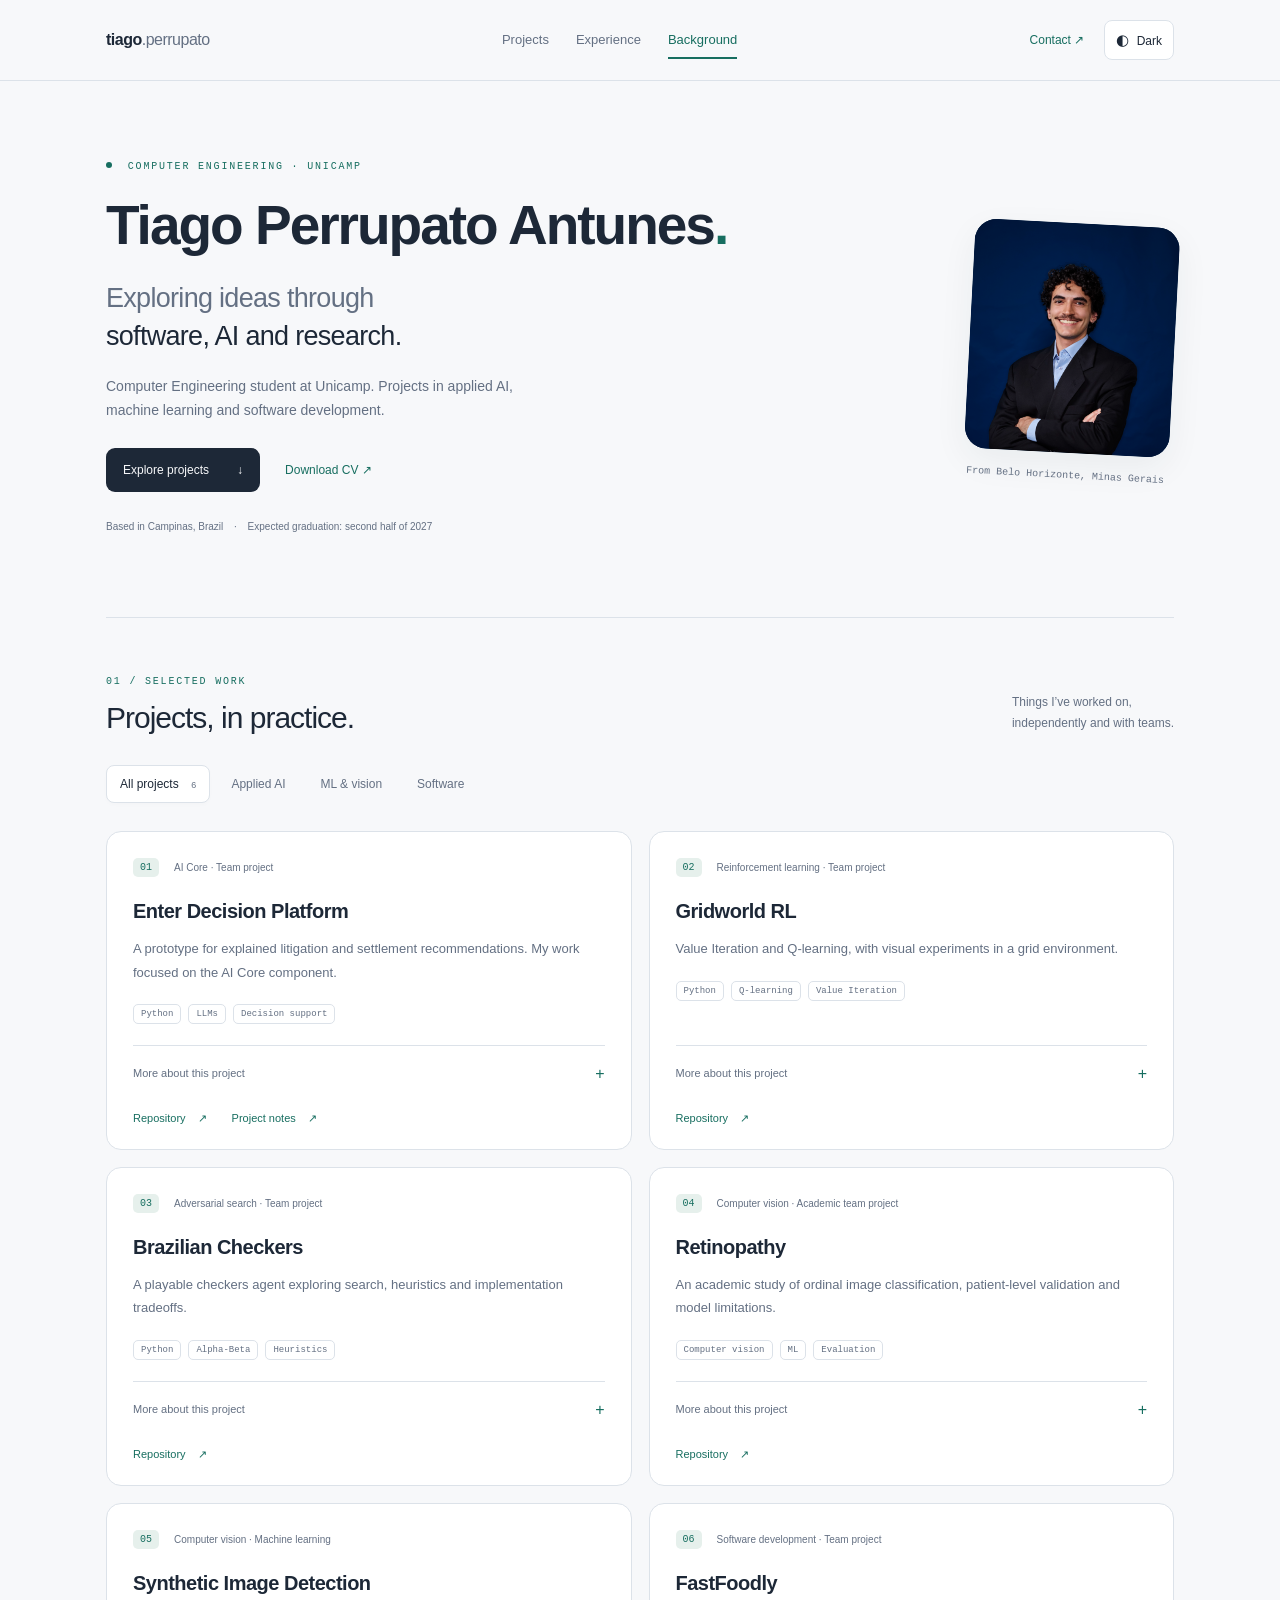
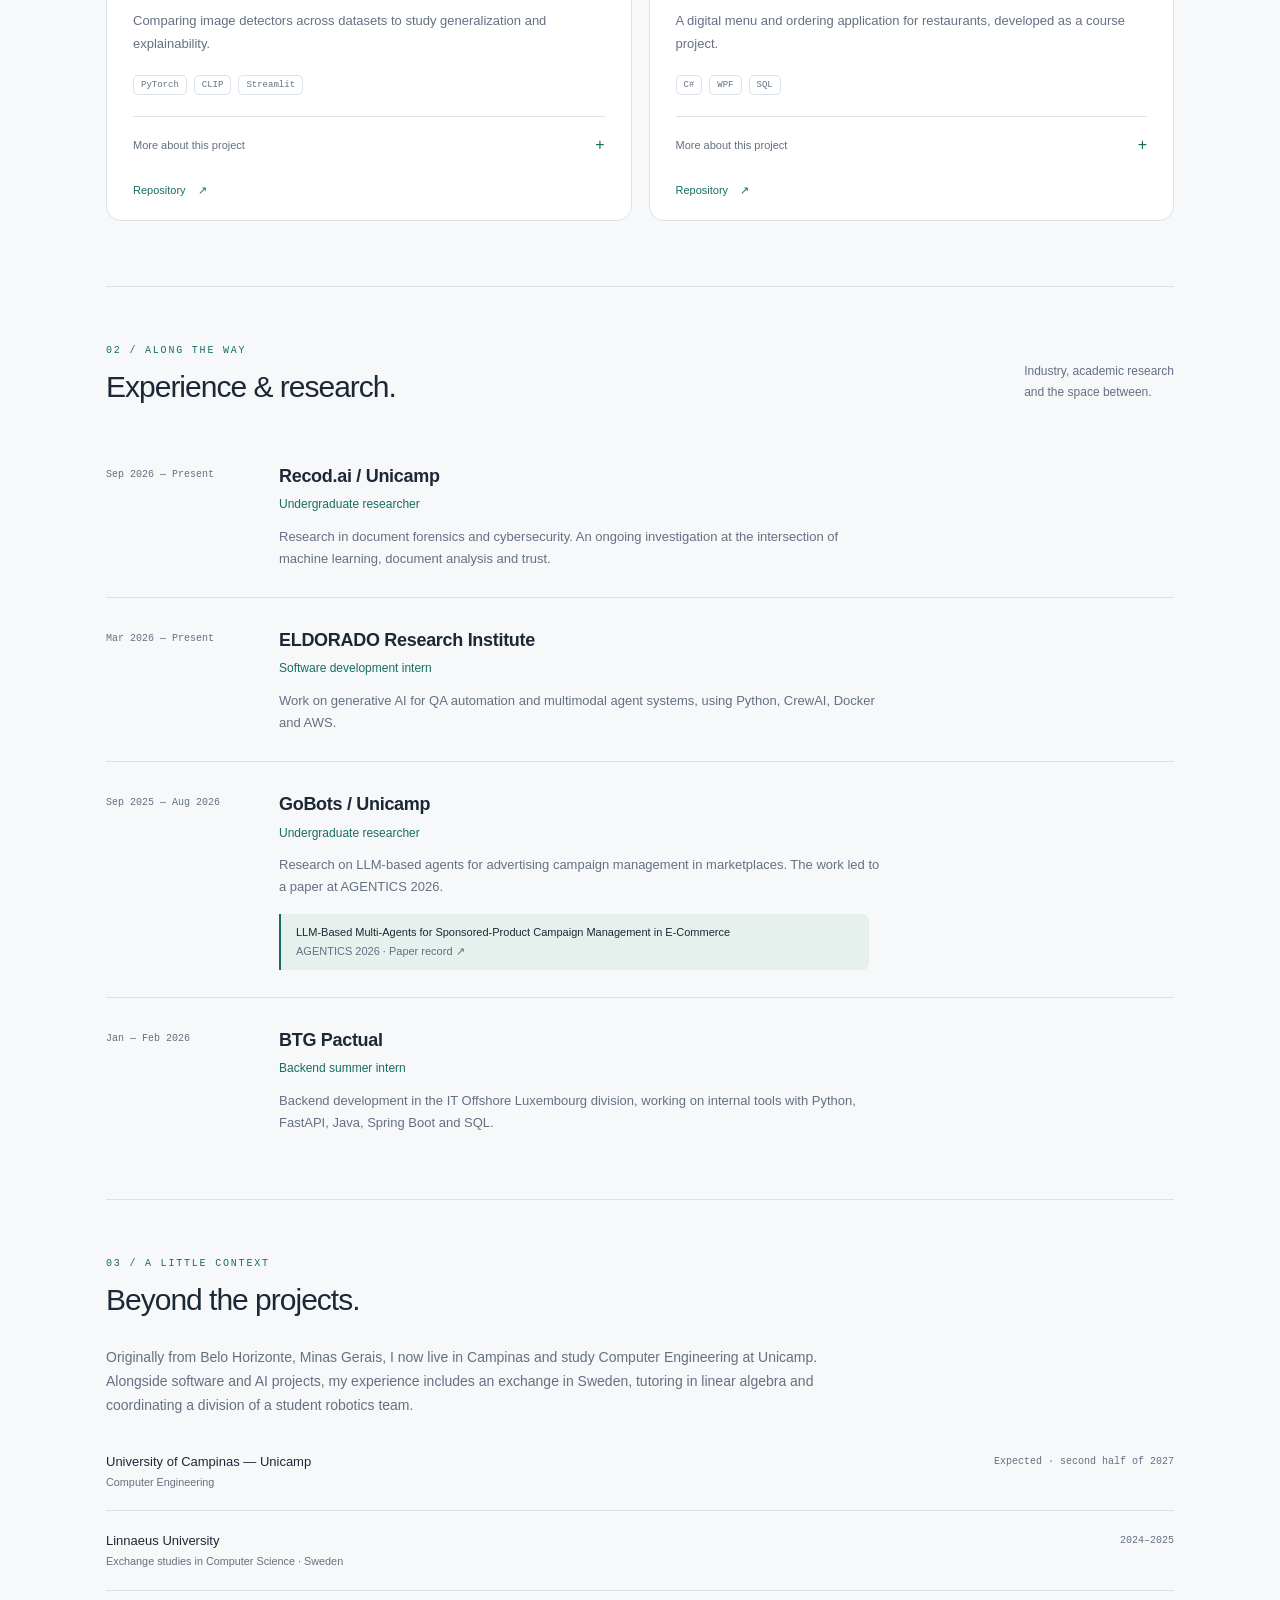
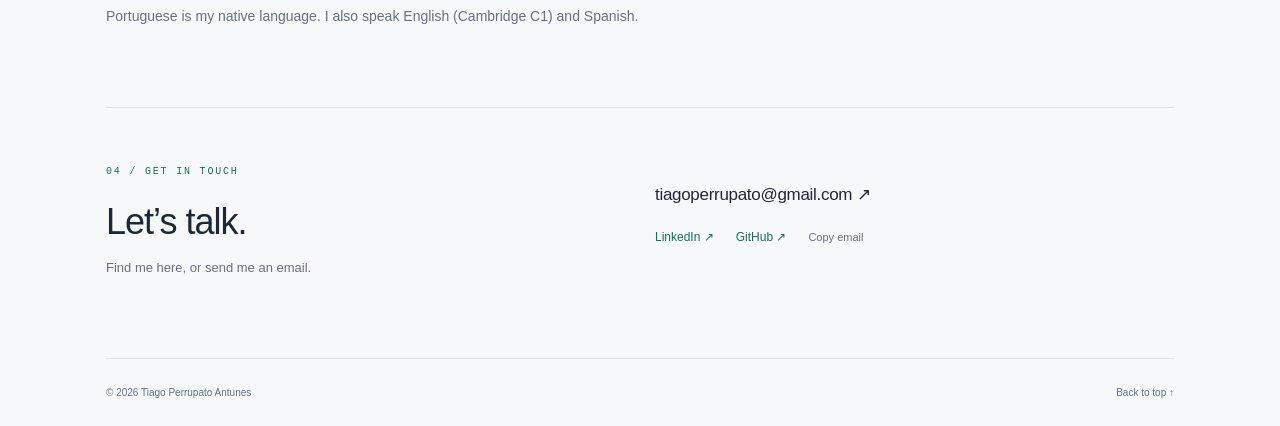
==== commit f4819ce1: "Use full name in portfolio title" ====
--- a/index.html
+++ b/index.html
@@ -1 +1 @@
-<!doctype html><html lang="en"><head><meta charset="utf-8"><meta name="viewport" content="width=device-width,initial-scale=1"><meta name="description" content="Computer Engineering student at Unicamp. Projects in applied AI, machine learning and software development."><meta name="theme-color" content="#101923"><title>Tiago Perrupato — Computer Engineering &amp; Applied AI</title><link rel="icon" href="data:image/svg+xml,%3Csvg xmlns='http://www.w3.org/2000/svg' viewBox='0 0 40 40'%3E%3Crect width='40' height='40' rx='6' fill='%2315262a'/%3E%3Ctext x='7' y='27' fill='%239ae8d0' font-family='monospace' font-size='20'%3ETP%3C/text%3E%3C/svg%3E"><script src="assets/theme.js?v=2.1"></script><link rel="stylesheet" href="assets/style.css?v=2.1"><link rel="canonical" href="https://tiagoperrupato.github.io/"><meta property="og:type" content="website"><meta property="og:title" content="Tiago Perrupato — Computer Engineering &amp; Applied AI"><meta property="og:description" content="Computer Engineering student at Unicamp. Projects in applied AI, machine learning and software development."><meta property="og:url" content="https://tiagoperrupato.github.io/"><meta property="og:image" content="https://tiagoperrupato.github.io/assets/portrait.jpg"><meta name="twitter:card" content="summary"><meta name="twitter:title" content="Tiago Perrupato — Computer Engineering &amp; Applied AI"><meta name="twitter:description" content="Computer Engineering student at Unicamp. Projects in applied AI, machine learning and software development."><meta name="twitter:image" content="https://tiagoperrupato.github.io/assets/portrait.jpg"></head><body><a class="skip" href="#main">Skip to content</a><header class="topbar"><div class="navwrap"><a class="wordmark" href="./">tiago<span>.perrupato</span></a><nav aria-label="Main navigation"><a href="#projects" data-nav="projects">Projects</a><a href="#experience" data-nav="experience">Experience</a><a href="#background" data-nav="background">Background</a></nav><div class="navtools"><a class="navcontact" href="#contact">Contact ↗</a><button class="theme-toggle" type="button" hidden aria-label="Switch to dark theme"><span aria-hidden="true">◐</span> <span data-theme-label>Dark</span></button></div></div></header><main id="main" class="container"><section class="intro" aria-labelledby="intro-title"><div><p class="eyebrow"><span class="dot"></span> COMPUTER ENGINEERING · UNICAMP</p><h1 id="intro-title">Tiago Perrupato<span class="period">.</span></h1><p class="introtext">Exploring ideas through<br><strong>software, AI and research.</strong></p><p class="introdescription">Computer Engineering student at Unicamp. Projects in applied AI, machine learning and software development.</p><div class="introactions"><a class="button" href="#projects">Explore projects <span aria-hidden="true">↓</span></a><a class="quietlink" href="assets/tiago-perrupato-resume.pdf" download>Download CV ↗</a></div><p class="location">Based in Campinas, Brazil <span>·</span> Expected graduation: second half of 2027</p></div><figure class="portraitframe"><img src="assets/portrait.jpg?v=linkedin" alt="Tiago Perrupato Antunes" width="800" height="800"><figcaption>From Belo Horizonte, Minas Gerais</figcaption></figure></section><section id="projects" class="section"><div class="sectionhead"><div><p class="eyebrow">01 / SELECTED WORK</p><h2>Projects, in practice.</h2></div><p>Things I’ve worked on,<br>independently and with teams.</p></div><div class="filters" hidden role="group" aria-label="Filter projects"><button type="button" data-filter="all" aria-pressed="true">All projects <span>6</span></button><button type="button" data-filter="applied" aria-pressed="false">Applied AI</button><button type="button" data-filter="vision" aria-pressed="false">ML & vision</button><button type="button" data-filter="software" aria-pressed="false">Software</button></div><p class="sr-only" id="filter-status" role="status" aria-live="polite"></p><div class="projectgrid"><article class="projectcard" data-category="applied"><div class="cardtop"><span class="projectindex">01</span><span class="cardcategory">AI Core · Team project</span></div><h3>Enter Decision Platform</h3><p>A prototype for explained litigation and settlement recommendations. My work focused on the AI Core component.</p><div class="chips"><span>Python</span><span>LLMs</span><span>Decision support</span></div><details><summary>More about this project <span aria-hidden="true">+</span></summary><p>Our team placed first at the Enter × Unicamp Hackathon. The prototype keeps a lawyer responsible for the final decision.</p></details><div class="cardlinks"><a href="https://github.com/AndreiQP/hackathon-unicamp-2026" aria-label="Enter Decision Platform: repository">Repository <span aria-hidden="true">↗</span></a><a href="projects/enter-unicamp-hackathon/">Project notes <span aria-hidden="true">↗</span></a></div></article><article class="projectcard" data-category="applied"><div class="cardtop"><span class="projectindex">02</span><span class="cardcategory">Reinforcement learning · Team project</span></div><h3>Gridworld RL</h3><p>Value Iteration and Q-learning, with visual experiments in a grid environment.</p><div class="chips"><span>Python</span><span>Q-learning</span><span>Value Iteration</span></div><details><summary>More about this project <span aria-hidden="true">+</span></summary><p>The project visualizes policies, trajectories and learning behavior. Experiments explore the relationship between planning and learning.</p></details><div class="cardlinks"><a href="https://github.com/tiagoperrupato/gridworld-rl" aria-label="Gridworld RL: repository">Repository <span aria-hidden="true">↗</span></a></div></article><article class="projectcard" data-category="applied"><div class="cardtop"><span class="projectindex">03</span><span class="cardcategory">Adversarial search · Team project</span></div><h3>Brazilian Checkers</h3><p>A playable checkers agent exploring search, heuristics and implementation tradeoffs.</p><div class="chips"><span>Python</span><span>Alpha-Beta</span><span>Heuristics</span></div><details><summary>More about this project <span aria-hidden="true">+</span></summary><p>The engine uses iterative deepening, move ordering and a transposition table. Documented experiments compare heuristic and search configurations.</p></details><div class="cardlinks"><a href="https://github.com/tiagoperrupato/mc906-project-brazilian-checkers" aria-label="Brazilian Checkers: repository">Repository <span aria-hidden="true">↗</span></a></div></article><article class="projectcard" data-category="vision"><div class="cardtop"><span class="projectindex">04</span><span class="cardcategory">Computer vision · Academic team project</span></div><h3>Retinopathy</h3><p>An academic study of ordinal image classification, patient-level validation and model limitations.</p><div class="chips"><span>Computer vision</span><span>ML</span><span>Evaluation</span></div><details><summary>More about this project <span aria-hidden="true">+</span></summary><p>The study compares classical ML, deep learning and self-supervised methods. Its documentation distinguishes available implementations from completed experiments; it was not a Kaggle competition submission.</p></details><div class="cardlinks"><a href="https://github.com/AndreiQP/mc906-kaggle-retinopathy" aria-label="Retinopathy: repository">Repository <span aria-hidden="true">↗</span></a></div></article><article class="projectcard" data-category="vision"><div class="cardtop"><span class="projectindex">05</span><span class="cardcategory">Computer vision · Machine learning</span></div><h3>Synthetic Image Detection</h3><p>Comparing image detectors across datasets to study generalization and explainability.</p><div class="chips"><span>PyTorch</span><span>CLIP</span><span>Streamlit</span></div><details><summary>More about this project <span aria-hidden="true">+</span></summary><p>An interactive application accompanies the model comparisons and explanations. This project documents practical work with computer vision and machine learning.</p></details><div class="cardlinks"><a href="https://github.com/tiagoperrupato/synthetic-image-detection" aria-label="Synthetic Image Detection: repository">Repository <span aria-hidden="true">↗</span></a></div></article><article class="projectcard" data-category="software"><div class="cardtop"><span class="projectindex">06</span><span class="cardcategory">Software development · Team project</span></div><h3>FastFoodly</h3><p>A digital menu and ordering application for restaurants, developed as a course project.</p><div class="chips"><span>C#</span><span>WPF</span><span>SQL</span></div><details><summary>More about this project <span aria-hidden="true">+</span></summary><p>The application supports browsing a menu, customizing items and managing an order. Source code and team credits are available in the original repository.</p></details><div class="cardlinks"><a href="https://github.com/FastFoodly/FastFoodly" aria-label="FastFoodly: repository">Repository <span aria-hidden="true">↗</span></a></div></article></div></section><section id="experience" class="section"><div class="sectionhead"><div><p class="eyebrow">02 / ALONG THE WAY</p><h2>Experience & research.</h2></div><p>Industry, academic research<br>and the space between.</p></div><article class="experience"><div class="date">Sep 2026 — Present</div><div><h3>Recod.ai / Unicamp</h3><div class="role">Undergraduate researcher</div><p>Research in document forensics and cybersecurity. An ongoing investigation at the intersection of machine learning, document analysis and trust.</p></div></article><article class="experience"><div class="date">Mar 2026 — Present</div><div><h3>ELDORADO Research Institute</h3><div class="role">Software development intern</div><p>Work on generative AI for QA automation and multimodal agent systems, using Python, CrewAI, Docker and AWS.</p></div></article><article class="experience"><div class="date">Sep 2025 — Aug 2026</div><div><h3>GoBots / Unicamp</h3><div class="role">Undergraduate researcher</div><p>Research on LLM-based agents for advertising campaign management in marketplaces. The work led to a paper at AGENTICS 2026.</p><a class="paper" href="https://www.insticc.org/node/TechnicalProgram/ijcci/2026/presentationDetails/153815">LLM-Based Multi-Agents for Sponsored-Product Campaign Management in E-Commerce<br><span class="muted">AGENTICS 2026 · Paper record ↗</span></a></div></article><article class="experience"><div class="date">Jan — Feb 2026</div><div><h3>BTG Pactual</h3><div class="role">Backend summer intern</div><p>Backend development in the IT Offshore Luxembourg division, working on internal tools with Python, FastAPI, Java, Spring Boot and SQL.</p></div></article></section><section id="background" class="section background"><div class="sectionhead"><div><p class="eyebrow">03 / A LITTLE CONTEXT</p><h2>Beyond the projects.</h2></div></div><p>Originally from Belo Horizonte, Minas Gerais, I now live in Campinas and study Computer Engineering at Unicamp. Alongside software and AI projects, my experience includes an exchange in Sweden, tutoring in linear algebra and coordinating a division of a student robotics team.</p><div class="edu"><div>University of Campinas — Unicamp<small>Computer Engineering</small></div><span>Expected · second half of 2027</span></div><div class="edu"><div>Linnaeus University<small>Exchange studies in Computer Science · Sweden</small></div><span>2024–2025</span></div><p>Portuguese is my native language. I also speak English (Cambridge C1) and Spanish.</p></section><section id="contact" class="contact section"><div><p class="eyebrow">04 / GET IN TOUCH</p><h2>Let’s talk.</h2><p>Find me here, or send me an email.</p></div><div class="contactright"><a class="email" href="mailto:tiagoperrupato@gmail.com">tiagoperrupato@gmail.com ↗</a><div class="contactactions"><a href="https://www.linkedin.com/in/tiago-perrupato-antunes/">LinkedIn ↗</a><a href="https://github.com/tiagoperrupato">GitHub ↗</a><button type="button" class="copy-email" hidden>Copy email</button></div><span class="copy-status" role="status" aria-live="polite"></span></div></section><footer class="footer"><span>© 2026 Tiago Perrupato Antunes</span><a href="#main">Back to top ↑</a></footer></main><script src="assets/site.js?v=2.1" defer></script></body></html>+<!doctype html><html lang="en"><head><meta charset="utf-8"><meta name="viewport" content="width=device-width,initial-scale=1"><meta name="description" content="Computer Engineering student at Unicamp. Projects in applied AI, machine learning and software development."><meta name="theme-color" content="#101923"><title>Tiago Perrupato Antunes — Computer Engineering &amp; Applied AI</title><link rel="icon" href="data:image/svg+xml,%3Csvg xmlns='http://www.w3.org/2000/svg' viewBox='0 0 40 40'%3E%3Crect width='40' height='40' rx='6' fill='%2315262a'/%3E%3Ctext x='7' y='27' fill='%239ae8d0' font-family='monospace' font-size='20'%3ETP%3C/text%3E%3C/svg%3E"><script src="assets/theme.js?v=2.1"></script><link rel="stylesheet" href="assets/style.css?v=2.1"><link rel="canonical" href="https://tiagoperrupato.github.io/"><meta property="og:type" content="website"><meta property="og:title" content="Tiago Perrupato Antunes — Computer Engineering &amp; Applied AI"><meta property="og:description" content="Computer Engineering student at Unicamp. Projects in applied AI, machine learning and software development."><meta property="og:url" content="https://tiagoperrupato.github.io/"><meta property="og:image" content="https://tiagoperrupato.github.io/assets/portrait.jpg"><meta name="twitter:card" content="summary"><meta name="twitter:title" content="Tiago Perrupato Antunes — Computer Engineering &amp; Applied AI"><meta name="twitter:description" content="Computer Engineering student at Unicamp. Projects in applied AI, machine learning and software development."><meta name="twitter:image" content="https://tiagoperrupato.github.io/assets/portrait.jpg"></head><body><a class="skip" href="#main">Skip to content</a><header class="topbar"><div class="navwrap"><a class="wordmark" href="./">tiago<span>.perrupato</span></a><nav aria-label="Main navigation"><a href="#projects" data-nav="projects">Projects</a><a href="#experience" data-nav="experience">Experience</a><a href="#background" data-nav="background">Background</a></nav><div class="navtools"><a class="navcontact" href="#contact">Contact ↗</a><button class="theme-toggle" type="button" hidden aria-label="Switch to dark theme"><span aria-hidden="true">◐</span> <span data-theme-label>Dark</span></button></div></div></header><main id="main" class="container"><section class="intro" aria-labelledby="intro-title"><div><p class="eyebrow"><span class="dot"></span> COMPUTER ENGINEERING · UNICAMP</p><h1 id="intro-title">Tiago Perrupato Antunes<span class="period">.</span></h1><p class="introtext">Exploring ideas through<br><strong>software, AI and research.</strong></p><p class="introdescription">Computer Engineering student at Unicamp. Projects in applied AI, machine learning and software development.</p><div class="introactions"><a class="button" href="#projects">Explore projects <span aria-hidden="true">↓</span></a><a class="quietlink" href="assets/tiago-perrupato-resume.pdf" download>Download CV ↗</a></div><p class="location">Based in Campinas, Brazil <span>·</span> Expected graduation: second half of 2027</p></div><figure class="portraitframe"><img src="assets/portrait.jpg?v=linkedin" alt="Tiago Perrupato Antunes" width="800" height="800"><figcaption>From Belo Horizonte, Minas Gerais</figcaption></figure></section><section id="projects" class="section"><div class="sectionhead"><div><p class="eyebrow">01 / SELECTED WORK</p><h2>Projects, in practice.</h2></div><p>Things I’ve worked on,<br>independently and with teams.</p></div><div class="filters" hidden role="group" aria-label="Filter projects"><button type="button" data-filter="all" aria-pressed="true">All projects <span>6</span></button><button type="button" data-filter="applied" aria-pressed="false">Applied AI</button><button type="button" data-filter="vision" aria-pressed="false">ML & vision</button><button type="button" data-filter="software" aria-pressed="false">Software</button></div><p class="sr-only" id="filter-status" role="status" aria-live="polite"></p><div class="projectgrid"><article class="projectcard" data-category="applied"><div class="cardtop"><span class="projectindex">01</span><span class="cardcategory">AI Core · Team project</span></div><h3>Enter Decision Platform</h3><p>A prototype for explained litigation and settlement recommendations. My work focused on the AI Core component.</p><div class="chips"><span>Python</span><span>LLMs</span><span>Decision support</span></div><details><summary>More about this project <span aria-hidden="true">+</span></summary><p>Our team placed first at the Enter × Unicamp Hackathon. The prototype keeps a lawyer responsible for the final decision.</p></details><div class="cardlinks"><a href="https://github.com/AndreiQP/hackathon-unicamp-2026" aria-label="Enter Decision Platform: repository">Repository <span aria-hidden="true">↗</span></a><a href="projects/enter-unicamp-hackathon/">Project notes <span aria-hidden="true">↗</span></a></div></article><article class="projectcard" data-category="applied"><div class="cardtop"><span class="projectindex">02</span><span class="cardcategory">Reinforcement learning · Team project</span></div><h3>Gridworld RL</h3><p>Value Iteration and Q-learning, with visual experiments in a grid environment.</p><div class="chips"><span>Python</span><span>Q-learning</span><span>Value Iteration</span></div><details><summary>More about this project <span aria-hidden="true">+</span></summary><p>The project visualizes policies, trajectories and learning behavior. Experiments explore the relationship between planning and learning.</p></details><div class="cardlinks"><a href="https://github.com/tiagoperrupato/gridworld-rl" aria-label="Gridworld RL: repository">Repository <span aria-hidden="true">↗</span></a></div></article><article class="projectcard" data-category="applied"><div class="cardtop"><span class="projectindex">03</span><span class="cardcategory">Adversarial search · Team project</span></div><h3>Brazilian Checkers</h3><p>A playable checkers agent exploring search, heuristics and implementation tradeoffs.</p><div class="chips"><span>Python</span><span>Alpha-Beta</span><span>Heuristics</span></div><details><summary>More about this project <span aria-hidden="true">+</span></summary><p>The engine uses iterative deepening, move ordering and a transposition table. Documented experiments compare heuristic and search configurations.</p></details><div class="cardlinks"><a href="https://github.com/tiagoperrupato/mc906-project-brazilian-checkers" aria-label="Brazilian Checkers: repository">Repository <span aria-hidden="true">↗</span></a></div></article><article class="projectcard" data-category="vision"><div class="cardtop"><span class="projectindex">04</span><span class="cardcategory">Computer vision · Academic team project</span></div><h3>Retinopathy</h3><p>An academic study of ordinal image classification, patient-level validation and model limitations.</p><div class="chips"><span>Computer vision</span><span>ML</span><span>Evaluation</span></div><details><summary>More about this project <span aria-hidden="true">+</span></summary><p>The study compares classical ML, deep learning and self-supervised methods. Its documentation distinguishes available implementations from completed experiments; it was not a Kaggle competition submission.</p></details><div class="cardlinks"><a href="https://github.com/AndreiQP/mc906-kaggle-retinopathy" aria-label="Retinopathy: repository">Repository <span aria-hidden="true">↗</span></a></div></article><article class="projectcard" data-category="vision"><div class="cardtop"><span class="projectindex">05</span><span class="cardcategory">Computer vision · Machine learning</span></div><h3>Synthetic Image Detection</h3><p>Comparing image detectors across datasets to study generalization and explainability.</p><div class="chips"><span>PyTorch</span><span>CLIP</span><span>Streamlit</span></div><details><summary>More about this project <span aria-hidden="true">+</span></summary><p>An interactive application accompanies the model comparisons and explanations. This project documents practical work with computer vision and machine learning.</p></details><div class="cardlinks"><a href="https://github.com/tiagoperrupato/synthetic-image-detection" aria-label="Synthetic Image Detection: repository">Repository <span aria-hidden="true">↗</span></a></div></article><article class="projectcard" data-category="software"><div class="cardtop"><span class="projectindex">06</span><span class="cardcategory">Software development · Team project</span></div><h3>FastFoodly</h3><p>A digital menu and ordering application for restaurants, developed as a course project.</p><div class="chips"><span>C#</span><span>WPF</span><span>SQL</span></div><details><summary>More about this project <span aria-hidden="true">+</span></summary><p>The application supports browsing a menu, customizing items and managing an order. Source code and team credits are available in the original repository.</p></details><div class="cardlinks"><a href="https://github.com/FastFoodly/FastFoodly" aria-label="FastFoodly: repository">Repository <span aria-hidden="true">↗</span></a></div></article></div></section><section id="experience" class="section"><div class="sectionhead"><div><p class="eyebrow">02 / ALONG THE WAY</p><h2>Experience & research.</h2></div><p>Industry, academic research<br>and the space between.</p></div><article class="experience"><div class="date">Sep 2026 — Present</div><div><h3>Recod.ai / Unicamp</h3><div class="role">Undergraduate researcher</div><p>Research in document forensics and cybersecurity. An ongoing investigation at the intersection of machine learning, document analysis and trust.</p></div></article><article class="experience"><div class="date">Mar 2026 — Present</div><div><h3>ELDORADO Research Institute</h3><div class="role">Software development intern</div><p>Work on generative AI for QA automation and multimodal agent systems, using Python, CrewAI, Docker and AWS.</p></div></article><article class="experience"><div class="date">Sep 2025 — Aug 2026</div><div><h3>GoBots / Unicamp</h3><div class="role">Undergraduate researcher</div><p>Research on LLM-based agents for advertising campaign management in marketplaces. The work led to a paper at AGENTICS 2026.</p><a class="paper" href="https://www.insticc.org/node/TechnicalProgram/ijcci/2026/presentationDetails/153815">LLM-Based Multi-Agents for Sponsored-Product Campaign Management in E-Commerce<br><span class="muted">AGENTICS 2026 · Paper record ↗</span></a></div></article><article class="experience"><div class="date">Jan — Feb 2026</div><div><h3>BTG Pactual</h3><div class="role">Backend summer intern</div><p>Backend development in the IT Offshore Luxembourg division, working on internal tools with Python, FastAPI, Java, Spring Boot and SQL.</p></div></article></section><section id="background" class="section background"><div class="sectionhead"><div><p class="eyebrow">03 / A LITTLE CONTEXT</p><h2>Beyond the projects.</h2></div></div><p>Originally from Belo Horizonte, Minas Gerais, I now live in Campinas and study Computer Engineering at Unicamp. Alongside software and AI projects, my experience includes an exchange in Sweden, tutoring in linear algebra and coordinating a division of a student robotics team.</p><div class="edu"><div>University of Campinas — Unicamp<small>Computer Engineering</small></div><span>Expected · second half of 2027</span></div><div class="edu"><div>Linnaeus University<small>Exchange studies in Computer Science · Sweden</small></div><span>2024–2025</span></div><p>Portuguese is my native language. I also speak English (Cambridge C1) and Spanish.</p></section><section id="contact" class="contact section"><div><p class="eyebrow">04 / GET IN TOUCH</p><h2>Let’s talk.</h2><p>Find me here, or send me an email.</p></div><div class="contactright"><a class="email" href="mailto:tiagoperrupato@gmail.com">tiagoperrupato@gmail.com ↗</a><div class="contactactions"><a href="https://www.linkedin.com/in/tiago-perrupato-antunes/">LinkedIn ↗</a><a href="https://github.com/tiagoperrupato">GitHub ↗</a><button type="button" class="copy-email" hidden>Copy email</button></div><span class="copy-status" role="status" aria-live="polite"></span></div></section><footer class="footer"><span>© 2026 Tiago Perrupato Antunes</span><a href="#main">Back to top ↑</a></footer></main><script src="assets/site.js?v=2.1" defer></script></body></html>
